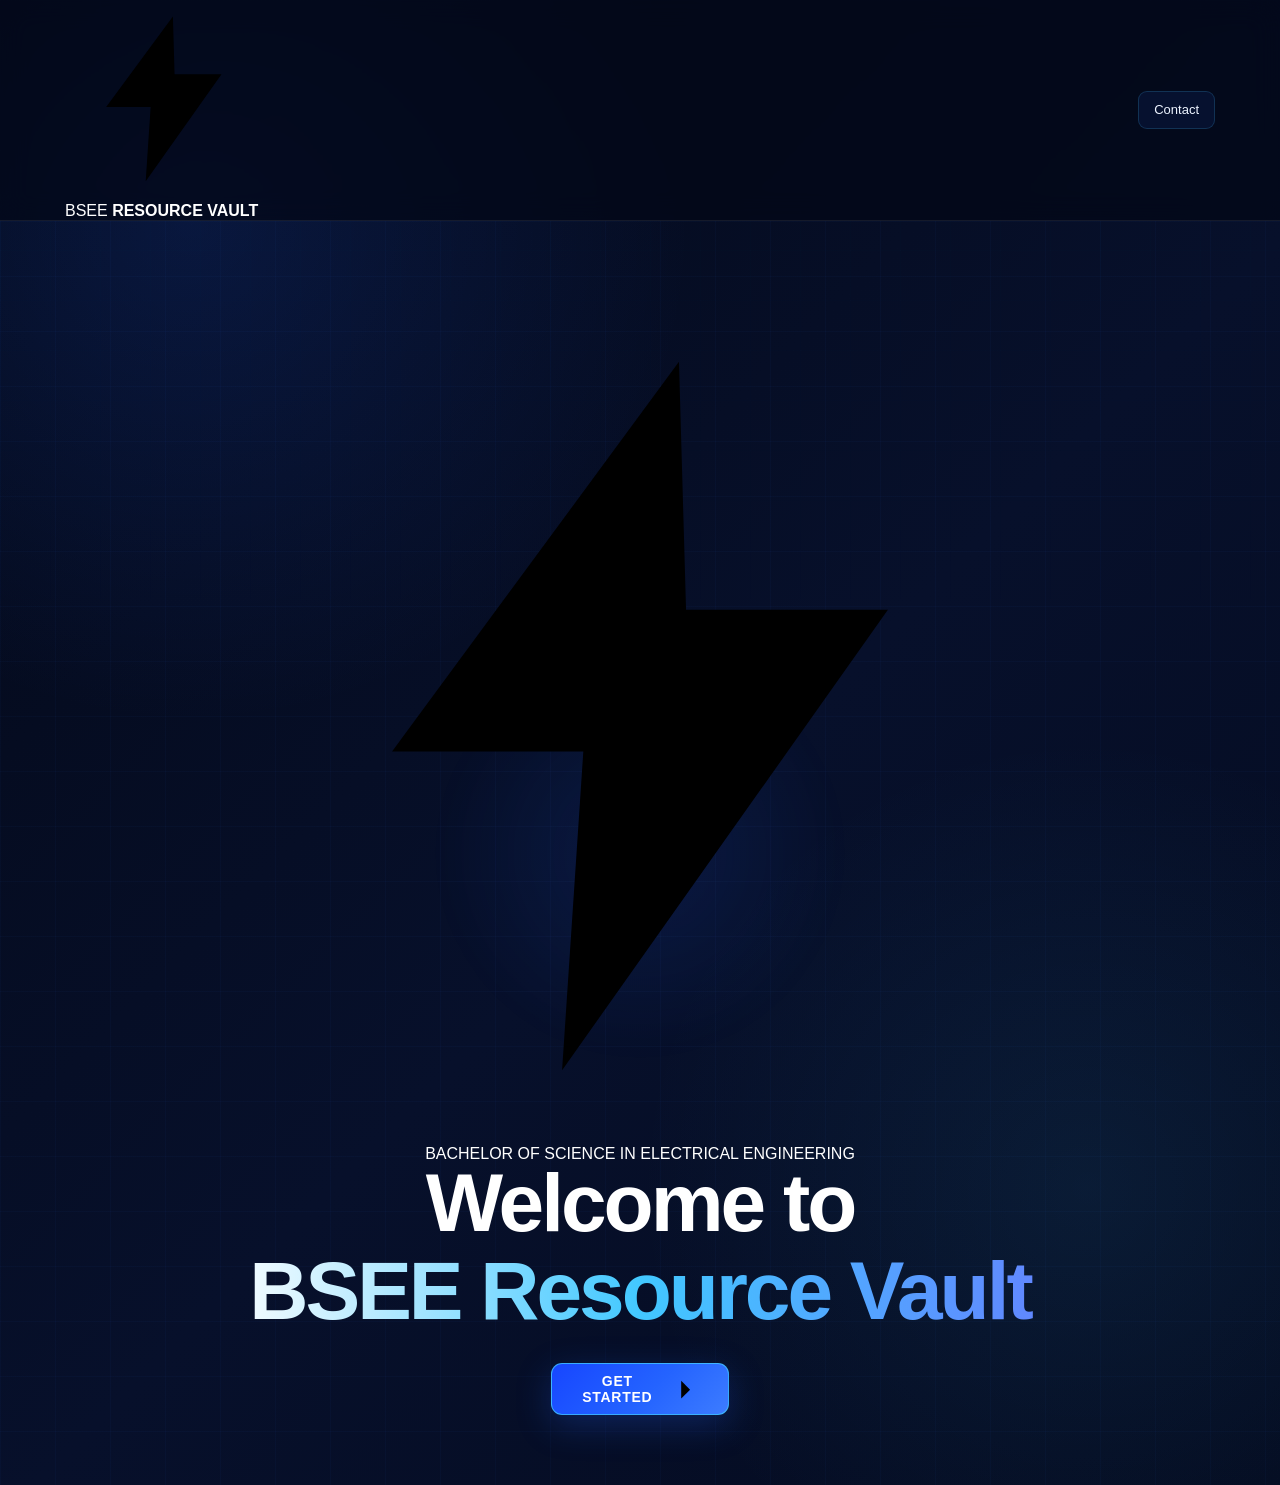
==== index.html @ 6a660dd5 "Update index.html" ====
<!DOCTYPE html>
<html lang="en">
<head>
    <meta charset="UTF-8">
    <meta name="viewport" content="width=device-width, initial-scale=1.0">

    <title>BSEE Resource Vault</title>

    <meta
        name="description"
        content="BSEE Resource Vault - Electrical Engineering Resource Hub"
    >

    <link rel="stylesheet" href="css/style.css">
</head>

<body class="landing-page">

    <!-- =========================
         HEADER
    ========================== -->
    <header class="site-header">
        <div class="container header-inner">

            <a href="index.html" class="brand">

                <span class="brand-icon">
                    <svg viewBox="0 0 24 24" aria-hidden="true">
                        <path d="M13.1 2 5 13h5.4L9.8 22 19 9h-5.7z"/>
                    </svg>
                </span>

                <span class="brand-text">
                    BSEE
                    <strong>RESOURCE VAULT</strong>
                </span>

            </a>

            <button
                class="contact-btn"
                type="button"
                data-contact-open
            >
                Contact
            </button>

        </div>
    </header>


    <!-- =========================
         HERO
    ========================== -->
    <main class="hero">

        <div class="hero-grid"></div>

        <div class="hero-orb hero-orb-one"></div>
        <div class="hero-orb hero-orb-two"></div>

        <div class="container hero-content">

            <div class="hero-logo">

                <svg viewBox="0 0 24 24" aria-hidden="true">
                    <path d="M13.1 2 5 13h5.4L9.8 22 19 9h-5.7z"/>
                </svg>

            </div>

            <div class="hero-kicker">
                BACHELOR OF SCIENCE IN ELECTRICAL ENGINEERING
            </div>

            <h1>
                Welcome to
                <span>BSEE Resource Vault</span>
            </h1>

            <a
                href="resources.html"
                class="primary-btn"
            >
                <span>GET STARTED</span>

                <svg viewBox="0 0 24 24" aria-hidden="true">
                    <path d="M5 12h14"/>
                    <path d="m13 6 6 6-6 6"/>
                </svg>
            </a>

        </div>

    </main>


    <!-- =========================
         CONTACT MODAL
    ========================== -->
    <div
        class="modal"
        id="contactModal"
        aria-hidden="true"
    >

        <div
            class="modal-overlay"
            data-contact-close
        ></div>

        <div
            class="modal-box"
            role="dialog"
            aria-modal="true"
            aria-labelledby="contactTitle"
        >

            <button
                class="modal-close"
                type="button"
                aria-label="Close contact window"
                data-contact-close
            >
                &times;
            </button>

            <div class="modal-heading-icon">

                <svg viewBox="0 0 24 24" aria-hidden="true">
                    <path d="M4 4h16v16H4z"/>
                    <path d="m4 6 8 6 8-6"/>
                </svg>

            </div>

            <h2 id="contactTitle">
                For Help Contact
            </h2>

            <div class="contact-list">

                <div class="contact-item">
                    <h3>Muhammad Uzair</h3>

                    <a href="mailto:muhduzair0179@gmail.com">
                        muhduzair0179@gmail.com
                    </a>
                </div>

                <div class="contact-item">
                    <h3>Asad Javed</h3>

                    <a href="mailto:javedasad002@gmail.com">
                        javedasad002@gmail.com
                    </a>
                </div>

                <div class="contact-item">
                    <h3>Aqsa Noor</h3>

                    <a href="mailto:aqsa36noor36@gmail.com">
                        aqsa36noor36@gmail.com
                    </a>
                </div>

            </div>

        </div>

    </div>


    <script src="js/main.js"></script>

</body>
</html>
---- css/style.css ----
/* =========================================================
   BSEE RESOURCE VAULT
   PREMIUM ULTRAMARINE UI
   ========================================================= */

:root {
    --bg: #030817;
    --bg-2: #07102b;
    --card: #09163a;
    --card-hover: #0d1d4b;

    --blue: #2463ff;
    --blue-bright: #3d7cff;
    --cyan: #42c8ff;
    --violet: #647cff;

    --white: #ffffff;
    --text: #edf4ff;
    --muted: #91a4c9;

    --border: rgba(66, 200, 255, 0.22);
    --border-hover: rgba(66, 200, 255, 0.75);

    --shadow: 0 18px 50px rgba(0, 0, 0, 0.32);

    --radius: 18px;
    --transition: 0.28s cubic-bezier(.2,.7,.2,1);
}


/* =========================================================
   RESET
   ========================================================= */

* {
    margin: 0;
    padding: 0;
    box-sizing: border-box;
}

html {
    scroll-behavior: smooth;
}

body {
    min-height: 100vh;

    font-family:
        Inter,
        Arial,
        Helvetica,
        sans-serif;

    color: var(--white);

    background:
        radial-gradient(
            circle at 15% 15%,
            rgba(36, 99, 255, 0.15),
            transparent 30%
        ),
        radial-gradient(
            circle at 85% 80%,
            rgba(66, 200, 255, 0.08),
            transparent 28%
        ),
        linear-gradient(
            135deg,
            #030817,
            #07102b 55%,
            #040b20
        );

    overflow-x: hidden;
}

body.modal-open {
    overflow: hidden;
}

a {
    text-decoration: none;
    color: inherit;
}

button {
    font: inherit;
}


/* =========================================================
   TECHNICAL BACKGROUND
   ========================================================= */

body::before {
    content: "";

    position: fixed;

    inset: 0;

    pointer-events: none;

    opacity: 0.4;

    background-image:
        linear-gradient(
            rgba(66, 200, 255, 0.035) 1px,
            transparent 1px
        ),
        linear-gradient(
            90deg,
            rgba(66, 200, 255, 0.035) 1px,
            transparent 1px
        );

    background-size: 50px 50px;

    mask-image:
        linear-gradient(
            to bottom,
            black,
            transparent 92%
        );
}


/* =========================================================
   CONTAINER
   ========================================================= */

.container {
    width: min(1150px, 92%);
    margin: 0 auto;
}


/* =========================================================
   HEADER
   ========================================================= */

.site-header {
    position: relative;
    z-index: 50;

    border-bottom:
        1px solid
        rgba(255,255,255,0.07);

    background:
        rgba(3, 8, 23, 0.72);

    backdrop-filter: blur(14px);
}

.header-inner {
    min-height: 76px;

    display: flex;
    align-items: center;
    justify-content: space-between;

    gap: 20px;
}


/* =========================================================
   LOGO
   ========================================================= */

.logo {
    display: inline-flex;

    align-items: center;

    gap: 11px;

    font-size: 15px;

    font-weight: 900;

    letter-spacing: 1px;

    white-space: nowrap;
}

.logo-icon {
    width: 36px;
    height: 36px;

    display: flex;

    align-items: center;
    justify-content: center;

    color: var(--cyan);

    border:
        1px solid
        rgba(66, 200, 255, 0.42);

    border-radius: 10px;

    background:
        linear-gradient(
            145deg,
            rgba(36, 99, 255, 0.28),
            rgba(66, 200, 255, 0.08)
        );

    box-shadow:
        0 0 24px
        rgba(36, 99, 255, 0.18);
}

.logo-icon svg {
    width: 21px;
    height: 21px;

    fill: currentColor;
}

.logo-text span {
    color: var(--cyan);
}


/* =========================================================
   NAVIGATION
   ========================================================= */

.header-nav {
    display: flex;

    align-items: center;

    gap: 8px;
}

.nav-link,
.contact-btn {
    min-height: 38px;

    display: inline-flex;

    align-items: center;
    justify-content: center;

    padding: 0 15px;

    color: var(--text);

    border:
        1px solid
        rgba(66, 200, 255, 0.18);

    background:
        rgba(9, 22, 58, 0.7);

    border-radius: 9px;

    font-size: 13px;

    cursor: pointer;

    transition: var(--transition);
}

.nav-link:hover,
.contact-btn:hover {
    color: white;

    border-color: var(--border-hover);

    background:
        rgba(36, 99, 255, 0.23);

    transform: translateY(-1px);
}

.nav-button {
    border: 1px solid rgba(66, 200, 255, 0.18);
}


/* =========================================================
   HERO
   ========================================================= */

.hero {
    position: relative;

    min-height:
        calc(100vh - 76px);

    display: flex;

    align-items: center;
    justify-content: center;

    text-align: center;

    overflow: hidden;
}

.hero-grid {
    position: absolute;

    inset: 0;

    background-image:
        linear-gradient(
            rgba(61, 124, 255, 0.035) 1px,
            transparent 1px
        ),
        linear-gradient(
            90deg,
            rgba(61, 124, 255, 0.035) 1px,
            transparent 1px
        );

    background-size: 55px 55px;
}

.hero::before {
    content: "";

    position: absolute;

    width: 420px;
    height: 420px;

    left: 50%;
    top: 50%;

    transform:
        translate(-50%, -50%);

    border-radius: 50%;

    background:
        radial-gradient(
            circle,
            rgba(36, 99, 255, 0.12),
            transparent 68%
        );

    filter: blur(12px);
}

.hero-content {
    position: relative;

    z-index: 2;

    max-width: 850px;

    padding: 70px 0;
}


/* =========================================================
   HERO BRAND MARK
   ========================================================= */

.hero-mark {
    width: 74px;
    height: 74px;

    margin:
        0 auto 24px;

    display: flex;

    align-items: center;
    justify-content: center;

    color: var(--cyan);

    border:
        1px solid
        rgba(66, 200, 255, 0.50);

    border-radius: 20px;

    background:
        linear-gradient(
            145deg,
            rgba(36, 99, 255, 0.28),
            rgba(13, 29, 75, 0.85)
        );

    box-shadow:
        0 0 55px
        rgba(36, 99, 255, 0.18);
}

.hero-mark svg {
    width: 41px;
    height: 41px;

    fill: currentColor;
}


/* =========================================================
   HERO TITLE
   ========================================================= */

.hero h1 {
    margin-bottom: 32px;

    font-size:
        clamp(44px, 8vw, 82px);

    line-height: 0.98;

    letter-spacing: -3px;

    font-weight: 900;
}

.hero h1 span {
    display: block;

    margin-top: 8px;

    color: transparent;

    background:
        linear-gradient(
            90deg,
            #ffffff,
            #42c8ff,
            #6383ff
        );

    background-clip: text;
    -webkit-background-clip: text;
}


/* =========================================================
   HERO BUTTON
   ========================================================= */

.primary-btn {
    position: relative;

    display: inline-flex;

    align-items: center;
    justify-content: center;

    gap: 10px;

    min-height: 52px;

    padding: 0 30px;

    overflow: hidden;

    border:
        1px solid
        rgba(66, 200, 255, 0.75);

    border-radius: 11px;

    background:
        linear-gradient(
            135deg,
            #1746ff,
            #2463ff 55%,
            #3d7cff
        );

    font-size: 14px;

    font-weight: 900;

    letter-spacing: 0.7px;

    box-shadow:
        0 10px 35px
        rgba(36, 99, 255, 0.25);

    transition: var(--transition);
}

.primary-btn::after {
    content: "";

    position: absolute;

    top: 0;
    left: -100%;

    width: 70%;
    height: 100%;

    background:
        linear-gradient(
            90deg,
            transparent,
            rgba(255,255,255,0.18),
            transparent
        );

    transform: skewX(-20deg);

    transition: 0.7s ease;
}

.primary-btn:hover::after {
    left: 140%;
}

.primary-btn:hover {
    transform: translateY(-3px);

    box-shadow:
        0 16px 45px
        rgba(36, 99, 255, 0.34);
}


/* =========================================================
   INTERNAL PAGE
   ========================================================= */

.page-main {
    padding:
        75px 0 90px;
}

.page-heading {
    text-align: center;

    margin-bottom: 50px;
}

.page-heading h1 {
    font-size:
        clamp(38px, 6vw, 55px);

    line-height: 1;

    letter-spacing: -2px;

    font-weight: 900;
}


/* =========================================================
   RESOURCE GRID
   ========================================================= */

.resource-grid {
    display: grid;

    grid-template-columns:
        repeat(4, minmax(0, 1fr));

    gap: 18px;
}


/* =========================================================
   RESOURCE CARD
   ========================================================= */

.resource-card {
    position: relative;

    min-height: 310px;

    display: flex;

    flex-direction: column;

    justify-content: space-between;

    padding: 27px;

    overflow: hidden;

    background:
        linear-gradient(
            145deg,
            rgba(13, 29, 75, 0.92),
            rgba(7, 16, 43, 0.96)
        );

    border:
        1px solid
        var(--border);

    border-radius:
        var(--radius);

    box-shadow:
        0 8px 25px
        rgba(0,0,0,0.18);

    transition: var(--transition);
}

.resource-card::before {
    content: "";

    position: absolute;

    inset: 0;

    background:
        linear-gradient(
            120deg,
            transparent 20%,
            rgba(66, 200, 255, 0.08),
            transparent 80%
        );

    transform:
        translateX(-110%);

    transition: 0.7s ease;

    pointer-events: none;
}

.resource-card:hover::before {
    transform:
        translateX(110%);
}

.resource-card:hover {
    transform:
        translateY(-6px);

    border-color:
        var(--border-hover);

    background:
        linear-gradient(
            145deg,
            rgba(13, 29, 75, 1),
            rgba(8, 22, 56, 1)
        );

    box-shadow:
        0 20px 55px
        rgba(20, 77, 210, 0.18);
}


/* =========================================================
   CARD ICON
   ========================================================= */

.card-icon {
    width: 58px;
    height: 58px;

    display: flex;

    align-items: center;
    justify-content: center;

    margin-bottom: 26px;

    color: var(--cyan);

    border:
        1px solid
        rgba(66, 200, 255, 0.30);

    border-radius: 15px;

    background:
        linear-gradient(
            145deg,
            rgba(36, 99, 255, 0.22),
            rgba(66, 200, 255, 0.06)
        );

    box-shadow:
        inset 0 0 20px
        rgba(36,99,255,0.08);

    transition: var(--transition);
}

.card-icon svg {
    width: 28px;
    height: 28px;

    fill: none;

    stroke:
        currentColor;

    stroke-width: 1.7;

    stroke-linecap:
        round;

    stroke-linejoin:
        round;
}

.resource-card:hover .card-icon {
    transform:
        scale(1.07);

    color: white;

    background:
        linear-gradient(
            145deg,
            rgba(36, 99, 255, 0.42),
            rgba(66, 200, 255, 0.10)
        );

    box-shadow:
        0 0 28px
        rgba(66, 200, 255, 0.10);
}


/* =========================================================
   CARD TITLE
   ========================================================= */

.resource-card h2 {
    max-width: 250px;

    font-size: 21px;

    line-height: 1.18;

    font-weight: 850;

    letter-spacing: -0.4px;
}


/* =========================================================
   CARD ACTION
   ========================================================= */

.card-action {
    position: relative;

    display: inline-flex;

    align-items: center;

    width: fit-content;

    color:
        var(--cyan);

    font-size: 12px;

    font-weight: 900;

    letter-spacing: 1px;
}


/* =========================================================
   SEMESTER GRID
   ========================================================= */

.semester-grid {
    display: grid;

    grid-template-columns:
        repeat(4, minmax(0, 1fr));

    gap: 18px;
}


/* =========================================================
   SEMESTER CARD
   ========================================================= */

.semester-card {
    position: relative;

    min-height: 210px;

    display: flex;

    flex-direction: column;

    align-items: center;

    justify-content: center;

    text-align: center;

    padding: 25px;

    border-radius: var(--radius);

    overflow: hidden;

    transition: var(--transition);
}


/* AVAILABLE */

.semester-card.unlocked {
    background:
        linear-gradient(
            145deg,
            #0b1c4d,
            #071330
        );

    border:
        1px solid
        rgba(61, 124, 255, 0.50);

    box-shadow:
        inset 0 0 30px
        rgba(36,99,255,0.04);
}

.semester-card.unlocked::after {
    content: "";

    position: absolute;

    width: 140px;
    height: 140px;

    right: -70px;
    top: -70px;

    border-radius: 50%;

    background:
        rgba(66, 200, 255, 0.07);
}

.semester-card.unlocked:hover {
    transform:
        translateY(-6px)
        scale(1.01);

    border-color:
        var(--cyan);

    box-shadow:
        0 18px 48px
        rgba(36, 99, 255, 0.20);
}


/* LOCKED */

.semester-card.locked {
    background:
        linear-gradient(
            145deg,
            #101a32,
            #0b1225
        );

    border:
        1px solid
        rgba(120, 140, 180, 0.15);

    color:
        #6d7994;

    opacity: 0.78;

    cursor:
        not-allowed;
}


/* =========================================================
   SEMESTER ICON
   ========================================================= */

.status-icon {
    width: 48px;
    height: 48px;

    margin-bottom: 14px;

    display: flex;

    align-items: center;
    justify-content: center;

    color:
        var(--cyan);

    border-radius: 13px;

    background:
        rgba(36,99,255,0.10);

    border:
        1px solid
        rgba(66,200,255,0.16);
}

.status-icon svg {
    width: 25px;
    height: 25px;

    fill: none;

    stroke:
        currentColor;

    stroke-width: 1.7;

    stroke-linecap:
        round;

    stroke-linejoin:
        round;
}

.locked .status-icon {
    color: #66728c;

    background:
        rgba(90,105,135,0.06);

    border-color:
        rgba(120,140,180,0.12);
}


/* =========================================================
   SEMESTER NUMBER
   ========================================================= */

.semester-number {
    font-size: 33px;

    font-weight: 900;

    letter-spacing: -1px;
}

.semester-card h2 {
    margin-top: 2px;

    font-size: 16px;

    font-weight: 800;
}


/* =========================================================
   STATUS
   ========================================================= */

.status {
    margin-top: 10px;

    font-size: 10px;

    font-weight: 900;

    letter-spacing: 1.5px;
}

.available {
    color:
        var(--cyan);
}

.locked-status {
    color:
        #727f99;
}

.coming-soon {
    margin-top: 5px;

    font-size: 11px;

    color:
        #56627b;
}


/* =========================================================
   SENIOR BATCH GRID
   ========================================================= */

.batch-grid {
    display: grid;

    grid-template-columns:
        repeat(4, minmax(0, 1fr));

    gap: 18px;
}


/* =========================================================
   SENIOR BATCH CARD
   ========================================================= */

.batch-card {
    position: relative;

    min-height: 245px;

    display: flex;

    flex-direction: column;

    align-items: center;

    justify-content: center;

    text-align: center;

    padding: 28px;

    overflow: hidden;

    border-radius:
        var(--radius);

    background:
        linear-gradient(
            145deg,
            #0b1c4d,
            #071330
        );

    border:
        1px solid
        var(--border);

    transition: var(--transition);
}

.batch-card::before {
    content: "";

    position: absolute;

    left: -120%;

    top: 0;

    width: 80%;

    height: 100%;

    transform: skewX(-20deg);

    background:
        linear-gradient(
            90deg,
            transparent,
            rgba(66,200,255,0.07),
            transparent
        );

    transition:
        0.7s ease;
}

.batch-card:hover::before {
    left: 130%;
}

.batch-card:hover {
    transform:
        translateY(-6px);

    border-color:
        var(--cyan);

    box-shadow:
        0 20px 50px
        rgba(36,99,255,0.20);
}


/* =========================================================
   BATCH ICON
   ========================================================= */

.batch-icon {
    width: 62px;
    height: 62px;

    margin-bottom: 20px;

    display: flex;

    align-items: center;
    justify-content: center;

    color:
        var(--cyan);

    border-radius:
        16px;

    border:
        1px solid
        rgba(66,200,255,0.26);

    background:
        rgba(36,99,255,0.13);

    transition: var(--transition);
}

.batch-icon svg {
    width: 30px;
    height: 30px;

    fill: none;

    stroke:
        currentColor;

    stroke-width: 1.7;

    stroke-linecap:
        round;

    stroke-linejoin:
        round;
}

.batch-card:hover .batch-icon {
    transform:
        scale(1.08);

    color:
        white;
}


/* =========================================================
   BATCH TEXT
   ========================================================= */

.batch-card h2 {
    margin-bottom: 14px;

    font-size: 22px;

    font-weight: 850;
}

.batch-card > span {
    color:
        var(--cyan);

    font-size: 12px;

    font-weight: 900;

    letter-spacing: 1px;
}


/* =========================================================
   CONTACT MODAL
   ========================================================= */

.modal {
    position: fixed;

    inset: 0;

    z-index: 999;

    display: none;

    align-items: center;
    justify-content: center;

    padding: 20px;
}

.modal.show {
    display: flex;
}

.modal-overlay {
    position: absolute;

    inset: 0;

    background:
        rgba(0, 4, 16, 0.82);

    backdrop-filter:
        blur(7px);
}

.modal-box {
    position: relative;

    z-index: 2;

    width:
        min(470px, 100%);

    padding: 34px;

    border:
        1px solid
        rgba(66,200,255,0.35);

    border-radius:
        20px;

    background:
        linear-gradient(
            145deg,
            #0b1b45,
            #071229
        );

    box-shadow:
        0 30px 90px
        rgba(0,0,0,0.55);
}

.modal-box h2 {
    margin-bottom: 24px;

    text-align: center;

    font-size: 21px;
}

.modal-close {
    position: absolute;

    top: 12px;
    right: 13px;

    width: 34px;
    height: 34px;

    display: flex;

    align-items: center;
    justify-content: center;

    border: none;

    background:
        transparent;

    color:
        white;

    border-radius: 8px;

    font-size: 25px;

    cursor: pointer;

    transition:
        var(--transition);
}

.modal-close:hover {
    background:
        rgba(255,255,255,0.08);

    color:
        var(--cyan);
}

.contact-item {
    padding: 18px 0;

    text-align: center;

    border-top:
        1px solid
        rgba(255,255,255,0.07);
}

.contact-item:first-child {
    border-top: none;
}

.contact-item h3 {
    margin-bottom: 6px;

    font-size: 15px;
}

.contact-item a {
    color:
        #5faeff;

    font-size: 13px;

    transition:
        var(--transition);
}

.contact-item a:hover {
    color:
        var(--cyan);
}


/* =========================================================
   FOCUS
   ========================================================= */

a:focus-visible,
button:focus-visible {
    outline:
        2px solid
        var(--cyan);

    outline-offset: 3px;
}


/* =========================================================
   TABLET
   ========================================================= */

@media (max-width: 980px) {

    .resource-grid,
    .semester-grid,
    .batch-grid {
        grid-template-columns:
            repeat(2, minmax(0, 1fr));
    }

}


/* =========================================================
   MOBILE
   ========================================================= */

@media (max-width: 620px) {

    .container {
        width: 92%;
    }

    .header-inner {
        min-height: 66px;
    }

    .logo {
        font-size: 12px;
        letter-spacing: 0.7px;
    }

    .logo-icon {
        width: 32px;
        height: 32px;
    }

    .header-nav {
        gap: 4px;
    }

    .nav-link,
    .contact-btn {
        min-height: 34px;

        padding: 0 9px;

        font-size: 11px;
    }

    .hero {
        min-height:
            calc(100vh - 66px);
    }

    .hero-content {
        padding: 50px 0;
    }

    .hero-mark {
        width: 64px;
        height: 64px;
    }

    .hero h1 {
        font-size:
            clamp(40px, 12vw, 58px);

        letter-spacing:
            -2px;
    }

    .page-main {
        padding:
            52px 0 65px;
    }

    .page-heading {
        margin-bottom: 34px;
    }

    .page-heading h1 {
        font-size: 37px;
    }

    .resource-grid,
    .semester-grid,
    .batch-grid {
        grid-template-columns: 1fr;

        gap: 14px;
    }

    .resource-card {
        min-height: 230px;
    }

    .semester-card {
        min-height: 190px;
    }

    .batch-card {
        min-height: 215px;
    }

    .modal-box {
        padding: 30px 20px;
    }

}


/* =========================================================
   REDUCED MOTION
   ========================================================= */

@media (prefers-reduced-motion: reduce) {

    *,
    *::before,
    *::after {
        animation: none !important;
        transition: none !important;
        scroll-behavior: auto !important;
    }

}
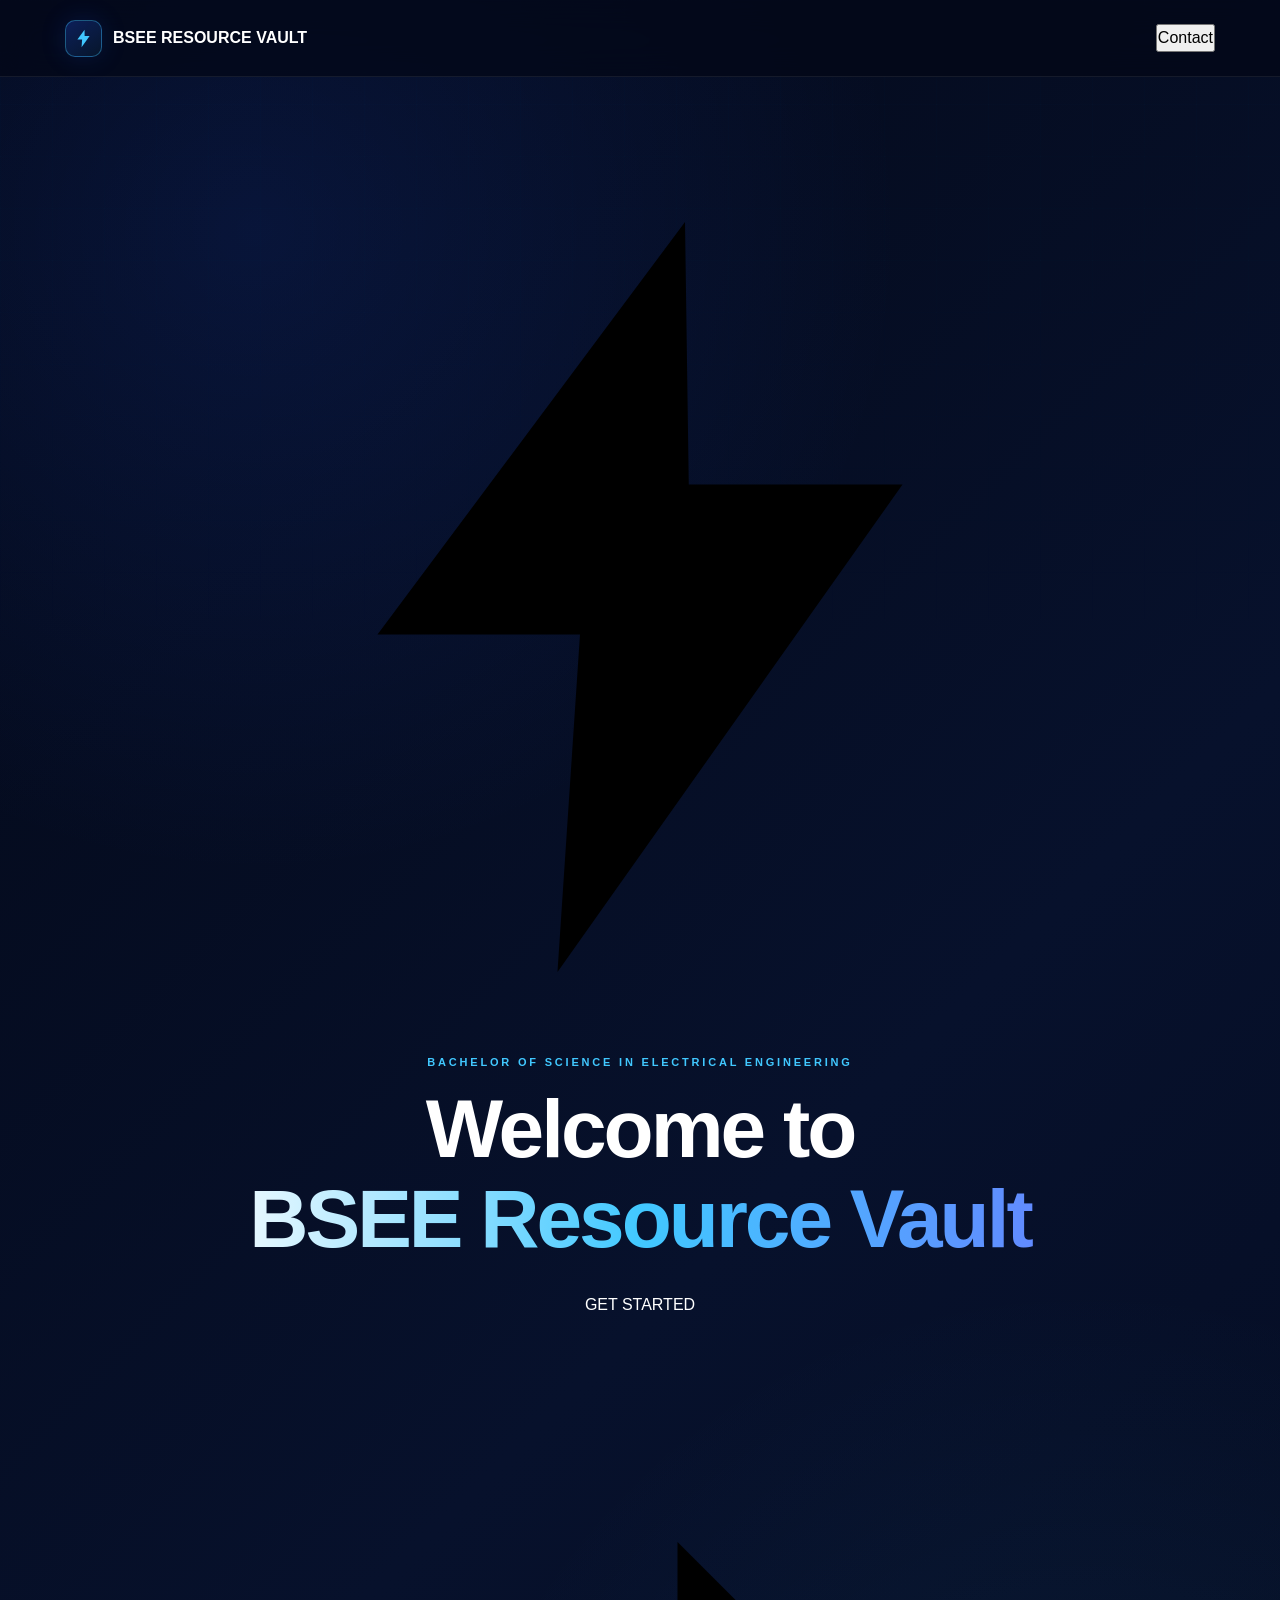
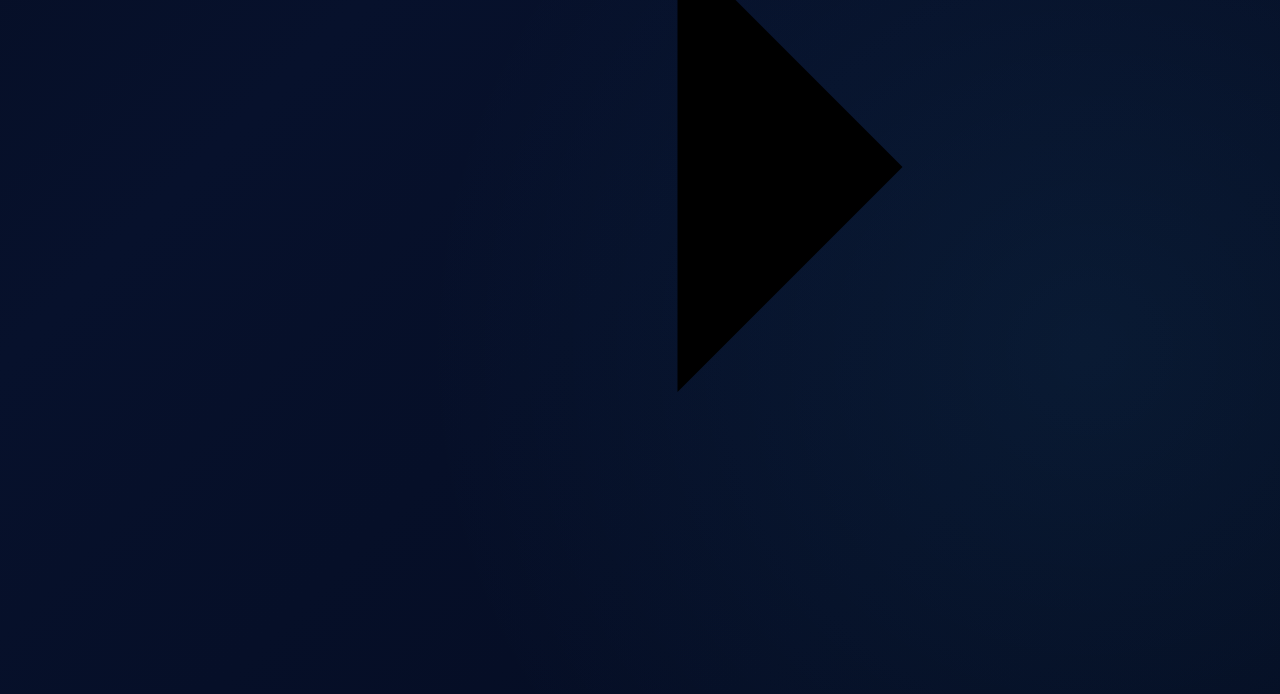
==== commit faf53ee2: "Update index.html" ====
--- a/index.html
+++ b/index.html
@@ -8,37 +8,40 @@
 
     <meta
         name="description"
-        content="BSEE Resource Vault - Electrical Engineering Resource Hub"
+        content="BSEE Resource Vault - Electrical Engineering resources"
     >
 
     <link rel="stylesheet" href="css/style.css">
 </head>
 
-<body class="landing-page">
+<body>
 
     <!-- =========================
          HEADER
     ========================== -->
+
     <header class="site-header">
+
         <div class="container header-inner">
 
             <a href="index.html" class="brand">
 
                 <span class="brand-icon">
                     <svg viewBox="0 0 24 24" aria-hidden="true">
-                        <path d="M13.1 2 5 13h5.4L9.8 22 19 9h-5.7z"/>
+                        <path d="M13.2 2 5 13h5.4L9.8 22 19 9h-5.7z"/>
                     </svg>
                 </span>
 
-                <span class="brand-text">
+                <span class="brand-name">
                     BSEE
-                    <strong>RESOURCE VAULT</strong>
+                    <span>RESOURCE VAULT</span>
                 </span>
 
             </a>
 
+
             <button
-                class="contact-btn"
+                class="header-button"
                 type="button"
                 data-contact-open
             >
@@ -46,41 +49,46 @@
             </button>
 
         </div>
+
     </header>
 
 
     <!-- =========================
          HERO
     ========================== -->
+
     <main class="hero">
 
-        <div class="hero-grid"></div>
-
-        <div class="hero-orb hero-orb-one"></div>
-        <div class="hero-orb hero-orb-two"></div>
+        <div class="technical-grid"></div>
+
+        <div class="soft-glow glow-one"></div>
+        <div class="soft-glow glow-two"></div>
 
         <div class="container hero-content">
 
-            <div class="hero-logo">
+            <div class="hero-mark">
 
                 <svg viewBox="0 0 24 24" aria-hidden="true">
-                    <path d="M13.1 2 5 13h5.4L9.8 22 19 9h-5.7z"/>
+                    <path d="M13.2 2 5 13h5.4L9.8 22 19 9h-5.7z"/>
                 </svg>
 
             </div>
+
 
             <div class="hero-kicker">
                 BACHELOR OF SCIENCE IN ELECTRICAL ENGINEERING
             </div>
+
 
             <h1>
                 Welcome to
                 <span>BSEE Resource Vault</span>
             </h1>
 
+
             <a
                 href="resources.html"
-                class="primary-btn"
+                class="primary-button"
             >
                 <span>GET STARTED</span>
 
@@ -88,6 +96,7 @@
                     <path d="M5 12h14"/>
                     <path d="m13 6 6 6-6 6"/>
                 </svg>
+
             </a>
 
         </div>
@@ -98,6 +107,7 @@
     <!-- =========================
          CONTACT MODAL
     ========================== -->
+
     <div
         class="modal"
         id="contactModal"
@@ -109,59 +119,86 @@
             data-contact-close
         ></div>
 
+
         <div
             class="modal-box"
             role="dialog"
             aria-modal="true"
-            aria-labelledby="contactTitle"
+            aria-labelledby="contact-title"
         >
 
             <button
                 class="modal-close"
                 type="button"
-                aria-label="Close contact window"
+                aria-label="Close contact"
                 data-contact-close
             >
-                &times;
+                ×
             </button>
 
-            <div class="modal-heading-icon">
+
+            <div class="modal-icon">
 
                 <svg viewBox="0 0 24 24" aria-hidden="true">
-                    <path d="M4 4h16v16H4z"/>
-                    <path d="m4 6 8 6 8-6"/>
+
+                    <rect
+                        x="4"
+                        y="5"
+                        width="16"
+                        height="14"
+                        rx="2"
+                    />
+
+                    <path d="m4 7 8 6 8-6"/>
+
                 </svg>
 
             </div>
 
-            <h2 id="contactTitle">
+
+            <h2 id="contact-title">
                 For Help Contact
             </h2>
 
+
             <div class="contact-list">
 
                 <div class="contact-item">
-                    <h3>Muhammad Uzair</h3>
+
+                    <h3>
+                        Muhammad Uzair
+                    </h3>
 
                     <a href="mailto:muhduzair0179@gmail.com">
                         muhduzair0179@gmail.com
                     </a>
+
                 </div>
 
+
                 <div class="contact-item">
-                    <h3>Asad Javed</h3>
+
+                    <h3>
+                        Asad Javed
+                    </h3>
 
                     <a href="mailto:javedasad002@gmail.com">
                         javedasad002@gmail.com
                     </a>
+
                 </div>
 
+
                 <div class="contact-item">
-                    <h3>Aqsa Noor</h3>
+
+                    <h3>
+                        Aqsa Noor
+                    </h3>
 
                     <a href="mailto:aqsa36noor36@gmail.com">
                         aqsa36noor36@gmail.com
                     </a>
+
                 </div>
 
             </div>
--- a/css/style.css
+++ b/css/style.css
@@ -1,30 +1,37 @@
 /* =========================================================
    BSEE RESOURCE VAULT
-   PREMIUM ULTRAMARINE UI
+   PREMIUM LIGHTWEIGHT UI
+   ========================================================= */
+
+
+/* =========================================================
+   VARIABLES
    ========================================================= */
 
 :root {
-    --bg: #030817;
-    --bg-2: #07102b;
-    --card: #09163a;
-    --card-hover: #0d1d4b;
-
-    --blue: #2463ff;
-    --blue-bright: #3d7cff;
-    --cyan: #42c8ff;
-    --violet: #647cff;
+
+    --bg-main: #030817;
+    --bg-secondary: #07112c;
+    --bg-card: #091738;
+    --bg-card-hover: #0d1f4c;
+
+    --blue: #245cff;
+    --blue-bright: #3974ff;
+    --cyan: #41c8ff;
 
     --white: #ffffff;
-    --text: #edf4ff;
-    --muted: #91a4c9;
-
-    --border: rgba(66, 200, 255, 0.22);
-    --border-hover: rgba(66, 200, 255, 0.75);
-
-    --shadow: 0 18px 50px rgba(0, 0, 0, 0.32);
+    --text: #ecf4ff;
+    --muted: #8fa4cc;
+
+    --border: rgba(65, 200, 255, 0.22);
+    --border-hover: rgba(65, 200, 255, 0.70);
+
+    --locked: #66738f;
+    --locked-bg: #0d152a;
 
     --radius: 18px;
-    --transition: 0.28s cubic-bezier(.2,.7,.2,1);
+
+    --transition: 0.28s cubic-bezier(.2, .7, .2, 1);
 }
 
 
@@ -43,6 +50,7 @@
 }
 
 body {
+
     min-height: 100vh;
 
     font-family:
@@ -55,23 +63,25 @@
 
     background:
         radial-gradient(
-            circle at 15% 15%,
-            rgba(36, 99, 255, 0.15),
-            transparent 30%
+            circle at 20% 10%,
+            rgba(36, 92, 255, 0.13),
+            transparent 28%
         ),
         radial-gradient(
-            circle at 85% 80%,
-            rgba(66, 200, 255, 0.08),
-            transparent 28%
+            circle at 85% 85%,
+            rgba(65, 200, 255, 0.07),
+            transparent 30%
         ),
         linear-gradient(
             135deg,
-            #030817,
-            #07102b 55%,
-            #040b20
+            #030817 0%,
+            #07112c 55%,
+            #040b20 100%
         );
 
     overflow-x: hidden;
+
+    line-height: 1.5;
 }
 
 body.modal-open {
@@ -79,8 +89,8 @@
 }
 
 a {
+    color: inherit;
     text-decoration: none;
-    color: inherit;
 }
 
 button {
@@ -89,10 +99,11 @@
 
 
 /* =========================================================
-   TECHNICAL BACKGROUND
+   BACKGROUND GRID
    ========================================================= */
 
 body::before {
+
     content: "";
 
     position: fixed;
@@ -101,26 +112,26 @@
 
     pointer-events: none;
 
-    opacity: 0.4;
+    opacity: 0.42;
 
     background-image:
         linear-gradient(
-            rgba(66, 200, 255, 0.035) 1px,
+            rgba(65, 200, 255, 0.035) 1px,
             transparent 1px
         ),
         linear-gradient(
             90deg,
-            rgba(66, 200, 255, 0.035) 1px,
+            rgba(65, 200, 255, 0.035) 1px,
             transparent 1px
         );
 
-    background-size: 50px 50px;
+    background-size: 52px 52px;
 
     mask-image:
         linear-gradient(
             to bottom,
             black,
-            transparent 92%
+            transparent 95%
         );
 }
 
@@ -130,8 +141,12 @@
    ========================================================= */
 
 .container {
-    width: min(1150px, 92%);
-    margin: 0 auto;
+
+    width:
+        min(1150px, 92%);
+
+    margin:
+        0 auto;
 }
 
 
@@ -140,24 +155,30 @@
    ========================================================= */
 
 .site-header {
+
     position: relative;
+
     z-index: 50;
 
     border-bottom:
         1px solid
-        rgba(255,255,255,0.07);
+        rgba(255, 255, 255, 0.07);
 
     background:
         rgba(3, 8, 23, 0.72);
 
-    backdrop-filter: blur(14px);
+    backdrop-filter:
+        blur(16px);
 }
 
 .header-inner {
+
     min-height: 76px;
 
     display: flex;
+
     align-items: center;
+
     justify-content: space-between;
 
     gap: 20px;
@@ -165,71 +186,92 @@
 
 
 /* =========================================================
-   LOGO
-   ========================================================= */
-
-.logo {
+   BRAND
+   ========================================================= */
+
+.brand {
+
     display: inline-flex;
 
     align-items: center;
 
     gap: 11px;
 
-    font-size: 15px;
-
     font-weight: 900;
 
-    letter-spacing: 1px;
-
     white-space: nowrap;
 }
 
-.logo-icon {
-    width: 36px;
-    height: 36px;
+.brand-icon {
+
+    width: 37px;
+    height: 37px;
 
     display: flex;
 
     align-items: center;
     justify-content: center;
 
-    color: var(--cyan);
-
     border:
         1px solid
-        rgba(66, 200, 255, 0.42);
+        rgba(65, 200, 255, 0.38);
 
     border-radius: 10px;
+
+    color:
+        var(--cyan);
 
     background:
         linear-gradient(
             145deg,
-            rgba(36, 99, 255, 0.28),
-            rgba(66, 200, 255, 0.08)
+            rgba(36, 92, 255, 0.28),
+            rgba(65, 200, 255, 0.07)
         );
 
     box-shadow:
-        0 0 24px
-        rgba(36, 99, 255, 0.18);
-}
-
-.logo-icon svg {
+        0 0 26px
+        rgba(36, 92, 255, 0.15);
+}
+
+.brand-icon svg {
+
     width: 21px;
     height: 21px;
 
-    fill: currentColor;
-}
-
-.logo-text span {
-    color: var(--cyan);
-}
-
-
-/* =========================================================
-   NAVIGATION
+    fill:
+        currentColor;
+}
+
+.brand-text {
+
+    display: flex;
+
+    flex-direction: column;
+
+    font-size: 14px;
+
+    line-height: 1.05;
+
+    letter-spacing: 1px;
+}
+
+.brand-text strong {
+
+    color:
+        var(--cyan);
+
+    font-size: 12px;
+
+    letter-spacing: 1.2px;
+}
+
+
+/* =========================================================
+   NAV BUTTONS
    ========================================================= */
 
 .header-nav {
+
     display: flex;
 
     align-items: center;
@@ -237,49 +279,54 @@
     gap: 8px;
 }
 
-.nav-link,
+.nav-btn,
 .contact-btn {
+
     min-height: 38px;
 
     display: inline-flex;
 
     align-items: center;
+
     justify-content: center;
 
-    padding: 0 15px;
-
-    color: var(--text);
+    padding:
+        0 15px;
+
+    color:
+        var(--text);
+
+    background:
+        rgba(9, 22, 58, 0.65);
 
     border:
         1px solid
-        rgba(66, 200, 255, 0.18);
-
-    background:
-        rgba(9, 22, 58, 0.7);
+        rgba(65, 200, 255, 0.17);
 
     border-radius: 9px;
 
+    cursor: pointer;
+
     font-size: 13px;
 
-    cursor: pointer;
-
-    transition: var(--transition);
-}
-
-.nav-link:hover,
+    transition:
+        var(--transition);
+}
+
+.nav-btn:hover,
 .contact-btn:hover {
-    color: white;
-
-    border-color: var(--border-hover);
-
-    background:
-        rgba(36, 99, 255, 0.23);
-
-    transform: translateY(-1px);
-}
-
-.nav-button {
-    border: 1px solid rgba(66, 200, 255, 0.18);
+
+    color:
+        white;
+
+    background:
+        rgba(36, 92, 255, 0.24);
+
+    border-color:
+        var(--border-hover);
+
+    transform:
+        translateY(-1px);
 }
 
 
@@ -288,14 +335,16 @@
    ========================================================= */
 
 .hero {
-    position: relative;
 
     min-height:
         calc(100vh - 76px);
 
+    position: relative;
+
     display: flex;
 
     align-items: center;
+
     justify-content: center;
 
     text-align: center;
@@ -304,102 +353,154 @@
 }
 
 .hero-grid {
+
     position: absolute;
 
     inset: 0;
 
     background-image:
         linear-gradient(
-            rgba(61, 124, 255, 0.035) 1px,
+            rgba(65, 200, 255, 0.035) 1px,
             transparent 1px
         ),
         linear-gradient(
             90deg,
-            rgba(61, 124, 255, 0.035) 1px,
+            rgba(65, 200, 255, 0.035) 1px,
             transparent 1px
         );
 
-    background-size: 55px 55px;
-}
-
-.hero::before {
-    content: "";
+    background-size:
+        55px 55px;
+}
+
+.hero-orb {
 
     position: absolute;
 
-    width: 420px;
-    height: 420px;
-
-    left: 50%;
-    top: 50%;
-
-    transform:
-        translate(-50%, -50%);
-
-    border-radius: 50%;
-
-    background:
-        radial-gradient(
-            circle,
-            rgba(36, 99, 255, 0.12),
-            transparent 68%
-        );
-
-    filter: blur(12px);
-}
+    border-radius:
+        50%;
+
+    filter:
+        blur(70px);
+
+    pointer-events:
+        none;
+}
+
+.hero-orb-one {
+
+    width: 380px;
+    height: 380px;
+
+    left: -140px;
+    top: -150px;
+
+    background:
+        rgba(36, 92, 255, 0.11);
+}
+
+.hero-orb-two {
+
+    width: 330px;
+    height: 330px;
+
+    right: -110px;
+    bottom: -140px;
+
+    background:
+        rgba(65, 200, 255, 0.07);
+}
+
+
+/* =========================================================
+   HERO CONTENT
+   ========================================================= */
 
 .hero-content {
-    position: relative;
-
-    z-index: 2;
-
-    max-width: 850px;
-
-    padding: 70px 0;
-}
-
-
-/* =========================================================
-   HERO BRAND MARK
-   ========================================================= */
-
-.hero-mark {
-    width: 74px;
-    height: 74px;
+
+    position:
+        relative;
+
+    z-index:
+        2;
+
+    max-width:
+        900px;
+
+    padding:
+        70px 0;
+}
+
+
+/* =========================================================
+   HERO LOGO
+   ========================================================= */
+
+.hero-logo {
+
+    width: 78px;
+    height: 78px;
 
     margin:
-        0 auto 24px;
+        0 auto 26px;
 
     display: flex;
 
     align-items: center;
     justify-content: center;
 
-    color: var(--cyan);
+    color:
+        var(--cyan);
 
     border:
         1px solid
-        rgba(66, 200, 255, 0.50);
-
-    border-radius: 20px;
+        rgba(65, 200, 255, 0.44);
+
+    border-radius:
+        21px;
 
     background:
         linear-gradient(
             145deg,
-            rgba(36, 99, 255, 0.28),
-            rgba(13, 29, 75, 0.85)
+            rgba(36, 92, 255, 0.27),
+            rgba(13, 29, 75, 0.88)
         );
 
     box-shadow:
         0 0 55px
-        rgba(36, 99, 255, 0.18);
-}
-
-.hero-mark svg {
-    width: 41px;
-    height: 41px;
-
-    fill: currentColor;
+        rgba(36, 92, 255, 0.15);
+}
+
+.hero-logo svg {
+
+    width: 42px;
+    height: 42px;
+
+    fill:
+        currentColor;
+}
+
+
+/* =========================================================
+   HERO KICKER
+   ========================================================= */
+
+.hero-kicker {
+
+    margin-bottom:
+        18px;
+
+    color:
+        var(--cyan);
+
+    font-size:
+        11px;
+
+    font-weight:
+        800;
+
+    letter-spacing:
+        2.8px;
 }
 
 
@@ -408,95 +509,157 @@
    ========================================================= */
 
 .hero h1 {
-    margin-bottom: 32px;
+
+    margin-bottom:
+        34px;
 
     font-size:
         clamp(44px, 8vw, 82px);
 
-    line-height: 0.98;
-
-    letter-spacing: -3px;
-
-    font-weight: 900;
+    font-weight:
+        900;
+
+    line-height:
+        0.98;
+
+    letter-spacing:
+        -3px;
 }
 
 .hero h1 span {
+
     display: block;
 
-    margin-top: 8px;
-
-    color: transparent;
+    margin-top:
+        10px;
+
+    color:
+        transparent;
 
     background:
         linear-gradient(
             90deg,
             #ffffff,
-            #42c8ff,
-            #6383ff
+            #41c8ff,
+            #6682ff
         );
 
-    background-clip: text;
-    -webkit-background-clip: text;
-}
-
-
-/* =========================================================
-   HERO BUTTON
+    background-clip:
+        text;
+
+    -webkit-background-clip:
+        text;
+}
+
+
+/* =========================================================
+   PRIMARY BUTTON
    ========================================================= */
 
 .primary-btn {
-    position: relative;
-
-    display: inline-flex;
-
-    align-items: center;
-    justify-content: center;
-
-    gap: 10px;
-
-    min-height: 52px;
-
-    padding: 0 30px;
-
-    overflow: hidden;
+
+    min-height:
+        53px;
+
+    display:
+        inline-flex;
+
+    align-items:
+        center;
+
+    justify-content:
+        center;
+
+    gap:
+        11px;
+
+    position:
+        relative;
+
+    overflow:
+        hidden;
+
+    padding:
+        0 28px;
 
     border:
         1px solid
-        rgba(66, 200, 255, 0.75);
-
-    border-radius: 11px;
+        rgba(65, 200, 255, 0.68);
+
+    border-radius:
+        11px;
+
+    color:
+        white;
 
     background:
         linear-gradient(
             135deg,
             #1746ff,
             #2463ff 55%,
-            #3d7cff
+            #3974ff
         );
 
-    font-size: 14px;
-
-    font-weight: 900;
-
-    letter-spacing: 0.7px;
+    font-size:
+        13px;
+
+    font-weight:
+        900;
+
+    letter-spacing:
+        1px;
 
     box-shadow:
-        0 10px 35px
-        rgba(36, 99, 255, 0.25);
-
-    transition: var(--transition);
+        0 12px 36px
+        rgba(36, 92, 255, 0.24);
+
+    transition:
+        var(--transition);
+}
+
+.primary-btn svg {
+
+    width:
+        18px;
+
+    height:
+        18px;
+
+    fill:
+        none;
+
+    stroke:
+        currentColor;
+
+    stroke-width:
+        1.8;
+
+    stroke-linecap:
+        round;
+
+    stroke-linejoin:
+        round;
 }
 
 .primary-btn::after {
-    content: "";
-
-    position: absolute;
-
-    top: 0;
-    left: -100%;
-
-    width: 70%;
-    height: 100%;
+
+    content:
+        "";
+
+    position:
+        absolute;
+
+    top:
+        0;
+
+    left:
+        -100%;
+
+    width:
+        70%;
+
+    height:
+        100%;
 
     background:
         linear-gradient(
@@ -506,48 +669,107 @@
             transparent
         );
 
-    transform: skewX(-20deg);
-
-    transition: 0.7s ease;
+    transform:
+        skewX(-20deg);
+
+    transition:
+        0.7s ease;
 }
 
 .primary-btn:hover::after {
-    left: 140%;
+    left:
+        135%;
 }
 
 .primary-btn:hover {
-    transform: translateY(-3px);
+
+    transform:
+        translateY(-3px);
 
     box-shadow:
-        0 16px 45px
-        rgba(36, 99, 255, 0.34);
-}
-
-
-/* =========================================================
-   INTERNAL PAGE
+        0 18px 48px
+        rgba(36, 92, 255, 0.32);
+}
+
+
+/* =========================================================
+   PAGE
    ========================================================= */
 
 .page-main {
+
     padding:
-        75px 0 90px;
-}
+        72px 0 90px;
+}
+
+
+/* =========================================================
+   PAGE HEADING
+   ========================================================= */
 
 .page-heading {
-    text-align: center;
-
-    margin-bottom: 50px;
+
+    display:
+        flex;
+
+    align-items:
+        center;
+
+    justify-content:
+        center;
+
+    gap:
+        18px;
+
+    margin:
+        0 auto 48px;
 }
 
 .page-heading h1 {
+
     font-size:
-        clamp(38px, 6vw, 55px);
-
-    line-height: 1;
-
-    letter-spacing: -2px;
-
-    font-weight: 900;
+        clamp(38px, 6vw, 54px);
+
+    font-weight:
+        900;
+
+    line-height:
+        1;
+
+    letter-spacing:
+        -2px;
+
+    white-space:
+        nowrap;
+}
+
+.section-line {
+
+    width:
+        55px;
+
+    height:
+        1px;
+
+    background:
+        linear-gradient(
+            90deg,
+            transparent,
+            var(--cyan)
+        );
+
+    opacity:
+        0.45;
+}
+
+.section-line:last-child {
+
+    background:
+        linear-gradient(
+            90deg,
+            var(--cyan),
+            transparent
+        );
 }
 
 
@@ -556,12 +778,15 @@
    ========================================================= */
 
 .resource-grid {
-    display: grid;
+
+    display:
+        grid;
 
     grid-template-columns:
         repeat(4, minmax(0, 1fr));
 
-    gap: 18px;
+    gap:
+        18px;
 }
 
 
@@ -570,25 +795,33 @@
    ========================================================= */
 
 .resource-card {
-    position: relative;
-
-    min-height: 310px;
-
-    display: flex;
-
-    flex-direction: column;
-
-    justify-content: space-between;
-
-    padding: 27px;
-
-    overflow: hidden;
+
+    min-height:
+        295px;
+
+    position:
+        relative;
+
+    display:
+        flex;
+
+    flex-direction:
+        column;
+
+    justify-content:
+        space-between;
+
+    overflow:
+        hidden;
+
+    padding:
+        27px;
 
     background:
         linear-gradient(
             145deg,
-            rgba(13, 29, 75, 0.92),
-            rgba(7, 16, 43, 0.96)
+            rgba(13, 31, 76, 0.96),
+            rgba(6, 15, 39, 0.98)
         );
 
     border:
@@ -599,43 +832,57 @@
         var(--radius);
 
     box-shadow:
-        0 8px 25px
+        0 10px 32px
         rgba(0,0,0,0.18);
 
-    transition: var(--transition);
+    transition:
+        var(--transition);
 }
 
 .resource-card::before {
-    content: "";
-
-    position: absolute;
-
-    inset: 0;
+
+    content:
+        "";
+
+    position:
+        absolute;
+
+    top:
+        0;
+
+    left:
+        -130%;
+
+    width:
+        80%;
+
+    height:
+        100%;
 
     background:
         linear-gradient(
-            120deg,
-            transparent 20%,
-            rgba(66, 200, 255, 0.08),
-            transparent 80%
+            90deg,
+            transparent,
+            rgba(65,200,255,0.08),
+            transparent
         );
 
     transform:
-        translateX(-110%);
-
-    transition: 0.7s ease;
-
-    pointer-events: none;
+        skewX(-20deg);
+
+    transition:
+        0.75s ease;
 }
 
 .resource-card:hover::before {
+    left:
+        140%;
+}
+
+.resource-card:hover {
+
     transform:
-        translateX(110%);
-}
-
-.resource-card:hover {
-    transform:
-        translateY(-6px);
+        translateY(-7px);
 
     border-color:
         var(--border-hover);
@@ -643,63 +890,86 @@
     background:
         linear-gradient(
             145deg,
-            rgba(13, 29, 75, 1),
-            rgba(8, 22, 56, 1)
+            #0d204f,
+            #091736
         );
 
     box-shadow:
-        0 20px 55px
-        rgba(20, 77, 210, 0.18);
-}
-
-
-/* =========================================================
-   CARD ICON
-   ========================================================= */
-
-.card-icon {
-    width: 58px;
-    height: 58px;
-
-    display: flex;
-
-    align-items: center;
-    justify-content: center;
-
-    margin-bottom: 26px;
-
-    color: var(--cyan);
+        0 24px 58px
+        rgba(23, 71, 194, 0.20);
+}
+
+
+/* =========================================================
+   CARD TOP
+   ========================================================= */
+
+.card-top {
+
+    display:
+        flex;
+
+    align-items:
+        flex-start;
+
+    justify-content:
+        space-between;
+}
+
+.resource-icon {
+
+    width:
+        58px;
+
+    height:
+        58px;
+
+    display:
+        flex;
+
+    align-items:
+        center;
+
+    justify-content:
+        center;
 
     border:
         1px solid
-        rgba(66, 200, 255, 0.30);
-
-    border-radius: 15px;
+        rgba(65,200,255,0.28);
+
+    border-radius:
+        15px;
+
+    color:
+        var(--cyan);
 
     background:
         linear-gradient(
             145deg,
-            rgba(36, 99, 255, 0.22),
-            rgba(66, 200, 255, 0.06)
+            rgba(36,92,255,0.22),
+            rgba(65,200,255,0.05)
         );
 
-    box-shadow:
-        inset 0 0 20px
-        rgba(36,99,255,0.08);
-
-    transition: var(--transition);
-}
-
-.card-icon svg {
-    width: 28px;
-    height: 28px;
-
-    fill: none;
+    transition:
+        var(--transition);
+}
+
+.resource-icon svg {
+
+    width:
+        29px;
+
+    height:
+        29px;
+
+    fill:
+        none;
 
     stroke:
         currentColor;
 
-    stroke-width: 1.7;
+    stroke-width:
+        1.65;
 
     stroke-linecap:
         round;
@@ -708,390 +978,501 @@
         round;
 }
 
-.resource-card:hover .card-icon {
+.resource-card:hover .resource-icon {
+
+    color:
+        white;
+
     transform:
         scale(1.07);
 
-    color: white;
+    box-shadow:
+        0 0 28px
+        rgba(65,200,255,0.10);
+}
+
+.card-number {
+
+    color:
+        rgba(65,200,255,0.45);
+
+    font-size:
+        12px;
+
+    font-weight:
+        900;
+
+    letter-spacing:
+        2px;
+}
+
+
+/* =========================================================
+   CARD TITLE
+   ========================================================= */
+
+.card-title {
+
+    max-width:
+        250px;
+
+    font-size:
+        22px;
+
+    font-weight:
+        850;
+
+    line-height:
+        1.16;
+
+    letter-spacing:
+        -0.4px;
+}
+
+
+/* =========================================================
+   CARD FOOTER
+   ========================================================= */
+
+.card-footer {
+
+    display:
+        flex;
+
+    align-items:
+        center;
+
+    justify-content:
+        space-between;
+
+    color:
+        var(--cyan);
+
+    font-size:
+        11px;
+
+    font-weight:
+        900;
+
+    letter-spacing:
+        1.3px;
+}
+
+.card-footer svg {
+
+    width:
+        18px;
+
+    height:
+        18px;
+
+    fill:
+        none;
+
+    stroke:
+        currentColor;
+
+    stroke-width:
+        1.8;
+
+    stroke-linecap:
+        round;
+
+    stroke-linejoin:
+        round;
+
+    transition:
+        var(--transition);
+}
+
+.resource-card:hover .card-footer svg {
+    transform:
+        translateX(4px);
+}
+
+
+/* =========================================================
+   SEMESTER GRID
+   ========================================================= */
+
+.semester-grid {
+
+    display:
+        grid;
+
+    grid-template-columns:
+        repeat(4, minmax(0, 1fr));
+
+    gap:
+        18px;
+}
+
+
+/* =========================================================
+   SEMESTER CARD
+   ========================================================= */
+
+.semester-card {
+
+    min-height:
+        210px;
+
+    display:
+        flex;
+
+    flex-direction:
+        column;
+
+    align-items:
+        center;
+
+    justify-content:
+        center;
+
+    text-align:
+        center;
+
+    position:
+        relative;
+
+    overflow:
+        hidden;
+
+    padding:
+        25px;
+
+    border-radius:
+        var(--radius);
+
+    transition:
+        var(--transition);
+}
+
+
+/* UNLOCKED */
+
+.semester-card.unlocked {
+
+    color:
+        white;
 
     background:
         linear-gradient(
             145deg,
-            rgba(36, 99, 255, 0.42),
-            rgba(66, 200, 255, 0.10)
+            #0c2053,
+            #071633
         );
 
+    border:
+        1px solid
+        rgba(61,124,255,0.48);
+
     box-shadow:
-        0 0 28px
-        rgba(66, 200, 255, 0.10);
-}
-
-
-/* =========================================================
-   CARD TITLE
-   ========================================================= */
-
-.resource-card h2 {
-    max-width: 250px;
-
-    font-size: 21px;
-
-    line-height: 1.18;
-
-    font-weight: 850;
-
-    letter-spacing: -0.4px;
-}
-
-
-/* =========================================================
-   CARD ACTION
-   ========================================================= */
-
-.card-action {
-    position: relative;
-
-    display: inline-flex;
-
-    align-items: center;
-
-    width: fit-content;
-
-    color:
+        inset 0 0 35px
+        rgba(36,92,255,0.035);
+}
+
+.semester-card.unlocked:hover {
+
+    transform:
+        translateY(-7px)
+        scale(1.01);
+
+    border-color:
         var(--cyan);
 
-    font-size: 12px;
-
-    font-weight: 900;
-
-    letter-spacing: 1px;
-}
-
-
-/* =========================================================
-   SEMESTER GRID
-   ========================================================= */
-
-.semester-grid {
-    display: grid;
+    box-shadow:
+        0 20px 50px
+        rgba(36,92,255,0.21);
+}
+
+
+/* LOCKED */
+
+.semester-card.locked {
+
+    color:
+        var(--locked);
+
+    background:
+        linear-gradient(
+            145deg,
+            #111a31,
+            #0c1325
+        );
+
+    border:
+        1px solid
+        rgba(120,140,180,0.14);
+
+    cursor:
+        not-allowed;
+
+    opacity:
+        0.72;
+}
+
+
+/* =========================================================
+   SEMESTER ICON
+   ========================================================= */
+
+.semester-icon {
+
+    width:
+        48px;
+
+    height:
+        48px;
+
+    margin-bottom:
+        12px;
+
+    display:
+        flex;
+
+    align-items:
+        center;
+
+    justify-content:
+        center;
+
+    color:
+        var(--cyan);
+
+    border:
+        1px solid
+        rgba(65,200,255,0.20);
+
+    border-radius:
+        13px;
+
+    background:
+        rgba(36,92,255,0.10);
+}
+
+.semester-icon svg {
+
+    width:
+        25px;
+
+    height:
+        25px;
+
+    fill:
+        none;
+
+    stroke:
+        currentColor;
+
+    stroke-width:
+        1.7;
+
+    stroke-linecap:
+        round;
+
+    stroke-linejoin:
+        round;
+}
+
+.locked .semester-icon {
+
+    color:
+        #65718c;
+
+    background:
+        rgba(100,113,140,0.05);
+
+    border-color:
+        rgba(120,140,180,0.11);
+}
+
+
+/* =========================================================
+   SEMESTER NUMBER & TITLE
+   ========================================================= */
+
+.semester-number {
+
+    color:
+        inherit;
+
+    font-size:
+        32px;
+
+    font-weight:
+        900;
+
+    line-height:
+        1;
+}
+
+.semester-card h2 {
+
+    margin-top:
+        7px;
+
+    font-size:
+        16px;
+
+    font-weight:
+        800;
+}
+
+
+/* =========================================================
+   SEMESTER STATUS
+   ========================================================= */
+
+.semester-status {
+
+    margin-top:
+        9px;
+
+    color:
+        var(--cyan);
+
+    font-size:
+        10px;
+
+    font-weight:
+        900;
+
+    letter-spacing:
+        1.5px;
+}
+
+.locked .semester-status {
+
+    color:
+        #737f98;
+}
+
+.coming-soon {
+
+    margin-top:
+        4px;
+
+    color:
+        #59667f;
+
+    font-size:
+        10px;
+
+    font-weight:
+        700;
+
+    letter-spacing:
+        0.8px;
+}
+
+
+/* =========================================================
+   BATCH GRID
+   ========================================================= */
+
+.batch-grid {
+
+    display:
+        grid;
 
     grid-template-columns:
         repeat(4, minmax(0, 1fr));
 
-    gap: 18px;
-}
-
-
-/* =========================================================
-   SEMESTER CARD
-   ========================================================= */
-
-.semester-card {
-    position: relative;
-
-    min-height: 210px;
-
-    display: flex;
-
-    flex-direction: column;
-
-    align-items: center;
-
-    justify-content: center;
-
-    text-align: center;
-
-    padding: 25px;
-
-    border-radius: var(--radius);
-
-    overflow: hidden;
-
-    transition: var(--transition);
-}
-
-
-/* AVAILABLE */
-
-.semester-card.unlocked {
+    gap:
+        18px;
+}
+
+
+/* =========================================================
+   BATCH CARD
+   ========================================================= */
+
+.batch-card {
+
+    min-height:
+        245px;
+
+    display:
+        flex;
+
+    flex-direction:
+        column;
+
+    align-items:
+        center;
+
+    justify-content:
+        center;
+
+    position:
+        relative;
+
+    overflow:
+        hidden;
+
+    padding:
+        28px;
+
+    text-align:
+        center;
+
     background:
         linear-gradient(
             145deg,
-            #0b1c4d,
-            #071330
-        );
-
-    border:
-        1px solid
-        rgba(61, 124, 255, 0.50);
-
-    box-shadow:
-        inset 0 0 30px
-        rgba(36,99,255,0.04);
-}
-
-.semester-card.unlocked::after {
-    content: "";
-
-    position: absolute;
-
-    width: 140px;
-    height: 140px;
-
-    right: -70px;
-    top: -70px;
-
-    border-radius: 50%;
-
-    background:
-        rgba(66, 200, 255, 0.07);
-}
-
-.semester-card.unlocked:hover {
-    transform:
-        translateY(-6px)
-        scale(1.01);
-
-    border-color:
-        var(--cyan);
-
-    box-shadow:
-        0 18px 48px
-        rgba(36, 99, 255, 0.20);
-}
-
-
-/* LOCKED */
-
-.semester-card.locked {
-    background:
-        linear-gradient(
-            145deg,
-            #101a32,
-            #0b1225
-        );
-
-    border:
-        1px solid
-        rgba(120, 140, 180, 0.15);
-
-    color:
-        #6d7994;
-
-    opacity: 0.78;
-
-    cursor:
-        not-allowed;
-}
-
-
-/* =========================================================
-   SEMESTER ICON
-   ========================================================= */
-
-.status-icon {
-    width: 48px;
-    height: 48px;
-
-    margin-bottom: 14px;
-
-    display: flex;
-
-    align-items: center;
-    justify-content: center;
-
-    color:
-        var(--cyan);
-
-    border-radius: 13px;
-
-    background:
-        rgba(36,99,255,0.10);
-
-    border:
-        1px solid
-        rgba(66,200,255,0.16);
-}
-
-.status-icon svg {
-    width: 25px;
-    height: 25px;
-
-    fill: none;
-
-    stroke:
-        currentColor;
-
-    stroke-width: 1.7;
-
-    stroke-linecap:
-        round;
-
-    stroke-linejoin:
-        round;
-}
-
-.locked .status-icon {
-    color: #66728c;
-
-    background:
-        rgba(90,105,135,0.06);
-
-    border-color:
-        rgba(120,140,180,0.12);
-}
-
-
-/* =========================================================
-   SEMESTER NUMBER
-   ========================================================= */
-
-.semester-number {
-    font-size: 33px;
-
-    font-weight: 900;
-
-    letter-spacing: -1px;
-}
-
-.semester-card h2 {
-    margin-top: 2px;
-
-    font-size: 16px;
-
-    font-weight: 800;
-}
-
-
-/* =========================================================
-   STATUS
-   ========================================================= */
-
-.status {
-    margin-top: 10px;
-
-    font-size: 10px;
-
-    font-weight: 900;
-
-    letter-spacing: 1.5px;
-}
-
-.available {
-    color:
-        var(--cyan);
-}
-
-.locked-status {
-    color:
-        #727f99;
-}
-
-.coming-soon {
-    margin-top: 5px;
-
-    font-size: 11px;
-
-    color:
-        #56627b;
-}
-
-
-/* =========================================================
-   SENIOR BATCH GRID
-   ========================================================= */
-
-.batch-grid {
-    display: grid;
-
-    grid-template-columns:
-        repeat(4, minmax(0, 1fr));
-
-    gap: 18px;
-}
-
-
-/* =========================================================
-   SENIOR BATCH CARD
-   ========================================================= */
-
-.batch-card {
-    position: relative;
-
-    min-height: 245px;
-
-    display: flex;
-
-    flex-direction: column;
-
-    align-items: center;
-
-    justify-content: center;
-
-    text-align: center;
-
-    padding: 28px;
-
-    overflow: hidden;
-
-    border-radius:
-        var(--radius);
-
-    background:
-        linear-gradient(
-            145deg,
-            #0b1c4d,
-            #071330
+            #0b1d4c,
+            #07142f
         );
 
     border:
         1px solid
         var(--border);
 
-    transition: var(--transition);
+    border-radius:
+        var(--radius);
+
+    transition:
+        var(--transition);
 }
 
 .batch-card::before {
-    content: "";
-
-    position: absolute;
-
-    left: -120%;
-
-    top: 0;
-
-    width: 80%;
-
-    height: 100%;
-
-    transform: skewX(-20deg);
-
-    background:
-        linear-gradient(
-            90deg,
-            transparent,
-            rgba(66,200,255,0.07),
-            transparent
-        );
-
-    transition:
-        0.7s ease;
-}
-
-.batch-card:hover::before {
-    left: 130%;
+
+    content:
+        "";
+
+    position:
+        absolute;
+
+    width:
+        150px;
+
+    height:
+        150px;
+
+    right:
+        -75px;
+
+    top:
+        -75px;
+
+    border-radius:
+        50%;
+
+    background:
+        rgba(65,200,255,0.055);
 }
 
 .batch-card:hover {
+
     transform:
-        translateY(-6px);
+        translateY(-7px);
 
     border-color:
         var(--cyan);
 
     box-shadow:
-        0 20px 50px
-        rgba(36,99,255,0.20);
+        0 22px 52px
+        rgba(36,92,255,0.20);
 }
 
 
@@ -1100,170 +1481,263 @@
    ========================================================= */
 
 .batch-icon {
-    width: 62px;
-    height: 62px;
-
-    margin-bottom: 20px;
-
-    display: flex;
-
-    align-items: center;
-    justify-content: center;
+
+    width:
+        62px;
+
+    height:
+        62px;
+
+    margin-bottom:
+        19px;
+
+    display:
+        flex;
+
+    align-items:
+        center;
+
+    justify-content:
+        center;
 
     color:
         var(--cyan);
+
+    border:
+        1px solid
+        rgba(65,200,255,0.25);
 
     border-radius:
         16px;
 
+    background:
+        rgba(36,92,255,0.12);
+
+    transition:
+        var(--transition);
+}
+
+.batch-icon svg {
+
+    width:
+        30px;
+
+    height:
+        30px;
+
+    fill:
+        none;
+
+    stroke:
+        currentColor;
+
+    stroke-width:
+        1.65;
+
+    stroke-linecap:
+        round;
+
+    stroke-linejoin:
+        round;
+}
+
+.batch-card:hover .batch-icon {
+
+    color:
+        white;
+
+    transform:
+        scale(1.08);
+}
+
+
+/* =========================================================
+   BATCH TEXT
+   ========================================================= */
+
+.batch-year {
+
+    color:
+        white;
+
+    font-size:
+        30px;
+
+    font-weight:
+        900;
+
+    line-height:
+        1;
+}
+
+.batch-card h2 {
+
+    margin-top:
+        6px;
+
+    margin-bottom:
+        15px;
+
+    color:
+        var(--muted);
+
+    font-size:
+        13px;
+
+    font-weight:
+        700;
+
+    letter-spacing:
+        1px;
+
+    text-transform:
+        uppercase;
+}
+
+.batch-action {
+
+    color:
+        var(--cyan);
+
+    font-size:
+        11px;
+
+    font-weight:
+        900;
+
+    letter-spacing:
+        1.2px;
+}
+
+
+/* =========================================================
+   MODAL
+   ========================================================= */
+
+.modal {
+
+    position:
+        fixed;
+
+    inset:
+        0;
+
+    z-index:
+        999;
+
+    display:
+        none;
+
+    align-items:
+        center;
+
+    justify-content:
+        center;
+
+    padding:
+        20px;
+}
+
+.modal.show {
+    display:
+        flex;
+}
+
+.modal-overlay {
+
+    position:
+        absolute;
+
+    inset:
+        0;
+
+    background:
+        rgba(0,4,16,0.83);
+
+    backdrop-filter:
+        blur(8px);
+}
+
+.modal-box {
+
+    position:
+        relative;
+
+    z-index:
+        2;
+
+    width:
+        min(460px,100%);
+
+    padding:
+        32px;
+
+    background:
+        linear-gradient(
+            145deg,
+            #0b1c45,
+            #07132d
+        );
+
     border:
         1px solid
-        rgba(66,200,255,0.26);
-
-    background:
-        rgba(36,99,255,0.13);
-
-    transition: var(--transition);
-}
-
-.batch-icon svg {
-    width: 30px;
-    height: 30px;
-
-    fill: none;
-
-    stroke:
-        currentColor;
-
-    stroke-width: 1.7;
-
-    stroke-linecap:
-        round;
-
-    stroke-linejoin:
-        round;
-}
-
-.batch-card:hover .batch-icon {
-    transform:
-        scale(1.08);
-
-    color:
-        white;
-}
-
-
-/* =========================================================
-   BATCH TEXT
-   ========================================================= */
-
-.batch-card h2 {
-    margin-bottom: 14px;
-
-    font-size: 22px;
-
-    font-weight: 850;
-}
-
-.batch-card > span {
-    color:
-        var(--cyan);
-
-    font-size: 12px;
-
-    font-weight: 900;
-
-    letter-spacing: 1px;
-}
-
-
-/* =========================================================
-   CONTACT MODAL
-   ========================================================= */
-
-.modal {
-    position: fixed;
-
-    inset: 0;
-
-    z-index: 999;
-
-    display: none;
-
-    align-items: center;
-    justify-content: center;
-
-    padding: 20px;
-}
-
-.modal.show {
-    display: flex;
-}
-
-.modal-overlay {
-    position: absolute;
-
-    inset: 0;
-
-    background:
-        rgba(0, 4, 16, 0.82);
-
-    backdrop-filter:
-        blur(7px);
-}
-
-.modal-box {
-    position: relative;
-
-    z-index: 2;
-
-    width:
-        min(470px, 100%);
-
-    padding: 34px;
-
-    border:
-        1px solid
-        rgba(66,200,255,0.35);
+        rgba(65,200,255,0.35);
 
     border-radius:
         20px;
-
-    background:
-        linear-gradient(
-            145deg,
-            #0b1b45,
-            #071229
-        );
 
     box-shadow:
         0 30px 90px
         rgba(0,0,0,0.55);
-}
-
-.modal-box h2 {
-    margin-bottom: 24px;
-
-    text-align: center;
-
-    font-size: 21px;
+
+    animation:
+        modalIn 0.22s ease;
+}
+
+@keyframes modalIn {
+
+    from {
+        opacity: 0;
+        transform: translateY(8px) scale(0.98);
+    }
+
+    to {
+        opacity: 1;
+        transform: translateY(0) scale(1);
+    }
 }
 
 .modal-close {
-    position: absolute;
-
-    top: 12px;
-    right: 13px;
-
-    width: 34px;
-    height: 34px;
-
-    display: flex;
-
-    align-items: center;
-    justify-content: center;
-
-    border: none;
+
+    position:
+        absolute;
+
+    top:
+        12px;
+
+    right:
+        13px;
+
+    width:
+        34px;
+
+    height:
+        34px;
+
+    display:
+        flex;
+
+    align-items:
+        center;
+
+    justify-content:
+        center;
+
+    border:
+        none;
+
+    border-radius:
+        8px;
 
     background:
         transparent;
@@ -1271,28 +1745,110 @@
     color:
         white;
 
-    border-radius: 8px;
-
-    font-size: 25px;
-
-    cursor: pointer;
+    cursor:
+        pointer;
+
+    font-size:
+        24px;
 
     transition:
         var(--transition);
 }
 
 .modal-close:hover {
-    background:
-        rgba(255,255,255,0.08);
 
     color:
         var(--cyan);
-}
+
+    background:
+        rgba(255,255,255,0.07);
+}
+
+.modal-heading-icon {
+
+    width:
+        52px;
+
+    height:
+        52px;
+
+    margin:
+        0 auto 17px;
+
+    display:
+        flex;
+
+    align-items:
+        center;
+
+    justify-content:
+        center;
+
+    color:
+        var(--cyan);
+
+    border:
+        1px solid
+        rgba(65,200,255,0.22);
+
+    border-radius:
+        14px;
+
+    background:
+        rgba(36,92,255,0.10);
+}
+
+.modal-heading-icon svg {
+
+    width:
+        26px;
+
+    height:
+        26px;
+
+    fill:
+        none;
+
+    stroke:
+        currentColor;
+
+    stroke-width:
+        1.6;
+
+    stroke-linecap:
+        round;
+
+    stroke-linejoin:
+        round;
+}
+
+.modal-box h2 {
+
+    margin-bottom:
+        22px;
+
+    text-align:
+        center;
+
+    font-size:
+        21px;
+
+    font-weight:
+        850;
+}
+
+
+/* =========================================================
+   CONTACT
+   ========================================================= */
 
 .contact-item {
-    padding: 18px 0;
-
-    text-align: center;
+
+    padding:
+        17px 0;
+
+    text-align:
+        center;
 
     border-top:
         1px solid
@@ -1300,20 +1856,26 @@
 }
 
 .contact-item:first-child {
-    border-top: none;
+    border-top:
+        none;
 }
 
 .contact-item h3 {
-    margin-bottom: 6px;
-
-    font-size: 15px;
+
+    margin-bottom:
+        6px;
+
+    font-size:
+        15px;
 }
 
 .contact-item a {
-    color:
-        #5faeff;
-
-    font-size: 13px;
+
+    color:
+        #61afff;
+
+    font-size:
+        13px;
 
     transition:
         var(--transition);
@@ -1331,11 +1893,13 @@
 
 a:focus-visible,
 button:focus-visible {
+
     outline:
         2px solid
         var(--cyan);
 
-    outline-offset: 3px;
+    outline-offset:
+        3px;
 }
 
 
@@ -1348,6 +1912,7 @@
     .resource-grid,
     .semester-grid,
     .batch-grid {
+
         grid-template-columns:
             repeat(2, minmax(0, 1fr));
     }
@@ -1362,93 +1927,155 @@
 @media (max-width: 620px) {
 
     .container {
-        width: 92%;
+        width:
+            92%;
     }
 
     .header-inner {
-        min-height: 66px;
-    }
-
-    .logo {
-        font-size: 12px;
-        letter-spacing: 0.7px;
-    }
-
-    .logo-icon {
-        width: 32px;
-        height: 32px;
+
+        min-height:
+            65px;
+    }
+
+    .brand-icon {
+
+        width:
+            33px;
+
+        height:
+            33px;
+    }
+
+    .brand-text {
+
+        font-size:
+            11px;
+    }
+
+    .brand-text strong {
+
+        font-size:
+            9px;
     }
 
     .header-nav {
-        gap: 4px;
-    }
-
-    .nav-link,
+
+        gap:
+            4px;
+    }
+
+    .nav-btn,
     .contact-btn {
-        min-height: 34px;
-
-        padding: 0 9px;
-
-        font-size: 11px;
+
+        min-height:
+            34px;
+
+        padding:
+            0 9px;
+
+        font-size:
+            11px;
     }
 
     .hero {
+
         min-height:
-            calc(100vh - 66px);
+            calc(100vh - 65px);
     }
 
     .hero-content {
-        padding: 50px 0;
-    }
-
-    .hero-mark {
-        width: 64px;
-        height: 64px;
+
+        padding:
+            50px 0;
+    }
+
+    .hero-logo {
+
+        width:
+            65px;
+
+        height:
+            65px;
+    }
+
+    .hero-kicker {
+
+        font-size:
+            9px;
+
+        letter-spacing:
+            1.8px;
     }
 
     .hero h1 {
+
         font-size:
-            clamp(40px, 12vw, 58px);
+            clamp(39px, 12vw, 58px);
 
         letter-spacing:
             -2px;
     }
 
     .page-main {
+
         padding:
-            52px 0 65px;
+            50px 0 65px;
     }
 
     .page-heading {
-        margin-bottom: 34px;
+
+        gap:
+            10px;
+
+        margin-bottom:
+            33px;
+    }
+
+    .section-line {
+
+        width:
+            28px;
     }
 
     .page-heading h1 {
-        font-size: 37px;
+
+        font-size:
+            35px;
     }
 
     .resource-grid,
     .semester-grid,
     .batch-grid {
-        grid-template-columns: 1fr;
-
-        gap: 14px;
+
+        grid-template-columns:
+            1fr;
+
+        gap:
+            14px;
     }
 
     .resource-card {
-        min-height: 230px;
+
+        min-height:
+            235px;
     }
 
     .semester-card {
-        min-height: 190px;
+
+        min-height:
+            185px;
     }
 
     .batch-card {
-        min-height: 215px;
+
+        min-height:
+            215px;
     }
 
     .modal-box {
-        padding: 30px 20px;
+
+        padding:
+            29px 19px;
     }
 
 }
@@ -1463,9 +2090,15 @@
     *,
     *::before,
     *::after {
-        animation: none !important;
-        transition: none !important;
-        scroll-behavior: auto !important;
-    }
-
-}
+
+        animation:
+            none !important;
+
+        transition:
+            none !important;
+
+        scroll-behavior:
+            auto !important;
+    }
+
+}
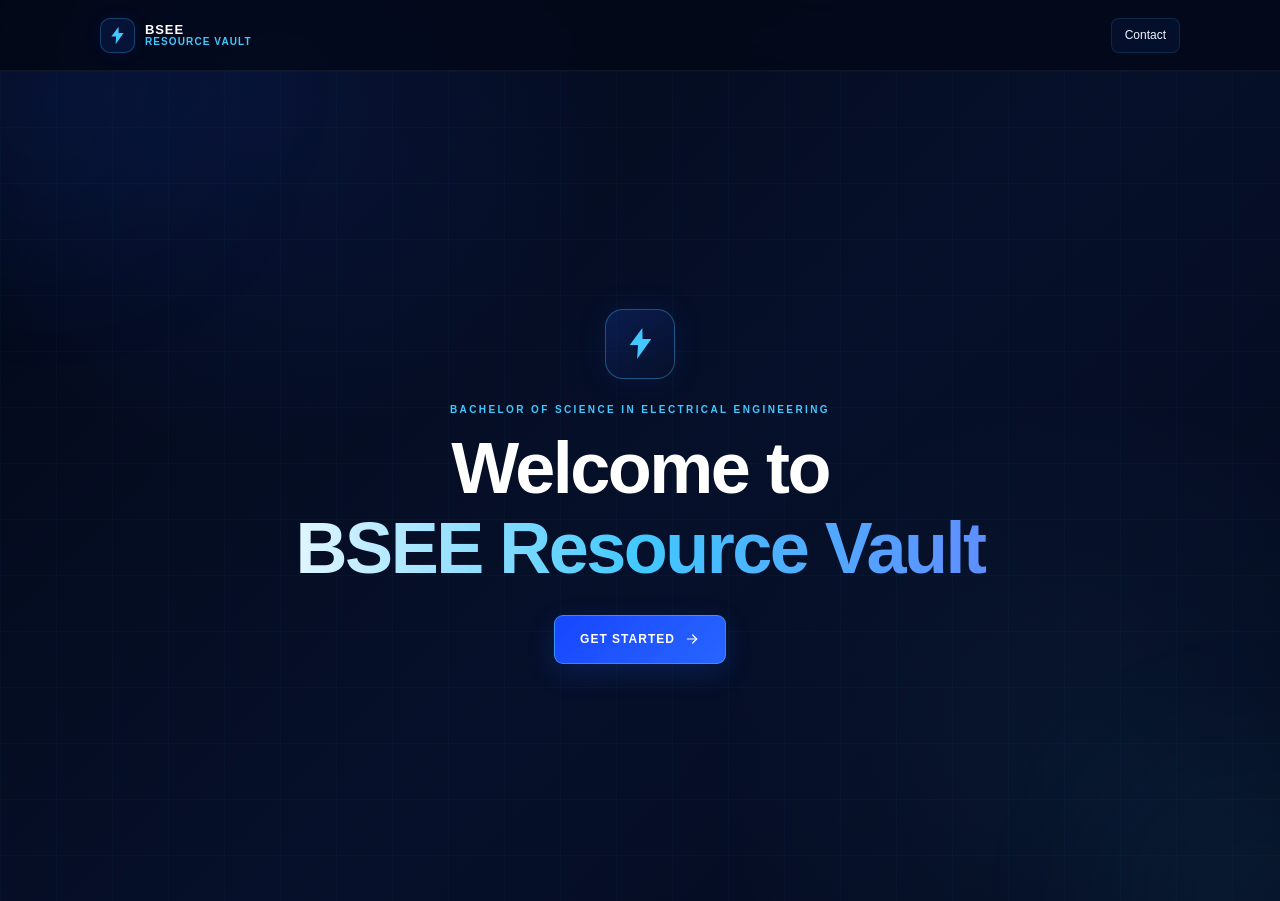
==== commit b68db475: "Update index.html" ====
--- a/index.html
+++ b/index.html
@@ -163,6 +163,19 @@
 
             <div class="contact-list">
 
+                                <div class="contact-item">
+
+                    <h3>
+                        Aqsa Noor
+                    </h3>
+
+                    <a href="mailto:aqsa36noor36@gmail.com">
+                        aqsa36noor36@gmail.com
+                    </a>
+
+                </div>
+                
+
                 <div class="contact-item">
 
                     <h3>
@@ -188,19 +201,6 @@
 
                 </div>
 
-
-                <div class="contact-item">
-
-                    <h3>
-                        Aqsa Noor
-                    </h3>
-
-                    <a href="mailto:aqsa36noor36@gmail.com">
-                        aqsa36noor36@gmail.com
-                    </a>
-
-                </div>
-
             </div>
 
         </div>
--- a/css/style.css
+++ b/css/style.css
@@ -1,6 +1,6 @@
 /* =========================================================
    BSEE RESOURCE VAULT
-   PREMIUM LIGHTWEIGHT UI
+   LIGHTWEIGHT PREMIUM BLUE UI
    ========================================================= */
 
 
@@ -11,27 +11,31 @@
 :root {
 
     --bg-main: #030817;
-    --bg-secondary: #07112c;
-    --bg-card: #091738;
-    --bg-card-hover: #0d1f4c;
+    --bg-secondary: #06102a;
+
+    --card: #091738;
+    --card-hover: #0c1d45;
 
     --blue: #245cff;
-    --blue-bright: #3974ff;
-    --cyan: #41c8ff;
+    --blue-light: #3978ff;
+    --cyan: #42c8ff;
 
     --white: #ffffff;
-    --text: #ecf4ff;
-    --muted: #8fa4cc;
-
-    --border: rgba(65, 200, 255, 0.22);
-    --border-hover: rgba(65, 200, 255, 0.70);
-
-    --locked: #66738f;
-    --locked-bg: #0d152a;
-
-    --radius: 18px;
-
-    --transition: 0.28s cubic-bezier(.2, .7, .2, 1);
+    --text: #edf4ff;
+    --muted: #8da2c7;
+
+    --locked: #65718b;
+
+    --border:
+        rgba(66, 200, 255, 0.18);
+
+    --border-hover:
+        rgba(66, 200, 255, 0.55);
+
+    --radius: 15px;
+
+    --transition:
+        0.25s cubic-bezier(.2,.7,.2,1);
 }
 
 
@@ -42,6 +46,7 @@
 * {
     margin: 0;
     padding: 0;
+
     box-sizing: border-box;
 }
 
@@ -64,19 +69,19 @@
     background:
         radial-gradient(
             circle at 20% 10%,
-            rgba(36, 92, 255, 0.13),
+            rgba(36,92,255,0.11),
             transparent 28%
         ),
         radial-gradient(
             circle at 85% 85%,
-            rgba(65, 200, 255, 0.07),
-            transparent 30%
+            rgba(66,200,255,0.055),
+            transparent 28%
         ),
         linear-gradient(
             135deg,
-            #030817 0%,
-            #07112c 55%,
-            #040b20 100%
+            #030817,
+            #06102a 55%,
+            #040a1d
         );
 
     overflow-x: hidden;
@@ -99,7 +104,7 @@
 
 
 /* =========================================================
-   BACKGROUND GRID
+   SUBTLE GLOBAL GRID
    ========================================================= */
 
 body::before {
@@ -112,27 +117,21 @@
 
     pointer-events: none;
 
-    opacity: 0.42;
+    opacity: 0.27;
 
     background-image:
         linear-gradient(
-            rgba(65, 200, 255, 0.035) 1px,
+            rgba(66,200,255,0.028) 1px,
             transparent 1px
         ),
         linear-gradient(
             90deg,
-            rgba(65, 200, 255, 0.035) 1px,
+            rgba(66,200,255,0.028) 1px,
             transparent 1px
         );
 
-    background-size: 52px 52px;
-
-    mask-image:
-        linear-gradient(
-            to bottom,
-            black,
-            transparent 95%
-        );
+    background-size:
+        52px 52px;
 }
 
 
@@ -143,7 +142,7 @@
 .container {
 
     width:
-        min(1150px, 92%);
+        min(1080px, 91%);
 
     margin:
         0 auto;
@@ -156,32 +155,36 @@
 
 .site-header {
 
-    position: relative;
-
-    z-index: 50;
+    position:
+        relative;
+
+    z-index:
+        50;
+
+    background:
+        rgba(3,8,23,0.72);
 
     border-bottom:
         1px solid
-        rgba(255, 255, 255, 0.07);
-
-    background:
-        rgba(3, 8, 23, 0.72);
+        rgba(255,255,255,0.055);
 
     backdrop-filter:
-        blur(16px);
+        blur(12px);
 }
 
 .header-inner {
 
-    min-height: 76px;
-
-    display: flex;
-
-    align-items: center;
-
-    justify-content: space-between;
-
-    gap: 20px;
+    min-height:
+        70px;
+
+    display:
+        flex;
+
+    align-items:
+        center;
+
+    justify-content:
+        space-between;
 }
 
 
@@ -191,136 +194,157 @@
 
 .brand {
 
-    display: inline-flex;
-
-    align-items: center;
-
-    gap: 11px;
-
-    font-weight: 900;
-
-    white-space: nowrap;
+    display:
+        inline-flex;
+
+    align-items:
+        center;
+
+    gap:
+        10px;
 }
 
 .brand-icon {
 
-    width: 37px;
-    height: 37px;
-
-    display: flex;
-
-    align-items: center;
-    justify-content: center;
+    width:
+        35px;
+
+    height:
+        35px;
+
+    display:
+        flex;
+
+    align-items:
+        center;
+
+    justify-content:
+        center;
+
+    color:
+        var(--cyan);
+
+    background:
+        rgba(36,92,255,0.13);
 
     border:
         1px solid
-        rgba(65, 200, 255, 0.38);
-
-    border-radius: 10px;
-
-    color:
-        var(--cyan);
-
-    background:
-        linear-gradient(
-            145deg,
-            rgba(36, 92, 255, 0.28),
-            rgba(65, 200, 255, 0.07)
-        );
+        rgba(66,200,255,0.26);
+
+    border-radius:
+        10px;
 
     box-shadow:
-        0 0 26px
-        rgba(36, 92, 255, 0.15);
+        0 0 18px
+        rgba(36,92,255,0.08);
 }
 
 .brand-icon svg {
 
-    width: 21px;
-    height: 21px;
+    width:
+        21px;
+
+    height:
+        21px;
 
     fill:
         currentColor;
 }
 
-.brand-text {
-
-    display: flex;
-
-    flex-direction: column;
-
-    font-size: 14px;
-
-    line-height: 1.05;
-
-    letter-spacing: 1px;
-}
-
-.brand-text strong {
+.brand-name {
+
+    display:
+        flex;
+
+    flex-direction:
+        column;
+
+    font-size:
+        13px;
+
+    font-weight:
+        900;
+
+    line-height:
+        1.05;
+
+    letter-spacing:
+        0.9px;
+}
+
+.brand-name span {
 
     color:
         var(--cyan);
 
-    font-size: 12px;
-
-    letter-spacing: 1.2px;
-}
-
-
-/* =========================================================
-   NAV BUTTONS
+    font-size:
+        10px;
+
+    letter-spacing:
+        1.1px;
+}
+
+
+/* =========================================================
+   HEADER NAVIGATION
    ========================================================= */
 
 .header-nav {
 
-    display: flex;
-
-    align-items: center;
-
-    gap: 8px;
-}
-
-.nav-btn,
-.contact-btn {
-
-    min-height: 38px;
-
-    display: inline-flex;
-
-    align-items: center;
-
-    justify-content: center;
+    display:
+        flex;
+
+    align-items:
+        center;
+
+    gap:
+        7px;
+}
+
+.header-button {
+
+    min-height:
+        35px;
+
+    display:
+        inline-flex;
+
+    align-items:
+        center;
+
+    justify-content:
+        center;
 
     padding:
-        0 15px;
+        0 13px;
 
     color:
         var(--text);
 
     background:
-        rgba(9, 22, 58, 0.65);
+        rgba(9,22,58,0.55);
 
     border:
         1px solid
-        rgba(65, 200, 255, 0.17);
-
-    border-radius: 9px;
-
-    cursor: pointer;
-
-    font-size: 13px;
+        rgba(66,200,255,0.14);
+
+    border-radius:
+        8px;
+
+    font-size:
+        12px;
+
+    cursor:
+        pointer;
 
     transition:
         var(--transition);
 }
 
-.nav-btn:hover,
-.contact-btn:hover {
-
-    color:
-        white;
-
-    background:
-        rgba(36, 92, 255, 0.24);
+.header-button:hover {
+
+    background:
+        rgba(36,92,255,0.17);
 
     border-color:
         var(--border-hover);
@@ -337,78 +361,99 @@
 .hero {
 
     min-height:
-        calc(100vh - 76px);
-
-    position: relative;
-
-    display: flex;
-
-    align-items: center;
-
-    justify-content: center;
-
-    text-align: center;
-
-    overflow: hidden;
-}
-
-.hero-grid {
-
-    position: absolute;
-
-    inset: 0;
+        calc(100vh - 70px);
+
+    position:
+        relative;
+
+    display:
+        flex;
+
+    align-items:
+        center;
+
+    justify-content:
+        center;
+
+    overflow:
+        hidden;
+
+    text-align:
+        center;
+}
+
+.technical-grid {
+
+    position:
+        absolute;
+
+    inset:
+        0;
 
     background-image:
         linear-gradient(
-            rgba(65, 200, 255, 0.035) 1px,
+            rgba(66,200,255,0.03) 1px,
             transparent 1px
         ),
         linear-gradient(
             90deg,
-            rgba(65, 200, 255, 0.035) 1px,
+            rgba(66,200,255,0.03) 1px,
             transparent 1px
         );
 
     background-size:
-        55px 55px;
-}
-
-.hero-orb {
-
-    position: absolute;
+        56px 56px;
+}
+
+.soft-glow {
+
+    position:
+        absolute;
 
     border-radius:
         50%;
 
     filter:
-        blur(70px);
+        blur(75px);
 
     pointer-events:
         none;
 }
 
-.hero-orb-one {
-
-    width: 380px;
-    height: 380px;
-
-    left: -140px;
-    top: -150px;
-
-    background:
-        rgba(36, 92, 255, 0.11);
-}
-
-.hero-orb-two {
-
-    width: 330px;
-    height: 330px;
-
-    right: -110px;
-    bottom: -140px;
-
-    background:
-        rgba(65, 200, 255, 0.07);
+.glow-one {
+
+    width:
+        300px;
+
+    height:
+        300px;
+
+    top:
+        -130px;
+
+    left:
+        -100px;
+
+    background:
+        rgba(36,92,255,0.08);
+}
+
+.glow-two {
+
+    width:
+        280px;
+
+    height:
+        280px;
+
+    right:
+        -110px;
+
+    bottom:
+        -130px;
+
+    background:
+        rgba(66,200,255,0.055);
 }
 
 
@@ -425,56 +470,66 @@
         2;
 
     max-width:
-        900px;
+        820px;
 
     padding:
-        70px 0;
-}
-
-
-/* =========================================================
-   HERO LOGO
-   ========================================================= */
-
-.hero-logo {
-
-    width: 78px;
-    height: 78px;
+        60px 0;
+}
+
+
+/* =========================================================
+   HERO ICON
+   ========================================================= */
+
+.hero-mark {
+
+    width:
+        70px;
+
+    height:
+        70px;
 
     margin:
-        0 auto 26px;
-
-    display: flex;
-
-    align-items: center;
-    justify-content: center;
+        0 auto 23px;
+
+    display:
+        flex;
+
+    align-items:
+        center;
+
+    justify-content:
+        center;
 
     color:
         var(--cyan);
+
+    background:
+        linear-gradient(
+            145deg,
+            rgba(36,92,255,0.19),
+            rgba(7,16,42,0.90)
+        );
 
     border:
         1px solid
-        rgba(65, 200, 255, 0.44);
+        rgba(66,200,255,0.35);
 
     border-radius:
-        21px;
-
-    background:
-        linear-gradient(
-            145deg,
-            rgba(36, 92, 255, 0.27),
-            rgba(13, 29, 75, 0.88)
-        );
+        18px;
 
     box-shadow:
-        0 0 55px
-        rgba(36, 92, 255, 0.15);
-}
-
-.hero-logo svg {
-
-    width: 42px;
-    height: 42px;
+        0 0 32px
+        rgba(36,92,255,0.10);
+}
+
+.hero-mark svg {
+
+    width:
+        37px;
+
+    height:
+        37px;
 
     fill:
         currentColor;
@@ -488,19 +543,19 @@
 .hero-kicker {
 
     margin-bottom:
-        18px;
+        15px;
 
     color:
         var(--cyan);
 
     font-size:
-        11px;
+        10px;
 
     font-weight:
         800;
 
     letter-spacing:
-        2.8px;
+        2.4px;
 }
 
 
@@ -511,27 +566,28 @@
 .hero h1 {
 
     margin-bottom:
-        34px;
+        31px;
 
     font-size:
-        clamp(44px, 8vw, 82px);
+        clamp(42px,7vw,72px);
+
+    line-height:
+        1;
+
+    letter-spacing:
+        -2.5px;
 
     font-weight:
         900;
-
-    line-height:
-        0.98;
-
-    letter-spacing:
-        -3px;
 }
 
 .hero h1 span {
 
-    display: block;
+    display:
+        block;
 
     margin-top:
-        10px;
+        8px;
 
     color:
         transparent;
@@ -540,8 +596,8 @@
         linear-gradient(
             90deg,
             #ffffff,
-            #41c8ff,
-            #6682ff
+            #42c8ff,
+            #6483ff
         );
 
     background-clip:
@@ -556,10 +612,10 @@
    PRIMARY BUTTON
    ========================================================= */
 
-.primary-btn {
+.primary-button {
 
     min-height:
-        53px;
+        49px;
 
     display:
         inline-flex;
@@ -571,7 +627,7 @@
         center;
 
     gap:
-        11px;
+        9px;
 
     position:
         relative;
@@ -580,28 +636,27 @@
         hidden;
 
     padding:
-        0 28px;
-
-    border:
-        1px solid
-        rgba(65, 200, 255, 0.68);
-
-    border-radius:
-        11px;
-
-    color:
-        white;
+        0 25px;
 
     background:
         linear-gradient(
             135deg,
             #1746ff,
-            #2463ff 55%,
-            #3974ff
+            #2865ff
         );
 
+    border:
+        1px solid
+        rgba(66,200,255,0.52);
+
+    border-radius:
+        9px;
+
+    color:
+        white;
+
     font-size:
-        13px;
+        12px;
 
     font-weight:
         900;
@@ -610,20 +665,20 @@
         1px;
 
     box-shadow:
-        0 12px 36px
-        rgba(36, 92, 255, 0.24);
+        0 9px 28px
+        rgba(36,92,255,0.18);
 
     transition:
         var(--transition);
 }
 
-.primary-btn svg {
+.primary-button svg {
 
     width:
-        18px;
+        16px;
 
     height:
-        18px;
+        16px;
 
     fill:
         none;
@@ -641,71 +696,26 @@
         round;
 }
 
-.primary-btn::after {
-
-    content:
-        "";
-
-    position:
-        absolute;
-
-    top:
-        0;
-
-    left:
-        -100%;
-
-    width:
-        70%;
-
-    height:
-        100%;
-
-    background:
-        linear-gradient(
-            90deg,
-            transparent,
-            rgba(255,255,255,0.18),
-            transparent
-        );
+.primary-button:hover {
 
     transform:
-        skewX(-20deg);
-
-    transition:
-        0.7s ease;
-}
-
-.primary-btn:hover::after {
-    left:
-        135%;
-}
-
-.primary-btn:hover {
-
-    transform:
-        translateY(-3px);
+        translateY(-2px);
 
     box-shadow:
-        0 18px 48px
-        rgba(36, 92, 255, 0.32);
-}
-
-
-/* =========================================================
-   PAGE
+        0 13px 34px
+        rgba(36,92,255,0.25);
+}
+
+
+/* =========================================================
+   INTERNAL PAGES
    ========================================================= */
 
 .page-main {
 
     padding:
-        72px 0 90px;
-}
-
-
-/* =========================================================
-   PAGE HEADING
-   ========================================================= */
+        58px 0 70px;
+}
 
 .page-heading {
 
@@ -719,34 +729,34 @@
         center;
 
     gap:
-        18px;
-
-    margin:
-        0 auto 48px;
+        15px;
+
+    margin-bottom:
+        38px;
 }
 
 .page-heading h1 {
 
     font-size:
-        clamp(38px, 6vw, 54px);
+        clamp(34px,5vw,48px);
+
+    line-height:
+        1;
 
     font-weight:
         900;
 
-    line-height:
-        1;
-
     letter-spacing:
-        -2px;
+        -1.8px;
 
     white-space:
         nowrap;
 }
 
-.section-line {
+.heading-line {
 
     width:
-        55px;
+        42px;
 
     height:
         1px;
@@ -759,10 +769,10 @@
         );
 
     opacity:
-        0.45;
-}
-
-.section-line:last-child {
+        0.36;
+}
+
+.heading-line:last-child {
 
     background:
         linear-gradient(
@@ -783,10 +793,10 @@
         grid;
 
     grid-template-columns:
-        repeat(4, minmax(0, 1fr));
+        repeat(4, minmax(0,1fr));
 
     gap:
-        18px;
+        14px;
 }
 
 
@@ -797,7 +807,7 @@
 .resource-card {
 
     min-height:
-        295px;
+        160px;
 
     position:
         relative;
@@ -815,25 +825,21 @@
         hidden;
 
     padding:
-        27px;
-
-    background:
-        linear-gradient(
-            145deg,
-            rgba(13, 31, 76, 0.96),
-            rgba(6, 15, 39, 0.98)
-        );
+        19px;
 
     border:
         1px solid
         var(--border);
 
     border-radius:
-        var(--radius);
-
-    box-shadow:
-        0 10px 32px
-        rgba(0,0,0,0.18);
+        15px;
+
+    background:
+        linear-gradient(
+            145deg,
+            rgba(10,25,62,0.96),
+            rgba(5,14,34,0.98)
+        );
 
     transition:
         var(--transition);
@@ -847,14 +853,14 @@
     position:
         absolute;
 
+    left:
+        -110%;
+
     top:
         0;
 
-    left:
-        -130%;
-
     width:
-        80%;
+        75%;
 
     height:
         100%;
@@ -863,7 +869,7 @@
         linear-gradient(
             90deg,
             transparent,
-            rgba(65,200,255,0.08),
+            rgba(66,200,255,0.055),
             transparent
         );
 
@@ -871,18 +877,21 @@
         skewX(-20deg);
 
     transition:
-        0.75s ease;
+        0.65s ease;
+
+    pointer-events:
+        none;
 }
 
 .resource-card:hover::before {
     left:
-        140%;
+        130%;
 }
 
 .resource-card:hover {
 
     transform:
-        translateY(-7px);
+        translateY(-4px);
 
     border-color:
         var(--border-hover);
@@ -890,21 +899,21 @@
     background:
         linear-gradient(
             145deg,
-            #0d204f,
-            #091736
+            rgba(12,29,69,1),
+            rgba(7,17,40,1)
         );
 
     box-shadow:
-        0 24px 58px
-        rgba(23, 71, 194, 0.20);
-}
-
-
-/* =========================================================
-   CARD TOP
-   ========================================================= */
-
-.card-top {
+        0 14px 32px
+        rgba(36,92,255,0.11);
+}
+
+
+/* =========================================================
+   RESOURCE CARD TOP
+   ========================================================= */
+
+.resource-card-top {
 
     display:
         flex;
@@ -919,10 +928,10 @@
 .resource-icon {
 
     width:
-        58px;
+        43px;
 
     height:
-        58px;
+        43px;
 
     display:
         flex;
@@ -932,35 +941,332 @@
 
     justify-content:
         center;
+
+    color:
+        var(--cyan);
+
+    background:
+        rgba(36,92,255,0.10);
 
     border:
         1px solid
-        rgba(65,200,255,0.28);
+        rgba(66,200,255,0.20);
 
     border-radius:
+        11px;
+
+    transition:
+        var(--transition);
+}
+
+.resource-icon svg {
+
+    width:
+        22px;
+
+    height:
+        22px;
+
+    fill:
+        none;
+
+    stroke:
+        currentColor;
+
+    stroke-width:
+        1.7;
+
+    stroke-linecap:
+        round;
+
+    stroke-linejoin:
+        round;
+}
+
+.resource-card:hover .resource-icon {
+
+    color:
+        white;
+
+    background:
+        rgba(36,92,255,0.18);
+
+    box-shadow:
+        0 0 18px
+        rgba(66,200,255,0.07);
+}
+
+.card-index {
+
+    color:
+        rgba(66,200,255,0.34);
+
+    font-size:
+        10px;
+
+    font-weight:
+        900;
+
+    letter-spacing:
+        1.5px;
+}
+
+
+/* =========================================================
+   RESOURCE CARD TITLE
+   ========================================================= */
+
+.resource-card h2 {
+
+    max-width:
+        200px;
+
+    font-size:
+        17px;
+
+    line-height:
+        1.17;
+
+    font-weight:
+        850;
+
+    letter-spacing:
+        -0.2px;
+}
+
+
+/* =========================================================
+   RESOURCE CARD ACTION
+   ========================================================= */
+
+.card-action {
+
+    display:
+        flex;
+
+    align-items:
+        center;
+
+    justify-content:
+        space-between;
+
+    color:
+        var(--cyan);
+
+    font-size:
+        9px;
+
+    font-weight:
+        900;
+
+    letter-spacing:
+        1.2px;
+}
+
+.card-action svg {
+
+    width:
         15px;
 
-    color:
-        var(--cyan);
+    height:
+        15px;
+
+    fill:
+        none;
+
+    stroke:
+        currentColor;
+
+    stroke-width:
+        1.8;
+
+    stroke-linecap:
+        round;
+
+    stroke-linejoin:
+        round;
+
+    transition:
+        var(--transition);
+}
+
+.resource-card:hover .card-action svg {
+
+    transform:
+        translateX(3px);
+}
+
+
+/* =========================================================
+   SEMESTER GRID
+   ========================================================= */
+
+.semester-grid {
+
+    display:
+        grid;
+
+    grid-template-columns:
+        repeat(4, minmax(0,1fr));
+
+    gap:
+        14px;
+}
+
+
+/* =========================================================
+   SEMESTER CARD
+   ========================================================= */
+
+.semester-card {
+
+    min-height:
+        145px;
+
+    display:
+        flex;
+
+    flex-direction:
+        column;
+
+    align-items:
+        center;
+
+    justify-content:
+        center;
+
+    position:
+        relative;
+
+    overflow:
+        hidden;
+
+    padding:
+        17px;
+
+    text-align:
+        center;
+
+    border-radius:
+        14px;
+
+    transition:
+        var(--transition);
+}
+
+
+/* =========================
+   OPEN SEMESTER
+   ========================= */
+
+.semester-card.open {
+
+    color:
+        white;
 
     background:
         linear-gradient(
             145deg,
-            rgba(36,92,255,0.22),
-            rgba(65,200,255,0.05)
+            #0b1d4a,
+            #07142e
         );
 
-    transition:
-        var(--transition);
-}
-
-.resource-icon svg {
+    border:
+        1px solid
+        rgba(66,200,255,0.24);
+
+    box-shadow:
+        0 7px 22px
+        rgba(36,92,255,0.06);
+}
+
+.semester-card.open:hover {
+
+    transform:
+        translateY(-4px);
+
+    border-color:
+        var(--border-hover);
+
+    box-shadow:
+        0 13px 32px
+        rgba(36,92,255,0.14);
+}
+
+
+/* =========================
+   LOCKED SEMESTER
+   ========================= */
+
+.semester-card.locked {
+
+    color:
+        var(--locked);
+
+    background:
+        linear-gradient(
+            145deg,
+            #10182d,
+            #0b1224
+        );
+
+    border:
+        1px solid
+        rgba(120,140,180,0.11);
+
+    opacity:
+        0.70;
+
+    cursor:
+        not-allowed;
+}
+
+
+/* =========================================================
+   SEMESTER ICON
+   ========================================================= */
+
+.semester-icon {
 
     width:
-        29px;
+        38px;
 
     height:
-        29px;
+        38px;
+
+    margin-bottom:
+        7px;
+
+    display:
+        flex;
+
+    align-items:
+        center;
+
+    justify-content:
+        center;
+
+    color:
+        var(--cyan);
+
+    background:
+        rgba(36,92,255,0.08);
+
+    border:
+        1px solid
+        rgba(66,200,255,0.16);
+
+    border-radius:
+        10px;
+}
+
+.semester-icon svg {
+
+    width:
+        21px;
+
+    height:
+        21px;
 
     fill:
         none;
@@ -978,144 +1284,137 @@
         round;
 }
 
-.resource-card:hover .resource-icon {
-
-    color:
-        white;
-
-    transform:
-        scale(1.07);
-
-    box-shadow:
-        0 0 28px
-        rgba(65,200,255,0.10);
-}
-
-.card-number {
-
-    color:
-        rgba(65,200,255,0.45);
+.locked .semester-icon {
+
+    color:
+        #606d86;
+
+    background:
+        rgba(100,113,140,0.04);
+
+    border-color:
+        rgba(120,140,180,0.10);
+}
+
+
+/* =========================================================
+   SEMESTER TEXT
+   ========================================================= */
+
+.semester-number {
 
     font-size:
-        12px;
+        25px;
+
+    line-height:
+        1;
 
     font-weight:
         900;
-
-    letter-spacing:
-        2px;
-}
-
-
-/* =========================================================
-   CARD TITLE
-   ========================================================= */
-
-.card-title {
-
-    max-width:
-        250px;
+}
+
+.semester-card h2 {
+
+    margin-top:
+        4px;
 
     font-size:
-        22px;
+        13px;
 
     font-weight:
-        850;
-
-    line-height:
-        1.16;
-
-    letter-spacing:
-        -0.4px;
-}
-
-
-/* =========================================================
-   CARD FOOTER
-   ========================================================= */
-
-.card-footer {
-
-    display:
-        flex;
-
-    align-items:
-        center;
-
-    justify-content:
-        space-between;
+        800;
+}
+
+
+/* =========================================================
+   SEMESTER ACTION
+   ========================================================= */
+
+.semester-action {
+
+    margin-top:
+        7px;
 
     color:
         var(--cyan);
 
     font-size:
-        11px;
+        8px;
 
     font-weight:
         900;
 
     letter-spacing:
+        1.1px;
+}
+
+
+/* =========================================================
+   LOCKED STATUS
+   ========================================================= */
+
+.semester-status {
+
+    margin-top:
+        7px;
+
+    color:
+        #707d96;
+
+    font-size:
+        8px;
+
+    font-weight:
+        900;
+
+    letter-spacing:
         1.3px;
 }
 
-.card-footer svg {
-
-    width:
-        18px;
-
-    height:
-        18px;
-
-    fill:
-        none;
-
-    stroke:
-        currentColor;
-
-    stroke-width:
-        1.8;
-
-    stroke-linecap:
-        round;
-
-    stroke-linejoin:
-        round;
-
-    transition:
-        var(--transition);
-}
-
-.resource-card:hover .card-footer svg {
-    transform:
-        translateX(4px);
-}
-
-
-/* =========================================================
-   SEMESTER GRID
-   ========================================================= */
-
-.semester-grid {
+.coming-soon {
+
+    margin-top:
+        3px;
+
+    color:
+        #59657d;
+
+    font-size:
+        8px;
+
+    font-weight:
+        700;
+
+    letter-spacing:
+        0.8px;
+}
+
+
+/* =========================================================
+   SENIOR DRIVE GRID
+   ========================================================= */
+
+.batch-grid {
 
     display:
         grid;
 
     grid-template-columns:
-        repeat(4, minmax(0, 1fr));
+        repeat(4, minmax(0,1fr));
 
     gap:
-        18px;
-}
-
-
-/* =========================================================
-   SEMESTER CARD
-   ========================================================= */
-
-.semester-card {
+        14px;
+}
+
+
+/* =========================================================
+   SENIOR DRIVE CARD
+   ========================================================= */
+
+.batch-card {
 
     min-height:
-        210px;
+        165px;
 
     display:
         flex;
@@ -1129,9 +1428,6 @@
     justify-content:
         center;
 
-    text-align:
-        center;
-
     position:
         relative;
 
@@ -1139,720 +1435,381 @@
         hidden;
 
     padding:
-        25px;
-
-    border-radius:
-        var(--radius);
-
-    transition:
-        var(--transition);
-}
-
-
-/* UNLOCKED */
-
-.semester-card.unlocked {
-
-    color:
-        white;
-
-    background:
-        linear-gradient(
-            145deg,
-            #0c2053,
-            #071633
-        );
-
-    border:
-        1px solid
-        rgba(61,124,255,0.48);
-
-    box-shadow:
-        inset 0 0 35px
-        rgba(36,92,255,0.035);
-}
-
-.semester-card.unlocked:hover {
-
-    transform:
-        translateY(-7px)
-        scale(1.01);
-
-    border-color:
-        var(--cyan);
-
-    box-shadow:
-        0 20px 50px
-        rgba(36,92,255,0.21);
-}
-
-
-/* LOCKED */
-
-.semester-card.locked {
-
-    color:
-        var(--locked);
-
-    background:
-        linear-gradient(
-            145deg,
-            #111a31,
-            #0c1325
-        );
-
-    border:
-        1px solid
-        rgba(120,140,180,0.14);
-
-    cursor:
-        not-allowed;
-
-    opacity:
-        0.72;
-}
-
-
-/* =========================================================
-   SEMESTER ICON
-   ========================================================= */
-
-.semester-icon {
-
-    width:
-        48px;
-
-    height:
-        48px;
-
-    margin-bottom:
-        12px;
-
-    display:
-        flex;
-
-    align-items:
-        center;
-
-    justify-content:
-        center;
-
-    color:
-        var(--cyan);
-
-    border:
-        1px solid
-        rgba(65,200,255,0.20);
-
-    border-radius:
-        13px;
-
-    background:
-        rgba(36,92,255,0.10);
-}
-
-.semester-icon svg {
-
-    width:
-        25px;
-
-    height:
-        25px;
-
-    fill:
-        none;
-
-    stroke:
-        currentColor;
-
-    stroke-width:
-        1.7;
-
-    stroke-linecap:
-        round;
-
-    stroke-linejoin:
-        round;
-}
-
-.locked .semester-icon {
-
-    color:
-        #65718c;
-
-    background:
-        rgba(100,113,140,0.05);
-
-    border-color:
-        rgba(120,140,180,0.11);
-}
-
-
-/* =========================================================
-   SEMESTER NUMBER & TITLE
-   ========================================================= */
-
-.semester-number {
-
-    color:
-        inherit;
-
-    font-size:
-        32px;
-
-    font-weight:
-        900;
-
-    line-height:
-        1;
-}
-
-.semester-card h2 {
-
-    margin-top:
-        7px;
-
-    font-size:
-        16px;
-
-    font-weight:
-        800;
-}
-
-
-/* =========================================================
-   SEMESTER STATUS
-   ========================================================= */
-
-.semester-status {
-
-    margin-top:
-        9px;
-
-    color:
-        var(--cyan);
-
-    font-size:
-        10px;
-
-    font-weight:
-        900;
-
-    letter-spacing:
-        1.5px;
-}
-
-.locked .semester-status {
-
-    color:
-        #737f98;
-}
-
-.coming-soon {
-
-    margin-top:
-        4px;
-
-    color:
-        #59667f;
-
-    font-size:
-        10px;
-
-    font-weight:
-        700;
-
-    letter-spacing:
-        0.8px;
-}
-
-
-/* =========================================================
-   BATCH GRID
-   ========================================================= */
-
-.batch-grid {
-
-    display:
-        grid;
-
-    grid-template-columns:
-        repeat(4, minmax(0, 1fr));
-
-    gap:
         18px;
-}
-
-
-/* =========================================================
-   BATCH CARD
-   ========================================================= */
-
-.batch-card {
-
-    min-height:
-        245px;
-
-    display:
-        flex;
-
-    flex-direction:
-        column;
-
-    align-items:
-        center;
-
-    justify-content:
-        center;
-
-    position:
-        relative;
-
-    overflow:
-        hidden;
-
-    padding:
-        28px;
 
     text-align:
         center;
-
-    background:
-        linear-gradient(
-            145deg,
-            #0b1d4c,
-            #07142f
-        );
 
     border:
         1px solid
         var(--border);
 
     border-radius:
-        var(--radius);
+        15px;
+
+    background:
+        linear-gradient(
+            145deg,
+            #0a1c48,
+            #07142e
+        );
 
     transition:
         var(--transition);
 }
 
-.batch-card::before {
-
-    content:
-        "";
+.batch-card:hover {
+
+    transform:
+        translateY(-4px);
+
+    border-color:
+        var(--border-hover);
+
+    box-shadow:
+        0 15px 35px
+        rgba(36,92,255,0.13);
+}
+
+
+/* =========================================================
+   DRIVE ICON
+   ========================================================= */
+
+.drive-icon {
+
+    width:
+        45px;
+
+    height:
+        45px;
+
+    margin-bottom:
+        11px;
+
+    display:
+        flex;
+
+    align-items:
+        center;
+
+    justify-content:
+        center;
+
+    color:
+        var(--cyan);
+
+    background:
+        rgba(36,92,255,0.09);
+
+    border:
+        1px solid
+        rgba(66,200,255,0.18);
+
+    border-radius:
+        11px;
+
+    transition:
+        var(--transition);
+}
+
+.drive-icon svg {
+
+    width:
+        24px;
+
+    height:
+        24px;
+
+    fill:
+        none;
+
+    stroke:
+        currentColor;
+
+    stroke-width:
+        1.65;
+
+    stroke-linecap:
+        round;
+
+    stroke-linejoin:
+        round;
+}
+
+.batch-card:hover .drive-icon {
+
+    color:
+        white;
+
+    transform:
+        scale(1.05);
+
+    box-shadow:
+        0 0 18px
+        rgba(66,200,255,0.06);
+}
+
+
+/* =========================================================
+   BATCH TEXT
+   ========================================================= */
+
+.batch-year {
+
+    font-size:
+        24px;
+
+    line-height:
+        1;
+
+    font-weight:
+        900;
+}
+
+.drive-label {
+
+    margin-top:
+        8px;
+
+    color:
+        var(--cyan);
+
+    font-size:
+        8px;
+
+    font-weight:
+        900;
+
+    letter-spacing:
+        1.2px;
+}
+
+
+/* =========================================================
+   MODAL
+   ========================================================= */
+
+.modal {
+
+    position:
+        fixed;
+
+    inset:
+        0;
+
+    z-index:
+        999;
+
+    display:
+        none;
+
+    align-items:
+        center;
+
+    justify-content:
+        center;
+
+    padding:
+        20px;
+}
+
+.modal.show {
+    display:
+        flex;
+}
+
+.modal-overlay {
 
     position:
         absolute;
 
+    inset:
+        0;
+
+    background:
+        rgba(0,4,16,0.79);
+
+    backdrop-filter:
+        blur(6px);
+}
+
+.modal-box {
+
     width:
-        150px;
-
-    height:
-        150px;
-
-    right:
-        -75px;
-
-    top:
-        -75px;
-
-    border-radius:
-        50%;
-
-    background:
-        rgba(65,200,255,0.055);
-}
-
-.batch-card:hover {
-
-    transform:
-        translateY(-7px);
-
-    border-color:
-        var(--cyan);
-
-    box-shadow:
-        0 22px 52px
-        rgba(36,92,255,0.20);
-}
-
-
-/* =========================================================
-   BATCH ICON
-   ========================================================= */
-
-.batch-icon {
-
-    width:
-        62px;
-
-    height:
-        62px;
-
-    margin-bottom:
-        19px;
-
-    display:
-        flex;
-
-    align-items:
-        center;
-
-    justify-content:
-        center;
-
-    color:
-        var(--cyan);
+        min(440px,100%);
+
+    position:
+        relative;
+
+    z-index:
+        2;
+
+    padding:
+        30px;
+
+    background:
+        linear-gradient(
+            145deg,
+            #0b1b42,
+            #07132b
+        );
 
     border:
         1px solid
-        rgba(65,200,255,0.25);
+        rgba(66,200,255,0.25);
 
     border-radius:
-        16px;
-
-    background:
-        rgba(36,92,255,0.12);
+        17px;
+
+    box-shadow:
+        0 25px 70px
+        rgba(0,0,0,0.45);
+}
+
+.modal-icon {
+
+    width:
+        48px;
+
+    height:
+        48px;
+
+    margin:
+        0 auto 13px;
+
+    display:
+        flex;
+
+    align-items:
+        center;
+
+    justify-content:
+        center;
+
+    color:
+        var(--cyan);
+
+    background:
+        rgba(36,92,255,0.08);
+
+    border:
+        1px solid
+        rgba(66,200,255,0.18);
+
+    border-radius:
+        12px;
+}
+
+.modal-icon svg {
+
+    width:
+        24px;
+
+    height:
+        24px;
+
+    fill:
+        none;
+
+    stroke:
+        currentColor;
+
+    stroke-width:
+        1.6;
+
+    stroke-linecap:
+        round;
+
+    stroke-linejoin:
+        round;
+}
+
+.modal-box h2 {
+
+    margin-bottom:
+        20px;
+
+    text-align:
+        center;
+
+    font-size:
+        20px;
+}
+
+.modal-close {
+
+    position:
+        absolute;
+
+    top:
+        10px;
+
+    right:
+        12px;
+
+    width:
+        32px;
+
+    height:
+        32px;
+
+    display:
+        flex;
+
+    align-items:
+        center;
+
+    justify-content:
+        center;
+
+    border:
+        none;
+
+    background:
+        transparent;
+
+    color:
+        white;
+
+    font-size:
+        23px;
+
+    border-radius:
+        7px;
+
+    cursor:
+        pointer;
 
     transition:
         var(--transition);
 }
 
-.batch-icon svg {
-
-    width:
-        30px;
-
-    height:
-        30px;
-
-    fill:
-        none;
-
-    stroke:
-        currentColor;
-
-    stroke-width:
-        1.65;
-
-    stroke-linecap:
-        round;
-
-    stroke-linejoin:
-        round;
-}
-
-.batch-card:hover .batch-icon {
-
-    color:
-        white;
-
-    transform:
-        scale(1.08);
-}
-
-
-/* =========================================================
-   BATCH TEXT
-   ========================================================= */
-
-.batch-year {
-
-    color:
-        white;
-
-    font-size:
-        30px;
-
-    font-weight:
-        900;
-
-    line-height:
-        1;
-}
-
-.batch-card h2 {
-
-    margin-top:
-        6px;
-
-    margin-bottom:
-        15px;
-
-    color:
-        var(--muted);
-
-    font-size:
-        13px;
-
-    font-weight:
-        700;
-
-    letter-spacing:
-        1px;
-
-    text-transform:
-        uppercase;
-}
-
-.batch-action {
+.modal-close:hover {
 
     color:
         var(--cyan);
 
-    font-size:
-        11px;
-
-    font-weight:
-        900;
-
-    letter-spacing:
-        1.2px;
-}
-
-
-/* =========================================================
-   MODAL
-   ========================================================= */
-
-.modal {
-
-    position:
-        fixed;
-
-    inset:
-        0;
-
-    z-index:
-        999;
-
-    display:
-        none;
-
-    align-items:
-        center;
-
-    justify-content:
-        center;
+    background:
+        rgba(255,255,255,0.06);
+}
+
+
+/* =========================================================
+   CONTACT
+   ========================================================= */
+
+.contact-item {
 
     padding:
-        20px;
-}
-
-.modal.show {
-    display:
-        flex;
-}
-
-.modal-overlay {
-
-    position:
-        absolute;
-
-    inset:
-        0;
-
-    background:
-        rgba(0,4,16,0.83);
-
-    backdrop-filter:
-        blur(8px);
-}
-
-.modal-box {
-
-    position:
-        relative;
-
-    z-index:
-        2;
-
-    width:
-        min(460px,100%);
-
-    padding:
-        32px;
-
-    background:
-        linear-gradient(
-            145deg,
-            #0b1c45,
-            #07132d
-        );
-
-    border:
-        1px solid
-        rgba(65,200,255,0.35);
-
-    border-radius:
-        20px;
-
-    box-shadow:
-        0 30px 90px
-        rgba(0,0,0,0.55);
-
-    animation:
-        modalIn 0.22s ease;
-}
-
-@keyframes modalIn {
-
-    from {
-        opacity: 0;
-        transform: translateY(8px) scale(0.98);
-    }
-
-    to {
-        opacity: 1;
-        transform: translateY(0) scale(1);
-    }
-}
-
-.modal-close {
-
-    position:
-        absolute;
-
-    top:
-        12px;
-
-    right:
-        13px;
-
-    width:
-        34px;
-
-    height:
-        34px;
-
-    display:
-        flex;
-
-    align-items:
-        center;
-
-    justify-content:
-        center;
-
-    border:
-        none;
-
-    border-radius:
-        8px;
-
-    background:
-        transparent;
-
-    color:
-        white;
-
-    cursor:
-        pointer;
-
-    font-size:
-        24px;
-
-    transition:
-        var(--transition);
-}
-
-.modal-close:hover {
-
-    color:
-        var(--cyan);
-
-    background:
-        rgba(255,255,255,0.07);
-}
-
-.modal-heading-icon {
-
-    width:
-        52px;
-
-    height:
-        52px;
-
-    margin:
-        0 auto 17px;
-
-    display:
-        flex;
-
-    align-items:
-        center;
-
-    justify-content:
-        center;
-
-    color:
-        var(--cyan);
-
-    border:
-        1px solid
-        rgba(65,200,255,0.22);
-
-    border-radius:
-        14px;
-
-    background:
-        rgba(36,92,255,0.10);
-}
-
-.modal-heading-icon svg {
-
-    width:
-        26px;
-
-    height:
-        26px;
-
-    fill:
-        none;
-
-    stroke:
-        currentColor;
-
-    stroke-width:
-        1.6;
-
-    stroke-linecap:
-        round;
-
-    stroke-linejoin:
-        round;
-}
-
-.modal-box h2 {
-
-    margin-bottom:
-        22px;
-
-    text-align:
-        center;
-
-    font-size:
-        21px;
-
-    font-weight:
-        850;
-}
-
-
-/* =========================================================
-   CONTACT
-   ========================================================= */
-
-.contact-item {
-
-    padding:
-        17px 0;
+        15px 0;
 
     text-align:
         center;
 
     border-top:
         1px solid
-        rgba(255,255,255,0.07);
+        rgba(255,255,255,0.06);
 }
 
 .contact-item:first-child {
@@ -1863,19 +1820,19 @@
 .contact-item h3 {
 
     margin-bottom:
-        6px;
+        5px;
 
     font-size:
-        15px;
+        14px;
 }
 
 .contact-item a {
 
     color:
-        #61afff;
+        #61b0ff;
 
     font-size:
-        13px;
+        12px;
 
     transition:
         var(--transition);
@@ -1907,14 +1864,14 @@
    TABLET
    ========================================================= */
 
-@media (max-width: 980px) {
+@media (max-width: 900px) {
 
     .resource-grid,
     .semester-grid,
     .batch-grid {
 
         grid-template-columns:
-            repeat(2, minmax(0, 1fr));
+            repeat(2, minmax(0,1fr));
     }
 
 }
@@ -1924,124 +1881,152 @@
    MOBILE
    ========================================================= */
 
-@media (max-width: 620px) {
+@media (max-width: 600px) {
 
     .container {
         width:
-            92%;
-    }
+            90%;
+    }
+
 
     .header-inner {
-
         min-height:
-            65px;
-    }
+            62px;
+    }
+
 
     .brand-icon {
-
         width:
-            33px;
+            31px;
 
         height:
-            33px;
-    }
-
-    .brand-text {
-
+            31px;
+    }
+
+
+    .brand-name {
         font-size:
-            11px;
-    }
-
-    .brand-text strong {
-
+            10px;
+    }
+
+
+    .brand-name span {
         font-size:
-            9px;
-    }
-
-    .header-nav {
-
-        gap:
-            4px;
-    }
-
-    .nav-btn,
-    .contact-btn {
+            8px;
+    }
+
+
+    .header-button {
 
         min-height:
-            34px;
+            32px;
 
         padding:
             0 9px;
 
         font-size:
-            11px;
-    }
+            10px;
+    }
+
 
     .hero {
 
         min-height:
-            calc(100vh - 65px);
-    }
+            calc(100vh - 62px);
+    }
+
 
     .hero-content {
-
         padding:
-            50px 0;
-    }
-
-    .hero-logo {
+            45px 0;
+    }
+
+
+    .hero-mark {
 
         width:
-            65px;
+            60px;
 
         height:
-            65px;
-    }
+            60px;
+
+        border-radius:
+            16px;
+    }
+
+
+    .hero-mark svg {
+
+        width:
+            32px;
+
+        height:
+            32px;
+    }
+
 
     .hero-kicker {
 
         font-size:
+            8px;
+
+        letter-spacing:
+            1.5px;
+    }
+
+
+    .hero h1 {
+
+        font-size:
+            clamp(36px, 11vw, 52px);
+
+        letter-spacing:
+            -1.7px;
+    }
+
+
+    .primary-button {
+
+        min-height:
+            45px;
+
+        padding:
+            0 21px;
+
+        font-size:
+            10px;
+    }
+
+
+    .page-main {
+
+        padding:
+            44px 0 55px;
+    }
+
+
+    .page-heading {
+
+        gap:
             9px;
 
-        letter-spacing:
-            1.8px;
-    }
-
-    .hero h1 {
+        margin-bottom:
+            28px;
+    }
+
+
+    .page-heading h1 {
 
         font-size:
-            clamp(39px, 12vw, 58px);
-
-        letter-spacing:
-            -2px;
-    }
-
-    .page-main {
-
-        padding:
-            50px 0 65px;
-    }
-
-    .page-heading {
-
-        gap:
-            10px;
-
-        margin-bottom:
-            33px;
-    }
-
-    .section-line {
-
+            32px;
+    }
+
+
+    .heading-line {
         width:
-            28px;
-    }
-
-    .page-heading h1 {
-
-        font-size:
-            35px;
-    }
+            25px;
+    }
+
 
     .resource-grid,
     .semester-grid,
@@ -2051,31 +2036,219 @@
             1fr;
 
         gap:
+            9px;
+    }
+
+
+    /* COMPACT MOBILE RESOURCE TILE */
+
+    .resource-card {
+
+        min-height:
+            96px;
+
+        padding:
+            13px 15px;
+
+        border-radius:
+            12px;
+    }
+
+
+    .resource-card-top {
+
+        align-items:
+            center;
+    }
+
+
+    .resource-icon {
+
+        width:
+            35px;
+
+        height:
+            35px;
+
+        border-radius:
+            9px;
+    }
+
+
+    .resource-icon svg {
+
+        width:
+            18px;
+
+        height:
+            18px;
+    }
+
+
+    .card-index {
+        font-size:
+            8px;
+    }
+
+
+    .resource-card h2 {
+
+        max-width:
+            190px;
+
+        font-size:
             14px;
     }
 
-    .resource-card {
+
+    .card-action {
+
+        font-size:
+            7px;
+    }
+
+
+    .card-action svg {
+
+        width:
+            13px;
+
+        height:
+            13px;
+    }
+
+
+    /* COMPACT MOBILE SEMESTER */
+
+    .semester-card {
 
         min-height:
-            235px;
-    }
-
-    .semester-card {
+            112px;
+
+        padding:
+            12px;
+    }
+
+
+    .semester-icon {
+
+        width:
+            31px;
+
+        height:
+            31px;
+
+        margin-bottom:
+            5px;
+
+        border-radius:
+            8px;
+    }
+
+
+    .semester-icon svg {
+
+        width:
+            18px;
+
+        height:
+            18px;
+    }
+
+
+    .semester-number {
+        font-size:
+            21px;
+    }
+
+
+    .semester-card h2 {
+
+        margin-top:
+            3px;
+
+        font-size:
+            12px;
+    }
+
+
+    .semester-action,
+    .semester-status {
+
+        margin-top:
+            5px;
+
+        font-size:
+            7px;
+    }
+
+
+    .coming-soon {
+
+        font-size:
+            7px;
+    }
+
+
+    /* COMPACT MOBILE SENIOR DRIVE */
+
+    .batch-card {
 
         min-height:
-            185px;
-    }
-
-    .batch-card {
-
-        min-height:
-            215px;
-    }
+            112px;
+
+        padding:
+            12px;
+    }
+
+
+    .drive-icon {
+
+        width:
+            36px;
+
+        height:
+            36px;
+
+        margin-bottom:
+            7px;
+
+        border-radius:
+            9px;
+    }
+
+
+    .drive-icon svg {
+
+        width:
+            20px;
+
+        height:
+            20px;
+    }
+
+
+    .batch-year {
+
+        font-size:
+            20px;
+    }
+
+
+    .drive-label {
+
+        margin-top:
+            5px;
+
+        font-size:
+            7px;
+    }
+
 
     .modal-box {
 
         padding:
-            29px 19px;
+            27px 18px;
     }
 
 }
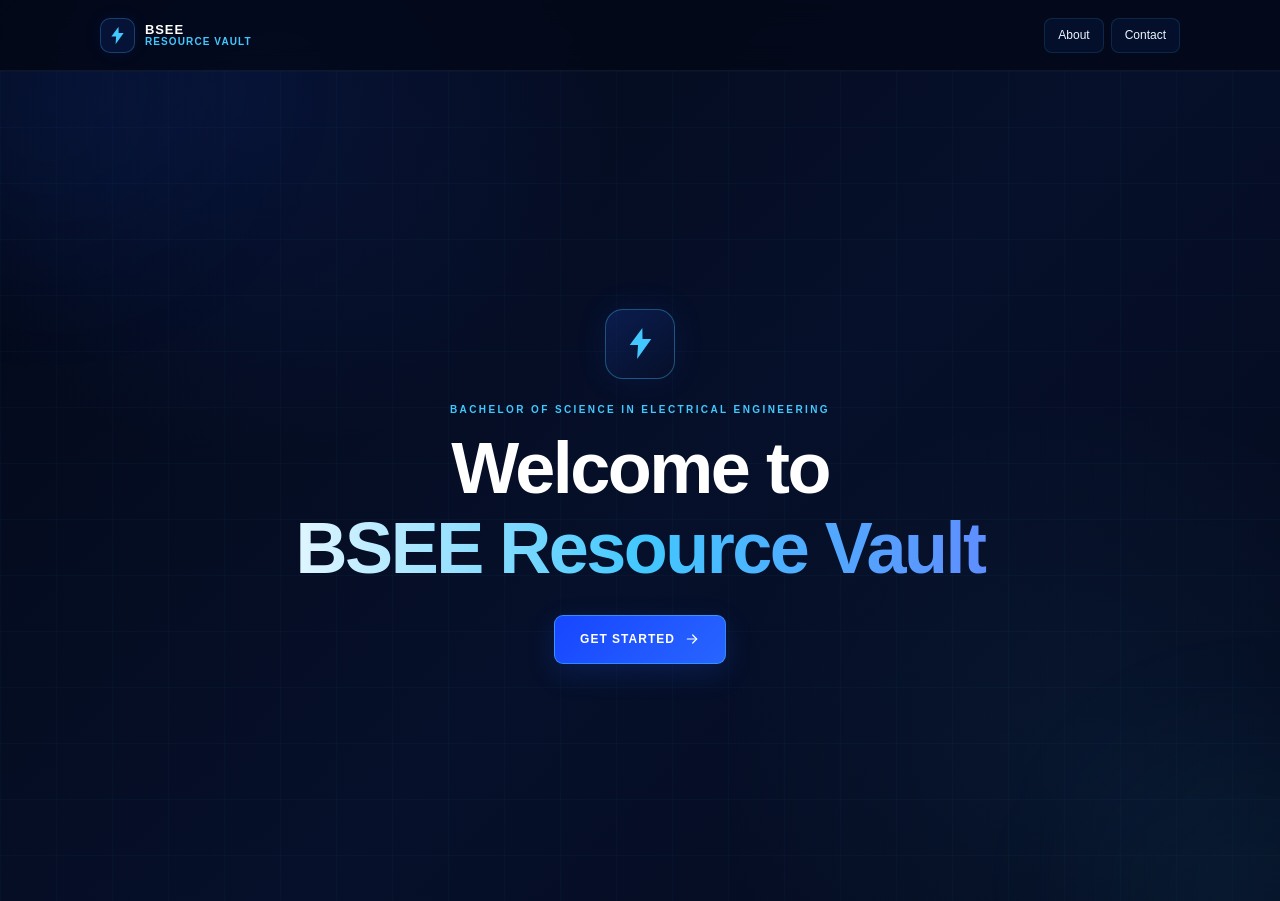
==== commit e93eb3a7: "Update index.html" ====
--- a/index.html
+++ b/index.html
@@ -1,8 +1,14 @@
 <!DOCTYPE html>
 <html lang="en">
+
 <head>
+
     <meta charset="UTF-8">
-    <meta name="viewport" content="width=device-width, initial-scale=1.0">
+
+    <meta
+        name="viewport"
+        content="width=device-width, initial-scale=1.0"
+    >
 
     <title>BSEE Resource Vault</title>
 
@@ -11,102 +17,351 @@
         content="BSEE Resource Vault - Electrical Engineering resources"
     >
 
-    <link rel="stylesheet" href="css/style.css">
+    <link
+        rel="stylesheet"
+        href="css/style.css"
+    >
+
 </head>
 
+
 <body>
 
-    <!-- =========================
+
+    <!-- =====================================================
          HEADER
-    ========================== -->
+    ====================================================== -->
 
     <header class="site-header">
 
         <div class="container header-inner">
 
-            <a href="index.html" class="brand">
+
+            <!-- BRAND -->
+
+            <a
+                href="index.html"
+                class="brand"
+            >
 
                 <span class="brand-icon">
-                    <svg viewBox="0 0 24 24" aria-hidden="true">
-                        <path d="M13.2 2 5 13h5.4L9.8 22 19 9h-5.7z"/>
+
+                    <svg
+                        viewBox="0 0 24 24"
+                        aria-hidden="true"
+                    >
+
+                        <path
+                            d="M13.2 2 5 13h5.4L9.8 22 19 9h-5.7z"
+                        />
+
                     </svg>
+
                 </span>
 
+
                 <span class="brand-name">
+
                     BSEE
-                    <span>RESOURCE VAULT</span>
+
+                    <span>
+                        RESOURCE VAULT
+                    </span>
+
                 </span>
 
             </a>
 
 
-            <button
-                class="header-button"
-                type="button"
-                data-contact-open
-            >
-                Contact
-            </button>
+            <!-- NAVIGATION -->
+
+            <nav class="header-nav">
+
+                <button
+                    class="header-button"
+                    type="button"
+                    data-about-open
+                >
+                    About
+                </button>
+
+
+                <button
+                    class="header-button"
+                    type="button"
+                    data-contact-open
+                >
+                    Contact
+                </button>
+
+            </nav>
+
 
         </div>
 
     </header>
 
 
-    <!-- =========================
+
+    <!-- =====================================================
          HERO
-    ========================== -->
+    ====================================================== -->
 
     <main class="hero">
 
+
+        <!-- BACKGROUND -->
+
         <div class="technical-grid"></div>
 
         <div class="soft-glow glow-one"></div>
+
         <div class="soft-glow glow-two"></div>
 
+
+        <!-- HERO CONTENT -->
+
         <div class="container hero-content">
 
+
+            <!-- LIGHTNING SYMBOL -->
+
             <div class="hero-mark">
 
-                <svg viewBox="0 0 24 24" aria-hidden="true">
-                    <path d="M13.2 2 5 13h5.4L9.8 22 19 9h-5.7z"/>
+                <svg
+                    viewBox="0 0 24 24"
+                    aria-hidden="true"
+                >
+
+                    <path
+                        d="M13.2 2 5 13h5.4L9.8 22 19 9h-5.7z"
+                    />
+
                 </svg>
 
             </div>
 
 
+            <!-- SMALL TITLE -->
+
             <div class="hero-kicker">
+
                 BACHELOR OF SCIENCE IN ELECTRICAL ENGINEERING
+
             </div>
 
 
+            <!-- MAIN TITLE -->
+
             <h1>
+
                 Welcome to
-                <span>BSEE Resource Vault</span>
+
+                <span>
+                    BSEE Resource Vault
+                </span>
+
             </h1>
 
+
+            <!-- BUTTON -->
 
             <a
                 href="resources.html"
                 class="primary-button"
             >
-                <span>GET STARTED</span>
-
-                <svg viewBox="0 0 24 24" aria-hidden="true">
+
+                <span>
+                    GET STARTED
+                </span>
+
+
+                <svg
+                    viewBox="0 0 24 24"
+                    aria-hidden="true"
+                >
+
                     <path d="M5 12h14"/>
+
                     <path d="m13 6 6 6-6 6"/>
+
                 </svg>
 
             </a>
 
+
         </div>
 
     </main>
 
 
-    <!-- =========================
+
+    <!-- =====================================================
+         ABOUT MODAL
+    ====================================================== -->
+
+    <div
+        class="modal"
+        id="aboutModal"
+        aria-hidden="true"
+    >
+
+
+        <div
+            class="modal-overlay"
+            data-about-close
+        ></div>
+
+
+
+        <div
+            class="modal-box about-box"
+            role="dialog"
+            aria-modal="true"
+            aria-labelledby="about-title"
+        >
+
+
+            <!-- CLOSE -->
+
+            <button
+                class="modal-close"
+                type="button"
+                aria-label="Close about"
+                data-about-close
+            >
+                ×
+            </button>
+
+
+
+            <!-- ABOUT ICON -->
+
+            <div class="modal-icon">
+
+                <svg
+                    viewBox="0 0 24 24"
+                    aria-hidden="true"
+                >
+
+                    <circle
+                        cx="12"
+                        cy="12"
+                        r="9"
+                    />
+
+                    <path
+                        d="M12 10v6"
+                    />
+
+                    <circle
+                        cx="12"
+                        cy="7"
+                        r="0.7"
+                        fill="currentColor"
+                        stroke="none"
+                    />
+
+                </svg>
+
+            </div>
+
+
+
+            <!-- ABOUT TITLE -->
+
+            <h2 id="about-title">
+
+                About BSEE Resource Vault
+
+            </h2>
+
+
+
+            <!-- ABOUT PARAGRAPHS -->
+
+            <div class="about-text">
+
+
+                <p>
+
+                    <strong>BSEE Resource Vault</strong> is a
+                    student-led initiative of the
+                    <strong>BSEE 2025–29 batch</strong>, created
+                    with the aim of bringing essential Electrical
+                    Engineering resources together in one accessible
+                    and organized platform. The purpose of this
+                    initiative is simple: to make academic resources
+                    easier to find, easier to access, and more useful
+                    for students throughout their university journey.
+
+                </p>
+
+
+
+                <p>
+
+                    The platform currently provides access to
+                    semester-wise study material, past papers,
+                    projects, and resources collected from senior
+                    batches. As our batch progresses through the
+                    degree, the platform will continue to grow with
+                    additional semesters, academic material, projects,
+                    and other resources that may benefit the students
+                    who come after us.
+
+                </p>
+
+
+
+                <p>
+
+                    More than a collection of files and links, this
+                    platform represents a small effort by the
+                    <strong>BSEE 2025–29 batch</strong> to leave behind
+                    something useful for our juniors. We hope that the
+                    resources gathered here will save time, support
+                    preparation, encourage collaboration, and make the
+                    academic experience a little easier for those who
+                    follow.
+
+                </p>
+
+
+
+                <!-- SIGNATURE -->
+
+                <div class="about-signature">
+
+                    <span>
+                        Built with purpose by
+                    </span>
+
+
+                    <strong>
+                        BSEE 2025–29
+                    </strong>
+
+
+                    <small>
+                        More resources. More semesters. More to come.
+                    </small>
+
+                </div>
+
+
+            </div>
+
+
+        </div>
+
+    </div>
+
+
+
+    <!-- =====================================================
          CONTACT MODAL
-    ========================== -->
+    ====================================================== -->
 
     <div
         class="modal"
@@ -114,10 +369,12 @@
         aria-hidden="true"
     >
 
+
         <div
             class="modal-overlay"
             data-contact-close
         ></div>
+
 
 
         <div
@@ -126,6 +383,9 @@
             aria-modal="true"
             aria-labelledby="contact-title"
         >
+
+
+            <!-- CLOSE -->
 
             <button
                 class="modal-close"
@@ -137,9 +397,15 @@
             </button>
 
 
+
+            <!-- CONTACT ICON -->
+
             <div class="modal-icon">
 
-                <svg viewBox="0 0 24 24" aria-hidden="true">
+                <svg
+                    viewBox="0 0 24 24"
+                    aria-hidden="true"
+                >
 
                     <rect
                         x="4"
@@ -149,66 +415,94 @@
                         rx="2"
                     />
 
-                    <path d="m4 7 8 6 8-6"/>
+                    <path
+                        d="m4 7 8 6 8-6"
+                    />
 
                 </svg>
 
             </div>
 
 
+
+            <!-- CONTACT TITLE -->
+
             <h2 id="contact-title">
+
                 For Help Contact
+
             </h2>
 
 
+
+            <!-- CONTACTS -->
+
             <div class="contact-list">
 
-                                <div class="contact-item">
+
+                <div class="contact-item">
+
+                    <h3>
+                        Muhammad Uzair
+                    </h3>
+
+                    <a
+                        href="mailto:muhduzair0179@gmail.com"
+                    >
+                        muhduzair0179@gmail.com
+                    </a>
+
+                </div>
+
+
+
+                <div class="contact-item">
+
+                    <h3>
+                        Asad Javed
+                    </h3>
+
+                    <a
+                        href="mailto:javedasad002@gmail.com"
+                    >
+                        javedasad002@gmail.com
+                    </a>
+
+                </div>
+
+
+
+                <div class="contact-item">
 
                     <h3>
                         Aqsa Noor
                     </h3>
 
-                    <a href="mailto:aqsa36noor36@gmail.com">
+                    <a
+                        href="mailto:aqsa36noor36@gmail.com"
+                    >
                         aqsa36noor36@gmail.com
                     </a>
 
                 </div>
-                
-
-                <div class="contact-item">
-
-                    <h3>
-                        Muhammad Uzair
-                    </h3>
-
-                    <a href="mailto:muhduzair0179@gmail.com">
-                        muhduzair0179@gmail.com
-                    </a>
-
-                </div>
-
-
-                <div class="contact-item">
-
-                    <h3>
-                        Asad Javed
-                    </h3>
-
-                    <a href="mailto:javedasad002@gmail.com">
-                        javedasad002@gmail.com
-                    </a>
-
-                </div>
+
 
             </div>
 
+
         </div>
 
     </div>
 
 
+
+    <!-- =====================================================
+         JAVASCRIPT
+    ====================================================== -->
+
     <script src="js/main.js"></script>
 
+
 </body>
+
 </html>
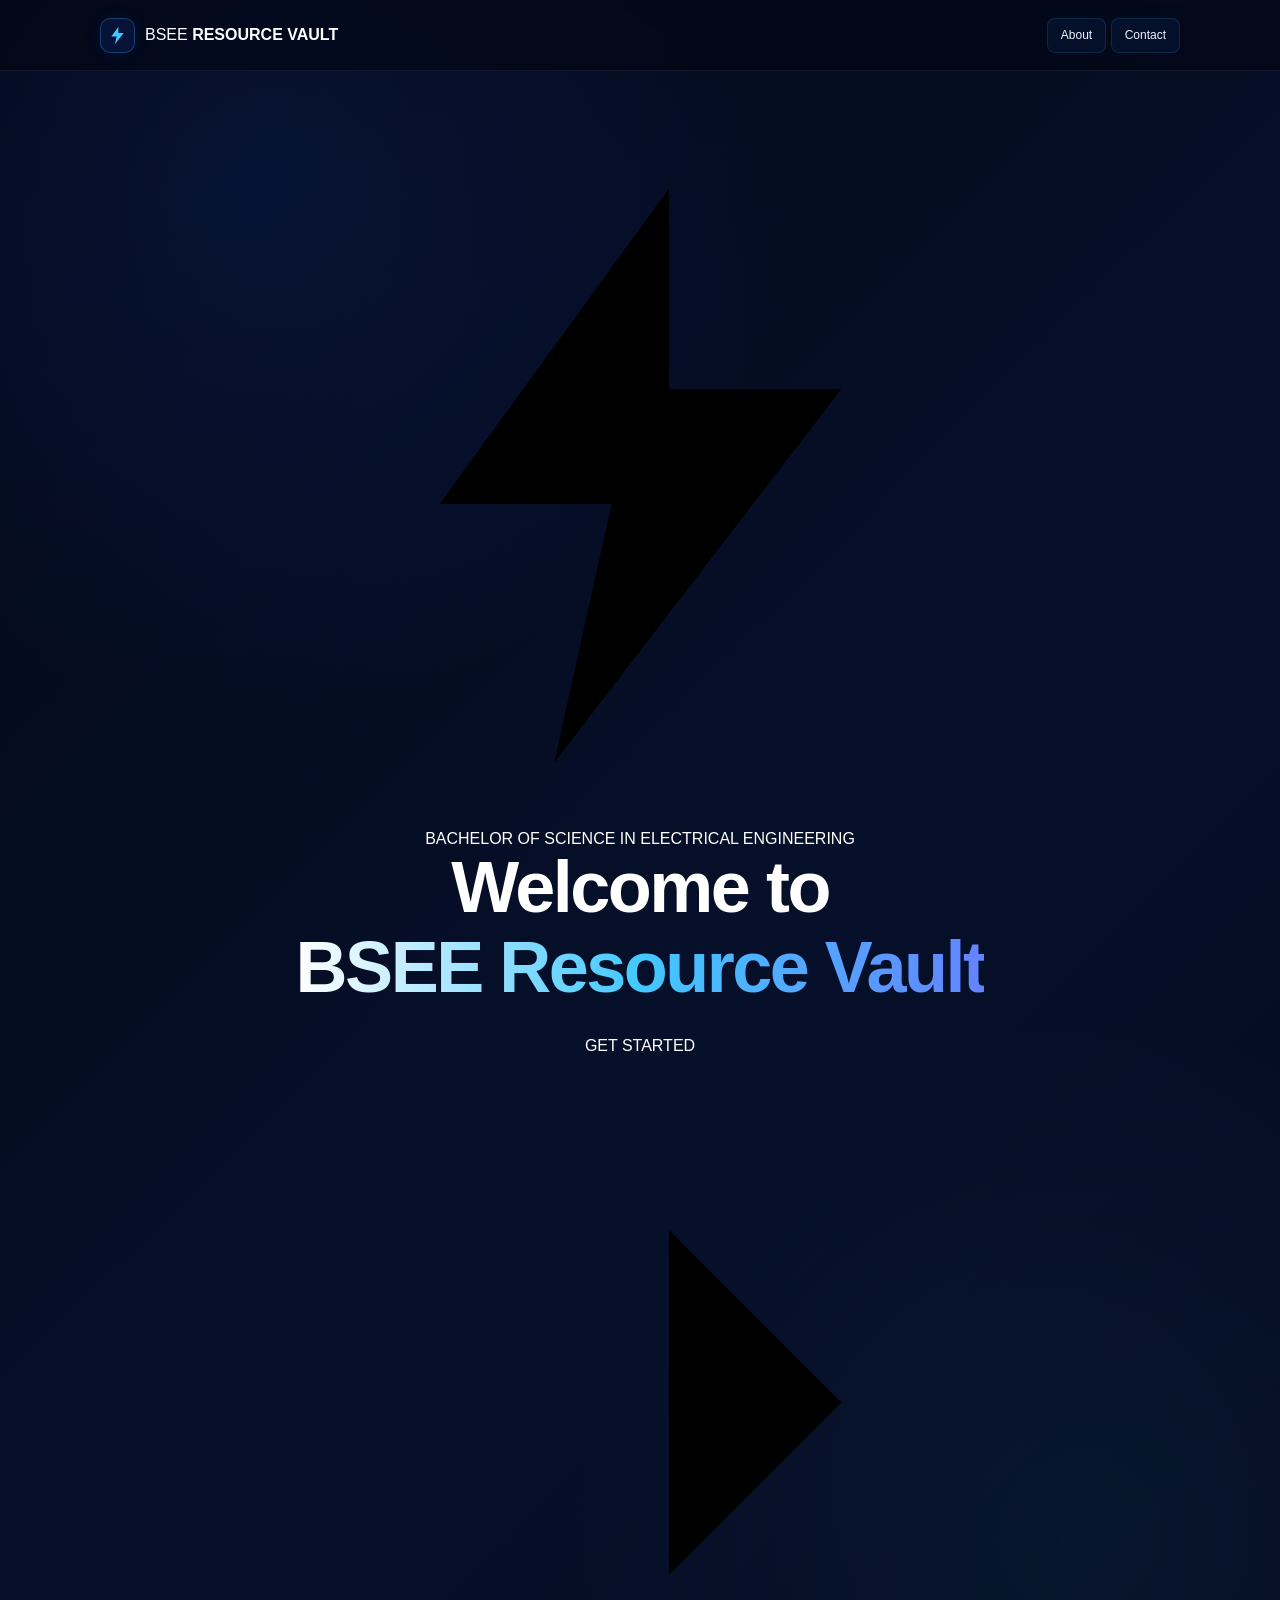
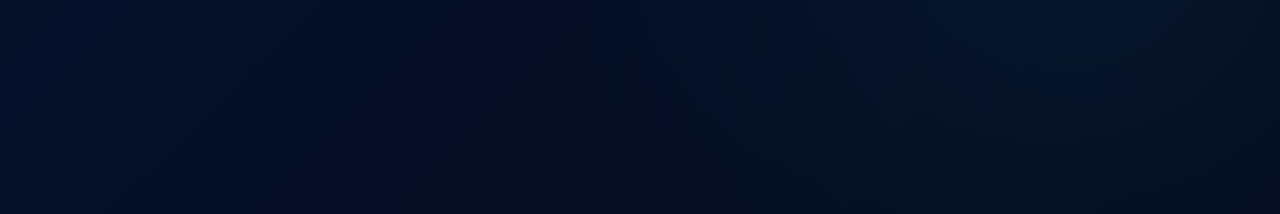
==== commit bb706125: "Update index.html" ====
--- a/index.html
+++ b/index.html
@@ -2,31 +2,20 @@
 <html lang="en">
 
 <head>
-
     <meta charset="UTF-8">
 
-    <meta
-        name="viewport"
-        content="width=device-width, initial-scale=1.0"
-    >
+    <meta name="viewport"
+          content="width=device-width, initial-scale=1.0">
+
+    <meta name="description"
+          content="BSEE Resource Vault - Electrical Engineering resources by BSEE 2025-29">
 
     <title>BSEE Resource Vault</title>
 
-    <meta
-        name="description"
-        content="BSEE Resource Vault - Electrical Engineering resources"
-    >
-
-    <link
-        rel="stylesheet"
-        href="css/style.css"
-    >
-
+    <link rel="stylesheet" href="css/style.css">
 </head>
 
-
-<body>
-
+<body class="home-page">
 
     <!-- =====================================================
          HEADER
@@ -36,71 +25,45 @@
 
         <div class="container header-inner">
 
-
-            <!-- BRAND -->
-
-            <a
-                href="index.html"
-                class="brand"
-            >
+            <a href="index.html" class="brand">
 
                 <span class="brand-icon">
-
-                    <svg
-                        viewBox="0 0 24 24"
-                        aria-hidden="true"
-                    >
-
-                        <path
-                            d="M13.2 2 5 13h5.4L9.8 22 19 9h-5.7z"
-                        />
-
+                    <svg viewBox="0 0 24 24" aria-hidden="true">
+                        <path d="M13 2 5 13h6l-2 9 10-13h-6z"></path>
                     </svg>
-
                 </span>
 
-
-                <span class="brand-name">
-
-                    BSEE
-
-                    <span>
-                        RESOURCE VAULT
-                    </span>
-
+                <span class="brand-text">
+                    <span>BSEE</span>
+                    <strong>RESOURCE VAULT</strong>
                 </span>
 
             </a>
 
 
-            <!-- NAVIGATION -->
-
-            <nav class="header-nav">
+            <div class="header-actions">
 
                 <button
+                    type="button"
                     class="header-button"
-                    type="button"
-                    data-about-open
+                    id="aboutButton"
                 >
                     About
                 </button>
 
-
                 <button
+                    type="button"
                     class="header-button"
-                    type="button"
-                    data-contact-open
+                    id="contactButton"
                 >
                     Contact
                 </button>
 
-            </nav>
-
+            </div>
 
         </div>
 
     </header>
-
 
 
     <!-- =====================================================
@@ -109,91 +72,51 @@
 
     <main class="hero">
 
-
-        <!-- BACKGROUND -->
-
-        <div class="technical-grid"></div>
-
-        <div class="soft-glow glow-one"></div>
-
-        <div class="soft-glow glow-two"></div>
-
-
-        <!-- HERO CONTENT -->
-
-        <div class="container hero-content">
-
-
-            <!-- LIGHTNING SYMBOL -->
-
-            <div class="hero-mark">
-
-                <svg
-                    viewBox="0 0 24 24"
-                    aria-hidden="true"
-                >
-
-                    <path
-                        d="M13.2 2 5 13h5.4L9.8 22 19 9h-5.7z"
-                    />
-
+        <div class="hero-grid"></div>
+
+        <div class="hero-glow hero-glow-left"></div>
+        <div class="hero-glow hero-glow-right"></div>
+
+
+        <div class="hero-content">
+
+            <div class="hero-icon">
+
+                <svg viewBox="0 0 24 24" aria-hidden="true">
+                    <path d="M13 2 5 13h6l-2 9 10-13h-6z"></path>
                 </svg>
 
             </div>
 
 
-            <!-- SMALL TITLE -->
-
-            <div class="hero-kicker">
-
+            <p class="hero-label">
                 BACHELOR OF SCIENCE IN ELECTRICAL ENGINEERING
-
-            </div>
-
-
-            <!-- MAIN TITLE -->
+            </p>
+
 
             <h1>
-
                 Welcome to
-
-                <span>
-                    BSEE Resource Vault
-                </span>
-
+                <span>BSEE Resource Vault</span>
             </h1>
 
-
-            <!-- BUTTON -->
 
             <a
                 href="resources.html"
-                class="primary-button"
+                class="start-button"
             >
 
-                <span>
-                    GET STARTED
-                </span>
-
-
-                <svg
-                    viewBox="0 0 24 24"
-                    aria-hidden="true"
-                >
-
-                    <path d="M5 12h14"/>
-
-                    <path d="m13 6 6 6-6 6"/>
-
+                <span>GET STARTED</span>
+
+                <svg viewBox="0 0 24 24" aria-hidden="true">
+                    <path d="M5 12h14"></path>
+                    <path d="m13 6 6 6-6 6"></path>
                 </svg>
 
             </a>
 
-
         </div>
 
     </main>
-
 
 
     <!-- =====================================================
@@ -206,53 +129,39 @@
         aria-hidden="true"
     >
 
+        <div class="modal-backdrop" id="aboutBackdrop"></div>
+
 
         <div
-            class="modal-overlay"
-            data-about-close
-        ></div>
-
-
-
-        <div
-            class="modal-box about-box"
+            class="modal-content about-modal"
             role="dialog"
             aria-modal="true"
-            aria-labelledby="about-title"
+            aria-labelledby="aboutHeading"
         >
 
-
-            <!-- CLOSE -->
-
             <button
+                type="button"
                 class="modal-close"
-                type="button"
-                aria-label="Close about"
-                data-about-close
+                id="aboutClose"
+                aria-label="Close About"
             >
-                ×
+                &times;
             </button>
 
 
-
-            <!-- ABOUT ICON -->
-
             <div class="modal-icon">
 
-                <svg
-                    viewBox="0 0 24 24"
-                    aria-hidden="true"
-                >
+                <svg viewBox="0 0 24 24" aria-hidden="true">
 
                     <circle
                         cx="12"
                         cy="12"
                         r="9"
-                    />
+                    ></circle>
 
                     <path
                         d="M12 10v6"
-                    />
+                    ></path>
 
                     <circle
                         cx="12"
@@ -260,103 +169,75 @@
                         r="0.7"
                         fill="currentColor"
                         stroke="none"
-                    />
+                    ></circle>
 
                 </svg>
 
             </div>
 
 
-
-            <!-- ABOUT TITLE -->
-
-            <h2 id="about-title">
-
+            <h2 id="aboutHeading">
                 About BSEE Resource Vault
-
             </h2>
 
 
-
-            <!-- ABOUT PARAGRAPHS -->
-
-            <div class="about-text">
-
+            <div class="about-paragraphs">
 
                 <p>
-
                     <strong>BSEE Resource Vault</strong> is a
                     student-led initiative of the
                     <strong>BSEE 2025–29 batch</strong>, created
-                    with the aim of bringing essential Electrical
-                    Engineering resources together in one accessible
-                    and organized platform. The purpose of this
-                    initiative is simple: to make academic resources
-                    easier to find, easier to access, and more useful
-                    for students throughout their university journey.
-
+                    with the purpose of bringing useful Electrical
+                    Engineering resources together in one organized,
+                    accessible, and easy-to-use platform. The goal is
+                    to make academic material easier to find and to
+                    provide students with a reliable place to access
+                    resources throughout their university journey.
                 </p>
 
-
-
                 <p>
-
-                    The platform currently provides access to
-                    semester-wise study material, past papers,
-                    projects, and resources collected from senior
-                    batches. As our batch progresses through the
-                    degree, the platform will continue to grow with
-                    additional semesters, academic material, projects,
-                    and other resources that may benefit the students
-                    who come after us.
-
+                    The platform currently brings together semester
+                    resources, past papers, projects, and drives
+                    containing material from senior batches. As the
+                    BSEE 2025–29 batch progresses through the degree,
+                    this platform will continue to grow with more
+                    semesters, additional academic material, projects,
+                    and resources that may benefit the students who
+                    follow us.
                 </p>
 
-
-
                 <p>
-
-                    More than a collection of files and links, this
-                    platform represents a small effort by the
-                    <strong>BSEE 2025–29 batch</strong> to leave behind
-                    something useful for our juniors. We hope that the
-                    resources gathered here will save time, support
-                    preparation, encourage collaboration, and make the
-                    academic experience a little easier for those who
-                    follow.
-
+                    This is more than a collection of files and links.
+                    It is a small effort by the
+                    <strong>BSEE 2025–29 batch</strong> to build
+                    something useful for our juniors. We hope this
+                    platform helps students save time, prepare better,
+                    share knowledge, and make their academic journey
+                    a little easier.
                 </p>
 
-
-
-                <!-- SIGNATURE -->
-
-                <div class="about-signature">
-
-                    <span>
-                        Built with purpose by
-                    </span>
-
-
-                    <strong>
-                        BSEE 2025–29
-                    </strong>
-
-
-                    <small>
-                        More resources. More semesters. More to come.
-                    </small>
-
-                </div>
-
-
-            </div>
-
+            </div>
+
+
+            <div class="about-signature">
+
+                <span>
+                    Built with purpose by
+                </span>
+
+                <strong>
+                    BSEE 2025–29
+                </strong>
+
+                <small>
+                    More resources. More semesters. More to come.
+                </small>
+
+            </div>
 
         </div>
 
     </div>
-
 
 
     <!-- =====================================================
@@ -369,43 +250,29 @@
         aria-hidden="true"
     >
 
+        <div class="modal-backdrop" id="contactBackdrop"></div>
+
 
         <div
-            class="modal-overlay"
-            data-contact-close
-        ></div>
-
-
-
-        <div
-            class="modal-box"
+            class="modal-content contact-modal"
             role="dialog"
             aria-modal="true"
-            aria-labelledby="contact-title"
+            aria-labelledby="contactHeading"
         >
 
-
-            <!-- CLOSE -->
-
             <button
+                type="button"
                 class="modal-close"
-                type="button"
-                aria-label="Close contact"
-                data-contact-close
+                id="contactClose"
+                aria-label="Close Contact"
             >
-                ×
+                &times;
             </button>
 
 
-
-            <!-- CONTACT ICON -->
-
             <div class="modal-icon">
 
-                <svg
-                    viewBox="0 0 24 24"
-                    aria-hidden="true"
-                >
+                <svg viewBox="0 0 24 24" aria-hidden="true">
 
                     <rect
                         x="4"
@@ -413,34 +280,43 @@
                         width="16"
                         height="14"
                         rx="2"
-                    />
+                    ></rect>
 
                     <path
                         d="m4 7 8 6 8-6"
-                    />
+                    ></path>
 
                 </svg>
 
             </div>
 
 
-
-            <!-- CONTACT TITLE -->
-
-            <h2 id="contact-title">
-
+            <h2 id="contactHeading">
                 For Help Contact
-
             </h2>
 
 
-
-            <!-- CONTACTS -->
-
             <div class="contact-list">
 
 
-                <div class="contact-item">
+                <!-- 1 -->
+                <div class="contact-person">
+
+                    <h3>
+                        Aqsa Noor
+                    </h3>
+
+                    <a
+                        href="mailto:aqsa36noor36@gmail.com"
+                    >
+                        aqsa36noor36@gmail.com
+                    </a>
+
+                </div>
+
+
+                <!-- 2 -->
+                <div class="contact-person">
 
                     <h3>
                         Muhammad Uzair
@@ -455,8 +331,8 @@
                 </div>
 
 
-
-                <div class="contact-item">
+                <!-- 3 -->
+                <div class="contact-person">
 
                     <h3>
                         Asad Javed
@@ -471,38 +347,15 @@
                 </div>
 
 
-
-                <div class="contact-item">
-
-                    <h3>
-                        Aqsa Noor
-                    </h3>
-
-                    <a
-                        href="mailto:aqsa36noor36@gmail.com"
-                    >
-                        aqsa36noor36@gmail.com
-                    </a>
-
-                </div>
-
-
-            </div>
-
+            </div>
 
         </div>
 
     </div>
 
 
-
-    <!-- =====================================================
-         JAVASCRIPT
-    ====================================================== -->
-
     <script src="js/main.js"></script>
 
-
 </body>
 
 </html>
--- a/css/style.css
+++ b/css/style.css
@@ -1,6 +1,6 @@
 /* =========================================================
    BSEE RESOURCE VAULT
-   LIGHTWEIGHT PREMIUM BLUE UI
+   LIGHTWEIGHT PREMIUM ULTRAMARINE UI
    ========================================================= */
 
 
@@ -18,6 +18,7 @@
 
     --blue: #245cff;
     --blue-light: #3978ff;
+
     --cyan: #42c8ff;
 
     --white: #ffffff;
@@ -44,15 +45,20 @@
    ========================================================= */
 
 * {
+
     margin: 0;
     padding: 0;
 
     box-sizing: border-box;
 }
 
+
 html {
-    scroll-behavior: smooth;
-}
+
+    scroll-behavior:
+        smooth;
+}
+
 
 body {
 
@@ -64,19 +70,23 @@
         Helvetica,
         sans-serif;
 
-    color: var(--white);
-
-    background:
+    color:
+        var(--white);
+
+    background:
+
         radial-gradient(
             circle at 20% 10%,
             rgba(36,92,255,0.11),
             transparent 28%
         ),
+
         radial-gradient(
             circle at 85% 85%,
             rgba(66,200,255,0.055),
             transparent 28%
         ),
+
         linear-gradient(
             135deg,
             #030817,
@@ -84,46 +94,65 @@
             #040a1d
         );
 
-    overflow-x: hidden;
-
-    line-height: 1.5;
-}
+    overflow-x:
+        hidden;
+
+    line-height:
+        1.5;
+}
+
 
 body.modal-open {
-    overflow: hidden;
-}
+    overflow:
+        hidden;
+}
+
 
 a {
-    color: inherit;
-    text-decoration: none;
-}
+
+    color:
+        inherit;
+
+    text-decoration:
+        none;
+}
+
 
 button {
-    font: inherit;
-}
-
-
-/* =========================================================
-   SUBTLE GLOBAL GRID
+
+    font:
+        inherit;
+}
+
+
+/* =========================================================
+   GLOBAL TECHNICAL GRID
    ========================================================= */
 
 body::before {
 
-    content: "";
-
-    position: fixed;
-
-    inset: 0;
-
-    pointer-events: none;
-
-    opacity: 0.27;
+    content:
+        "";
+
+    position:
+        fixed;
+
+    inset:
+        0;
+
+    pointer-events:
+        none;
+
+    opacity:
+        0.27;
 
     background-image:
+
         linear-gradient(
             rgba(66,200,255,0.028) 1px,
             transparent 1px
         ),
+
         linear-gradient(
             90deg,
             rgba(66,200,255,0.028) 1px,
@@ -142,7 +171,7 @@
 .container {
 
     width:
-        min(1080px, 91%);
+        min(1080px,91%);
 
     margin:
         0 auto;
@@ -172,6 +201,7 @@
         blur(12px);
 }
 
+
 .header-inner {
 
     min-height:
@@ -203,6 +233,7 @@
     gap:
         10px;
 }
+
 
 .brand-icon {
 
@@ -239,6 +270,7 @@
         rgba(36,92,255,0.08);
 }
 
+
 .brand-icon svg {
 
     width:
@@ -251,6 +283,7 @@
         currentColor;
 }
 
+
 .brand-name {
 
     display:
@@ -259,6 +292,9 @@
     flex-direction:
         column;
 
+    color:
+        white;
+
     font-size:
         13px;
 
@@ -272,6 +308,7 @@
         0.9px;
 }
 
+
 .brand-name span {
 
     color:
@@ -286,7 +323,7 @@
 
 
 /* =========================================================
-   HEADER NAVIGATION
+   HEADER BUTTONS
    ========================================================= */
 
 .header-nav {
@@ -300,6 +337,7 @@
     gap:
         7px;
 }
+
 
 .header-button {
 
@@ -341,6 +379,7 @@
         var(--transition);
 }
 
+
 .header-button:hover {
 
     background:
@@ -382,6 +421,7 @@
         center;
 }
 
+
 .technical-grid {
 
     position:
@@ -391,10 +431,12 @@
         0;
 
     background-image:
+
         linear-gradient(
             rgba(66,200,255,0.03) 1px,
             transparent 1px
         ),
+
         linear-gradient(
             90deg,
             rgba(66,200,255,0.03) 1px,
@@ -405,6 +447,7 @@
         56px 56px;
 }
 
+
 .soft-glow {
 
     position:
@@ -420,6 +463,7 @@
         none;
 }
 
+
 .glow-one {
 
     width:
@@ -438,6 +482,7 @@
         rgba(36,92,255,0.08);
 }
 
+
 .glow-two {
 
     width:
@@ -478,7 +523,7 @@
 
 
 /* =========================================================
-   HERO ICON
+   HERO LIGHTNING
    ========================================================= */
 
 .hero-mark {
@@ -523,6 +568,7 @@
         rgba(36,92,255,0.10);
 }
 
+
 .hero-mark svg {
 
     width:
@@ -574,12 +620,13 @@
     line-height:
         1;
 
+    font-weight:
+        900;
+
     letter-spacing:
         -2.5px;
-
-    font-weight:
-        900;
-}
+}
+
 
 .hero h1 span {
 
@@ -638,6 +685,9 @@
     padding:
         0 25px;
 
+    color:
+        white;
+
     background:
         linear-gradient(
             135deg,
@@ -652,9 +702,6 @@
     border-radius:
         9px;
 
-    color:
-        white;
-
     font-size:
         12px;
 
@@ -672,6 +719,7 @@
         var(--transition);
 }
 
+
 .primary-button svg {
 
     width:
@@ -695,6 +743,7 @@
     stroke-linejoin:
         round;
 }
+
 
 .primary-button:hover {
 
@@ -717,6 +766,11 @@
         58px 0 70px;
 }
 
+
+/* =========================================================
+   PAGE HEADING
+   ========================================================= */
+
 .page-heading {
 
     display:
@@ -735,6 +789,7 @@
         38px;
 }
 
+
 .page-heading h1 {
 
     font-size:
@@ -752,6 +807,7 @@
     white-space:
         nowrap;
 }
+
 
 .heading-line {
 
@@ -772,6 +828,7 @@
         0.36;
 }
 
+
 .heading-line:last-child {
 
     background:
@@ -793,7 +850,7 @@
         grid;
 
     grid-template-columns:
-        repeat(4, minmax(0,1fr));
+        repeat(4,minmax(0,1fr));
 
     gap:
         14px;
@@ -844,6 +901,7 @@
     transition:
         var(--transition);
 }
+
 
 .resource-card::before {
 
@@ -883,11 +941,14 @@
         none;
 }
 
+
 .resource-card:hover::before {
+
     left:
         130%;
 }
 
+
 .resource-card:hover {
 
     transform:
@@ -895,13 +956,6 @@
 
     border-color:
         var(--border-hover);
-
-    background:
-        linear-gradient(
-            145deg,
-            rgba(12,29,69,1),
-            rgba(7,17,40,1)
-        );
 
     box-shadow:
         0 14px 32px
@@ -910,7 +964,7 @@
 
 
 /* =========================================================
-   RESOURCE CARD TOP
+   RESOURCE TOP
    ========================================================= */
 
 .resource-card-top {
@@ -924,6 +978,7 @@
     justify-content:
         space-between;
 }
+
 
 .resource-icon {
 
@@ -959,6 +1014,7 @@
         var(--transition);
 }
 
+
 .resource-icon svg {
 
     width:
@@ -983,6 +1039,7 @@
         round;
 }
 
+
 .resource-card:hover .resource-icon {
 
     color:
@@ -990,11 +1047,8 @@
 
     background:
         rgba(36,92,255,0.18);
-
-    box-shadow:
-        0 0 18px
-        rgba(66,200,255,0.07);
-}
+}
+
 
 .card-index {
 
@@ -1013,7 +1067,7 @@
 
 
 /* =========================================================
-   RESOURCE CARD TITLE
+   RESOURCE TITLE
    ========================================================= */
 
 .resource-card h2 {
@@ -1029,14 +1083,11 @@
 
     font-weight:
         850;
-
-    letter-spacing:
-        -0.2px;
-}
-
-
-/* =========================================================
-   RESOURCE CARD ACTION
+}
+
+
+/* =========================================================
+   RESOURCE ACTION
    ========================================================= */
 
 .card-action {
@@ -1063,6 +1114,7 @@
         1.2px;
 }
 
+
 .card-action svg {
 
     width:
@@ -1090,6 +1142,7 @@
         var(--transition);
 }
 
+
 .resource-card:hover .card-action svg {
 
     transform:
@@ -1107,7 +1160,7 @@
         grid;
 
     grid-template-columns:
-        repeat(4, minmax(0,1fr));
+        repeat(4,minmax(0,1fr));
 
     gap:
         14px;
@@ -1155,9 +1208,9 @@
 }
 
 
-/* =========================
+/* =========================================================
    OPEN SEMESTER
-   ========================= */
+   ========================================================= */
 
 .semester-card.open {
 
@@ -1180,6 +1233,7 @@
         rgba(36,92,255,0.06);
 }
 
+
 .semester-card.open:hover {
 
     transform:
@@ -1194,9 +1248,9 @@
 }
 
 
-/* =========================
+/* =========================================================
    LOCKED SEMESTER
-   ========================= */
+   ========================================================= */
 
 .semester-card.locked {
 
@@ -1260,6 +1314,7 @@
         10px;
 }
 
+
 .semester-icon svg {
 
     width:
@@ -1284,6 +1339,7 @@
         round;
 }
 
+
 .locked .semester-icon {
 
     color:
@@ -1313,6 +1369,7 @@
         900;
 }
 
+
 .semester-card h2 {
 
     margin-top:
@@ -1327,7 +1384,7 @@
 
 
 /* =========================================================
-   SEMESTER ACTION
+   SEMESTER STATUS
    ========================================================= */
 
 .semester-action {
@@ -1349,10 +1406,6 @@
 }
 
 
-/* =========================================================
-   LOCKED STATUS
-   ========================================================= */
-
 .semester-status {
 
     margin-top:
@@ -1371,6 +1424,7 @@
         1.3px;
 }
 
+
 .coming-soon {
 
     margin-top:
@@ -1400,7 +1454,7 @@
         grid;
 
     grid-template-columns:
-        repeat(4, minmax(0,1fr));
+        repeat(4,minmax(0,1fr));
 
     gap:
         14px;
@@ -1458,6 +1512,7 @@
         var(--transition);
 }
 
+
 .batch-card:hover {
 
     transform:
@@ -1513,6 +1568,7 @@
         var(--transition);
 }
 
+
 .drive-icon svg {
 
     width:
@@ -1537,6 +1593,7 @@
         round;
 }
 
+
 .batch-card:hover .drive-icon {
 
     color:
@@ -1544,10 +1601,6 @@
 
     transform:
         scale(1.05);
-
-    box-shadow:
-        0 0 18px
-        rgba(66,200,255,0.06);
 }
 
 
@@ -1567,6 +1620,7 @@
         900;
 }
 
+
 .drive-label {
 
     margin-top:
@@ -1614,10 +1668,13 @@
         20px;
 }
 
+
 .modal.show {
+
     display:
         flex;
 }
+
 
 .modal-overlay {
 
@@ -1634,16 +1691,17 @@
         blur(6px);
 }
 
+
 .modal-box {
+
+    position:
+        relative;
+
+    z-index:
+        2;
 
     width:
         min(440px,100%);
-
-    position:
-        relative;
-
-    z-index:
-        2;
 
     padding:
         30px;
@@ -1667,6 +1725,74 @@
         rgba(0,0,0,0.45);
 }
 
+
+/* =========================================================
+   MODAL CLOSE
+   ========================================================= */
+
+.modal-close {
+
+    position:
+        absolute;
+
+    top:
+        10px;
+
+    right:
+        12px;
+
+    width:
+        32px;
+
+    height:
+        32px;
+
+    display:
+        flex;
+
+    align-items:
+        center;
+
+    justify-content:
+        center;
+
+    border:
+        none;
+
+    background:
+        transparent;
+
+    color:
+        white;
+
+    font-size:
+        23px;
+
+    border-radius:
+        7px;
+
+    cursor:
+        pointer;
+
+    transition:
+        var(--transition);
+}
+
+
+.modal-close:hover {
+
+    color:
+        var(--cyan);
+
+    background:
+        rgba(255,255,255,0.06);
+}
+
+
+/* =========================================================
+   MODAL ICON
+   ========================================================= */
+
 .modal-icon {
 
     width:
@@ -1701,6 +1827,7 @@
         12px;
 }
 
+
 .modal-icon svg {
 
     width:
@@ -1725,6 +1852,7 @@
         round;
 }
 
+
 .modal-box h2 {
 
     margin-bottom:
@@ -1735,63 +1863,9 @@
 
     font-size:
         20px;
-}
-
-.modal-close {
-
-    position:
-        absolute;
-
-    top:
-        10px;
-
-    right:
-        12px;
-
-    width:
-        32px;
-
-    height:
-        32px;
-
-    display:
-        flex;
-
-    align-items:
-        center;
-
-    justify-content:
-        center;
-
-    border:
-        none;
-
-    background:
-        transparent;
-
-    color:
-        white;
-
-    font-size:
-        23px;
-
-    border-radius:
-        7px;
-
-    cursor:
-        pointer;
-
-    transition:
-        var(--transition);
-}
-
-.modal-close:hover {
-
-    color:
-        var(--cyan);
-
-    background:
-        rgba(255,255,255,0.06);
+
+    font-weight:
+        850;
 }
 
 
@@ -1812,11 +1886,14 @@
         rgba(255,255,255,0.06);
 }
 
+
 .contact-item:first-child {
+
     border-top:
         none;
 }
 
+
 .contact-item h3 {
 
     margin-bottom:
@@ -1826,6 +1903,7 @@
         14px;
 }
 
+
 .contact-item a {
 
     color:
@@ -1838,9 +1916,133 @@
         var(--transition);
 }
 
+
 .contact-item a:hover {
+
     color:
         var(--cyan);
+}
+
+
+/* =========================================================
+   ABOUT
+   ========================================================= */
+
+.about-box {
+
+    width:
+        min(520px,100%);
+
+    max-height:
+        86vh;
+
+    overflow-y:
+        auto;
+}
+
+
+.about-text {
+
+    text-align:
+        left;
+}
+
+
+.about-text p {
+
+    margin-bottom:
+        17px;
+
+    color:
+        var(--muted);
+
+    font-size:
+        12px;
+
+    line-height:
+        1.78;
+}
+
+
+.about-text p strong {
+
+    color:
+        var(--text);
+
+    font-weight:
+        800;
+}
+
+
+/* =========================================================
+   ABOUT SIGNATURE
+   ========================================================= */
+
+.about-signature {
+
+    margin-top:
+        20px;
+
+    padding-top:
+        18px;
+
+    text-align:
+        center;
+
+    border-top:
+        1px solid
+        rgba(255,255,255,0.07);
+}
+
+
+.about-signature span {
+
+    display:
+        block;
+
+    margin-bottom:
+        4px;
+
+    color:
+        var(--muted);
+
+    font-size:
+        10px;
+}
+
+
+.about-signature strong {
+
+    display:
+        block;
+
+    color:
+        var(--cyan);
+
+    font-size:
+        15px;
+
+    font-weight:
+        900;
+
+    letter-spacing:
+        1px;
+}
+
+
+.about-signature small {
+
+    display:
+        block;
+
+    margin-top:
+        6px;
+
+    color:
+        #62728f;
+
+    font-size:
+        9px;
 }
 
 
@@ -1871,7 +2073,7 @@
     .batch-grid {
 
         grid-template-columns:
-            repeat(2, minmax(0,1fr));
+            repeat(2,minmax(0,1fr));
     }
 
 }
@@ -1882,6 +2084,7 @@
    ========================================================= */
 
 @media (max-width: 600px) {
+
 
     .container {
         width:
@@ -1896,6 +2099,7 @@
 
 
     .brand-icon {
+
         width:
             31px;
 
@@ -1905,12 +2109,14 @@
 
 
     .brand-name {
+
         font-size:
             10px;
     }
 
 
     .brand-name span {
+
         font-size:
             8px;
     }
@@ -1937,6 +2143,7 @@
 
 
     .hero-content {
+
         padding:
             45px 0;
     }
@@ -1978,7 +2185,7 @@
     .hero h1 {
 
         font-size:
-            clamp(36px, 11vw, 52px);
+            clamp(36px,11vw,52px);
 
         letter-spacing:
             -1.7px;
@@ -2023,6 +2230,7 @@
 
 
     .heading-line {
+
         width:
             25px;
     }
@@ -2040,7 +2248,7 @@
     }
 
 
-    /* COMPACT MOBILE RESOURCE TILE */
+    /* RESOURCE TILES */
 
     .resource-card {
 
@@ -2055,13 +2263,6 @@
     }
 
 
-    .resource-card-top {
-
-        align-items:
-            center;
-    }
-
-
     .resource-icon {
 
         width:
@@ -2085,12 +2286,6 @@
     }
 
 
-    .card-index {
-        font-size:
-            8px;
-    }
-
-
     .resource-card h2 {
 
         max-width:
@@ -2118,7 +2313,7 @@
     }
 
 
-    /* COMPACT MOBILE SEMESTER */
+    /* SEMESTERS */
 
     .semester-card {
 
@@ -2140,9 +2335,6 @@
 
         margin-bottom:
             5px;
-
-        border-radius:
-            8px;
     }
 
 
@@ -2157,6 +2349,7 @@
 
 
     .semester-number {
+
         font-size:
             21px;
     }
@@ -2190,7 +2383,7 @@
     }
 
 
-    /* COMPACT MOBILE SENIOR DRIVE */
+    /* SENIOR DRIVES */
 
     .batch-card {
 
@@ -2245,10 +2438,32 @@
     }
 
 
-    .modal-box {
+    /* ABOUT */
+
+    .about-box {
+
+        max-height:
+            88vh;
 
         padding:
-            27px 18px;
+            28px 19px;
+    }
+
+
+    .about-text p {
+
+        font-size:
+            11px;
+
+        line-height:
+            1.72;
+    }
+
+
+    .about-signature strong {
+
+        font-size:
+            14px;
     }
 
 }
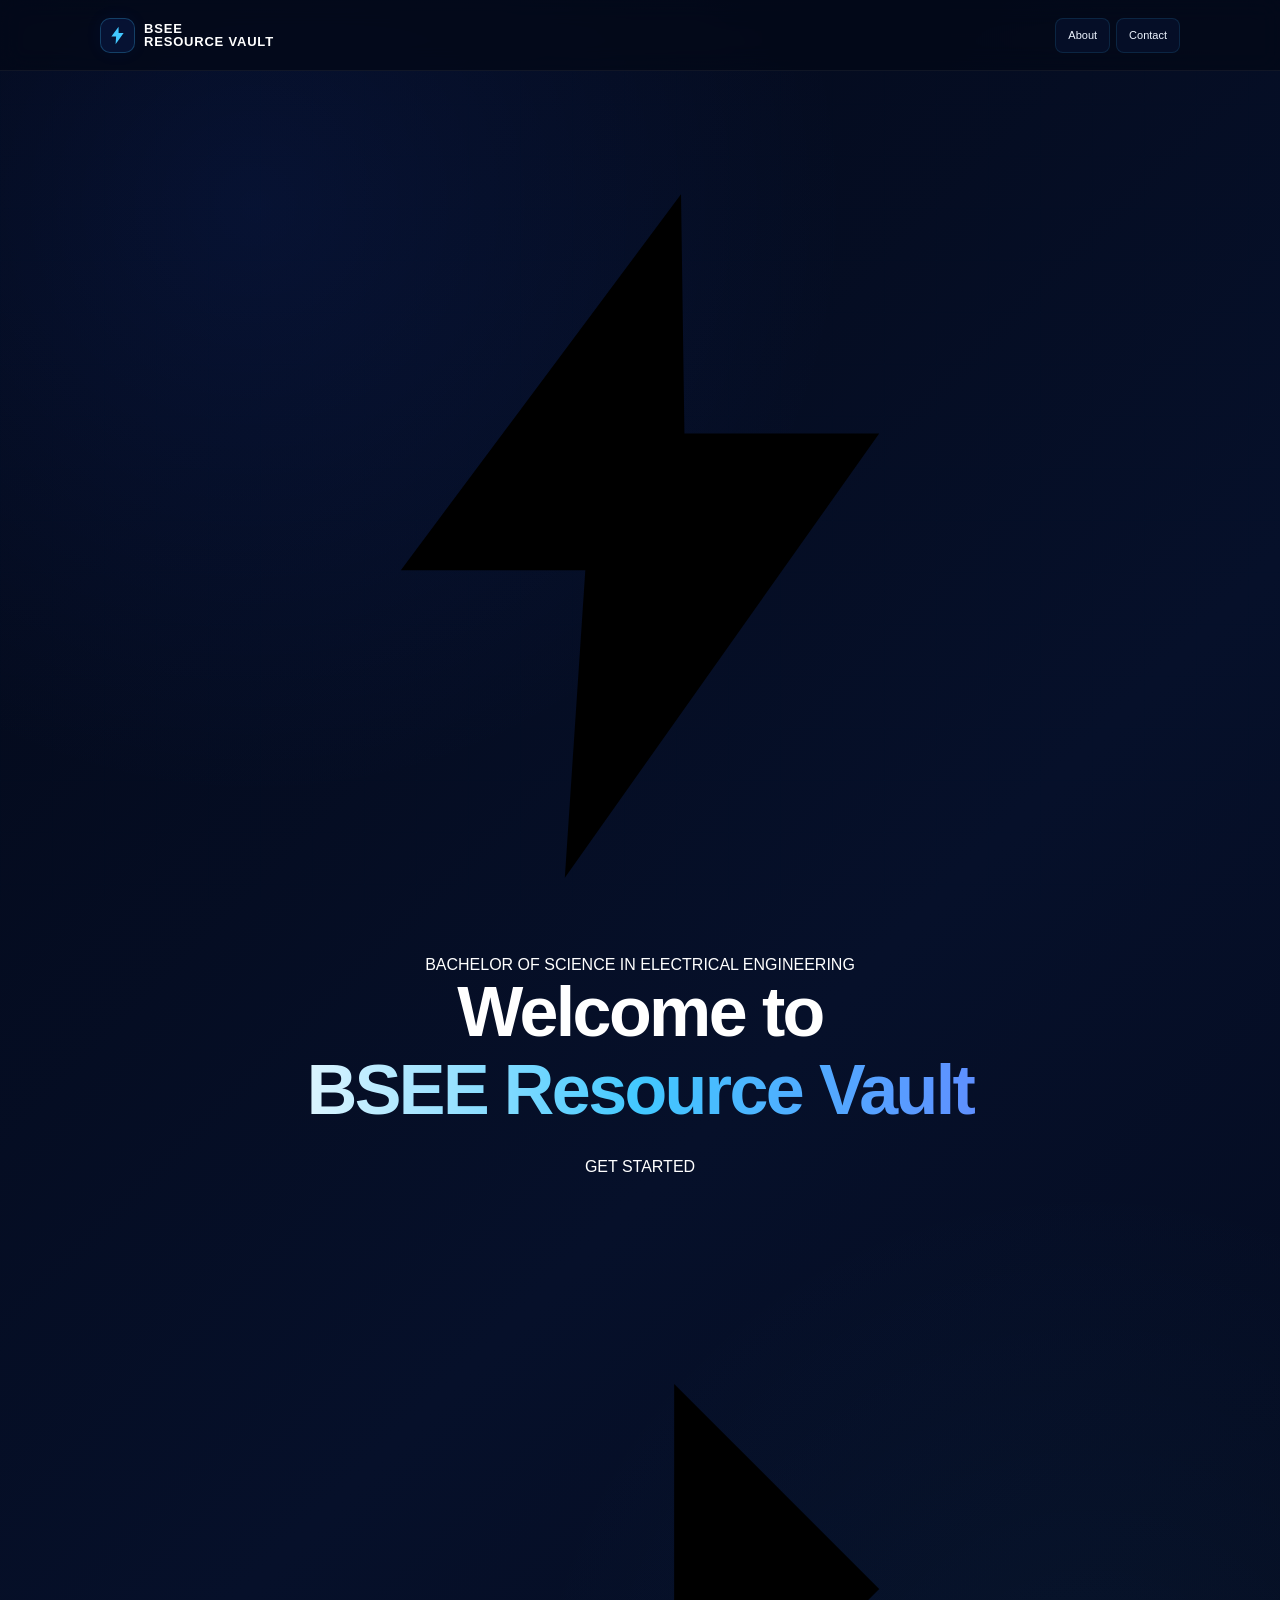
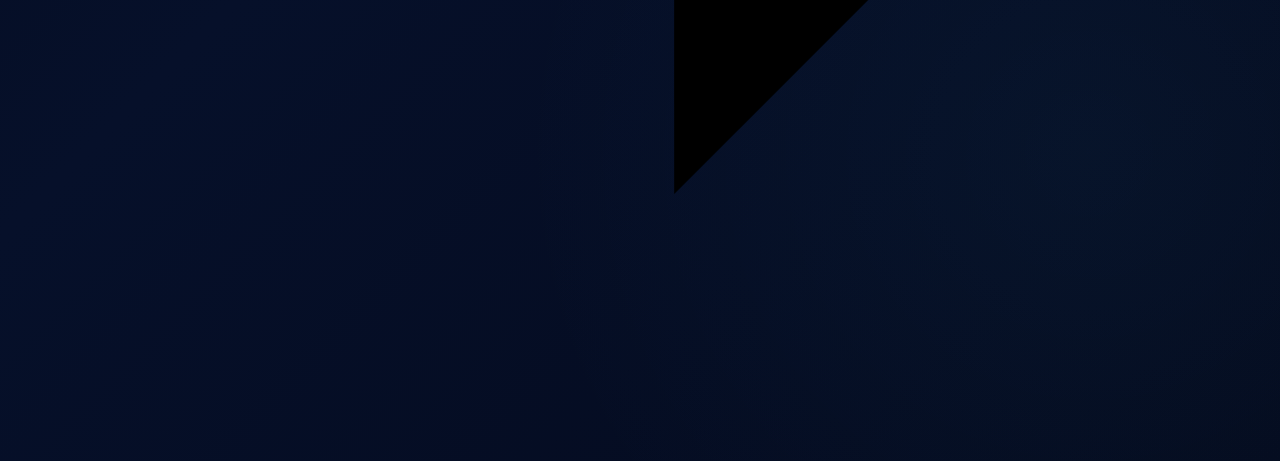
==== commit 2b5f7a5a: "Update index.html" ====
--- a/index.html
+++ b/index.html
@@ -1,41 +1,58 @@
 <!DOCTYPE html>
 <html lang="en">
-
 <head>
+
     <meta charset="UTF-8">
 
-    <meta name="viewport"
-          content="width=device-width, initial-scale=1.0">
-
-    <meta name="description"
-          content="BSEE Resource Vault - Electrical Engineering resources by BSEE 2025-29">
+    <meta
+        name="viewport"
+        content="width=device-width, initial-scale=1.0"
+    >
 
     <title>BSEE Resource Vault</title>
 
-    <link rel="stylesheet" href="css/style.css">
+    <meta
+        name="description"
+        content="BSEE Resource Vault - Electrical Engineering resources"
+    >
+
+    <link
+        rel="stylesheet"
+        href="css/style.css"
+    >
+
 </head>
 
-<body class="home-page">
-
-    <!-- =====================================================
+<body>
+
+
+    <!-- =========================
          HEADER
-    ====================================================== -->
+    ========================== -->
 
     <header class="site-header">
 
         <div class="container header-inner">
 
-            <a href="index.html" class="brand">
+            <a
+                href="index.html"
+                class="brand"
+            >
 
                 <span class="brand-icon">
-                    <svg viewBox="0 0 24 24" aria-hidden="true">
-                        <path d="M13 2 5 13h6l-2 9 10-13h-6z"></path>
+
+                    <svg
+                        viewBox="0 0 24 24"
+                        aria-hidden="true"
+                    >
+                        <path d="M13.2 2 5 13h5.4L9.8 22 19 9h-5.7z"/>
                     </svg>
+
                 </span>
 
-                <span class="brand-text">
-                    <span>BSEE</span>
-                    <strong>RESOURCE VAULT</strong>
+                <span class="brand-name">
+                    BSEE
+                    <span>RESOURCE VAULT</span>
                 </span>
 
             </a>
@@ -44,17 +61,17 @@
             <div class="header-actions">
 
                 <button
+                    class="header-button"
                     type="button"
-                    class="header-button"
-                    id="aboutButton"
+                    data-about-open
                 >
                     About
                 </button>
 
                 <button
+                    class="header-button"
                     type="button"
-                    class="header-button"
-                    id="contactButton"
+                    data-contact-open
                 >
                     Contact
                 </button>
@@ -66,62 +83,83 @@
     </header>
 
 
-    <!-- =====================================================
+    <!-- =========================
          HERO
-    ====================================================== -->
+    ========================== -->
 
     <main class="hero">
 
-        <div class="hero-grid"></div>
-
-        <div class="hero-glow hero-glow-left"></div>
-        <div class="hero-glow hero-glow-right"></div>
-
-
-        <div class="hero-content">
-
-            <div class="hero-icon">
-
-                <svg viewBox="0 0 24 24" aria-hidden="true">
-                    <path d="M13 2 5 13h6l-2 9 10-13h-6z"></path>
+        <div class="technical-grid"></div>
+
+        <div class="soft-glow glow-one"></div>
+
+        <div class="soft-glow glow-two"></div>
+
+
+        <div class="container hero-content">
+
+
+            <div class="hero-mark">
+
+                <svg
+                    viewBox="0 0 24 24"
+                    aria-hidden="true"
+                >
+                    <path d="M13.2 2 5 13h5.4L9.8 22 19 9h-5.7z"/>
                 </svg>
 
             </div>
 
 
-            <p class="hero-label">
+            <div class="hero-kicker">
+
                 BACHELOR OF SCIENCE IN ELECTRICAL ENGINEERING
-            </p>
+
+            </div>
 
 
             <h1>
+
                 Welcome to
-                <span>BSEE Resource Vault</span>
+
+                <span>
+                    BSEE Resource Vault
+                </span>
+
             </h1>
 
 
             <a
                 href="resources.html"
-                class="start-button"
+                class="primary-button"
             >
 
-                <span>GET STARTED</span>
-
-                <svg viewBox="0 0 24 24" aria-hidden="true">
-                    <path d="M5 12h14"></path>
-                    <path d="m13 6 6 6-6 6"></path>
+                <span>
+                    GET STARTED
+                </span>
+
+                <svg
+                    viewBox="0 0 24 24"
+                    aria-hidden="true"
+                >
+
+                    <path d="M5 12h14"/>
+
+                    <path d="m13 6 6 6-6 6"/>
+
                 </svg>
 
             </a>
 
+
         </div>
 
     </main>
 
 
-    <!-- =====================================================
+    <!-- =========================
          ABOUT MODAL
-    ====================================================== -->
+    ========================== -->
 
     <div
         class="modal"
@@ -129,109 +167,127 @@
         aria-hidden="true"
     >
 
-        <div class="modal-backdrop" id="aboutBackdrop"></div>
-
-
         <div
-            class="modal-content about-modal"
+            class="modal-overlay"
+            data-about-close
+        ></div>
+
+
+        <div
+            class="modal-box about-modal-box"
             role="dialog"
             aria-modal="true"
-            aria-labelledby="aboutHeading"
+            aria-labelledby="about-title"
         >
 
+
             <button
+                class="modal-close"
                 type="button"
-                class="modal-close"
-                id="aboutClose"
-                aria-label="Close About"
+                aria-label="Close about"
+                data-about-close
             >
-                &times;
+                ×
             </button>
 
 
             <div class="modal-icon">
 
-                <svg viewBox="0 0 24 24" aria-hidden="true">
+                <svg
+                    viewBox="0 0 24 24"
+                    aria-hidden="true"
+                >
 
                     <circle
                         cx="12"
                         cy="12"
                         r="9"
-                    ></circle>
+                    />
 
                     <path
-                        d="M12 10v6"
-                    ></path>
-
-                    <circle
-                        cx="12"
-                        cy="7"
-                        r="0.7"
-                        fill="currentColor"
-                        stroke="none"
-                    ></circle>
+                        d="M12 11v5"
+                    />
+
+                    <path
+                        d="M12 8h.01"
+                    />
 
                 </svg>
 
             </div>
 
 
-            <h2 id="aboutHeading">
+            <h2 id="about-title">
                 About BSEE Resource Vault
             </h2>
 
 
-            <div class="about-paragraphs">
+            <div class="about-content">
+
 
                 <p>
+
                     <strong>BSEE Resource Vault</strong> is a
                     student-led initiative of the
                     <strong>BSEE 2025–29 batch</strong>, created
-                    with the purpose of bringing useful Electrical
-                    Engineering resources together in one organized,
-                    accessible, and easy-to-use platform. The goal is
-                    to make academic material easier to find and to
-                    provide students with a reliable place to access
-                    resources throughout their university journey.
+                    with the aim of bringing essential Electrical
+                    Engineering resources together in one accessible
+                    and organized platform. The purpose of this
+                    initiative is simple: to make academic resources
+                    easier to find, easier to access, and more useful
+                    for students throughout their university journey.
+
                 </p>
 
+
                 <p>
-                    The platform currently brings together semester
-                    resources, past papers, projects, and drives
-                    containing material from senior batches. As the
-                    BSEE 2025–29 batch progresses through the degree,
-                    this platform will continue to grow with more
-                    semesters, additional academic material, projects,
-                    and resources that may benefit the students who
-                    follow us.
+
+                    The platform currently provides access to
+                    semester-wise study material, past papers,
+                    projects, and resources collected from senior
+                    batches. As our batch progresses through the
+                    degree, the platform will continue to grow with
+                    additional semesters, academic material, projects,
+                    and other resources that may benefit the students
+                    who come after us.
+
                 </p>
 
+
                 <p>
-                    This is more than a collection of files and links.
-                    It is a small effort by the
-                    <strong>BSEE 2025–29 batch</strong> to build
-                    something useful for our juniors. We hope this
-                    platform helps students save time, prepare better,
-                    share knowledge, and make their academic journey
-                    a little easier.
+
+                    More than a collection of files and links, this
+                    platform represents a small effort by the
+                    <strong>BSEE 2025–29 batch</strong> to leave behind
+                    something useful for our juniors. We hope that the
+                    resources gathered here will save time, support
+                    preparation, encourage collaboration, and make the
+                    academic experience a little easier for those who
+                    follow.
+
                 </p>
 
-            </div>
-
-
-            <div class="about-signature">
-
-                <span>
-                    Built with purpose by
-                </span>
-
-                <strong>
-                    BSEE 2025–29
-                </strong>
-
-                <small>
-                    More resources. More semesters. More to come.
-                </small>
+
+                <!-- SIGNATURE -->
+
+                <div class="about-signature">
+
+                    <span>
+                        Built with purpose by
+                    </span>
+
+
+                    <strong>
+                        BSEE 2025–29
+                    </strong>
+
+
+                    <small>
+                        More resources. More semesters. More to come.
+                    </small>
+
+                </div>
+
 
             </div>
 
@@ -240,9 +296,9 @@
     </div>
 
 
-    <!-- =====================================================
+    <!-- =========================
          CONTACT MODAL
-    ====================================================== -->
+    ========================== -->
 
     <div
         class="modal"
@@ -250,29 +306,36 @@
         aria-hidden="true"
     >
 
-        <div class="modal-backdrop" id="contactBackdrop"></div>
-
-
         <div
-            class="modal-content contact-modal"
+            class="modal-overlay"
+            data-contact-close
+        ></div>
+
+
+        <div
+            class="modal-box"
             role="dialog"
             aria-modal="true"
-            aria-labelledby="contactHeading"
+            aria-labelledby="contact-title"
         >
 
+
             <button
+                class="modal-close"
                 type="button"
-                class="modal-close"
-                id="contactClose"
-                aria-label="Close Contact"
+                aria-label="Close contact"
+                data-contact-close
             >
-                &times;
+                ×
             </button>
 
 
             <div class="modal-icon">
 
-                <svg viewBox="0 0 24 24" aria-hidden="true">
+                <svg
+                    viewBox="0 0 24 24"
+                    aria-hidden="true"
+                >
 
                     <rect
                         x="4"
@@ -280,18 +343,18 @@
                         width="16"
                         height="14"
                         rx="2"
-                    ></rect>
+                    />
 
                     <path
                         d="m4 7 8 6 8-6"
-                    ></path>
+                    />
 
                 </svg>
 
             </div>
 
 
-            <h2 id="contactHeading">
+            <h2 id="contact-title">
                 For Help Contact
             </h2>
 
@@ -299,48 +362,45 @@
             <div class="contact-list">
 
 
-                <!-- 1 -->
-                <div class="contact-person">
+                <!-- AQSA FIRST -->
+
+                <div class="contact-item">
 
                     <h3>
                         Aqsa Noor
                     </h3>
 
-                    <a
-                        href="mailto:aqsa36noor36@gmail.com"
-                    >
+                    <a href="mailto:aqsa36noor36@gmail.com">
                         aqsa36noor36@gmail.com
                     </a>
 
                 </div>
 
 
-                <!-- 2 -->
-                <div class="contact-person">
+                <!-- MUHAMMAD UZAIR SECOND -->
+
+                <div class="contact-item">
 
                     <h3>
                         Muhammad Uzair
                     </h3>
 
-                    <a
-                        href="mailto:muhduzair0179@gmail.com"
-                    >
+                    <a href="mailto:muhduzair0179@gmail.com">
                         muhduzair0179@gmail.com
                     </a>
 
                 </div>
 
 
-                <!-- 3 -->
-                <div class="contact-person">
+                <!-- ASAD THIRD -->
+
+                <div class="contact-item">
 
                     <h3>
                         Asad Javed
                     </h3>
 
-                    <a
-                        href="mailto:javedasad002@gmail.com"
-                    >
+                    <a href="mailto:javedasad002@gmail.com">
                         javedasad002@gmail.com
                     </a>
 
@@ -357,5 +417,4 @@
     <script src="js/main.js"></script>
 
 </body>
-
 </html>
--- a/css/style.css
+++ b/css/style.css
@@ -1,6 +1,6 @@
 /* =========================================================
    BSEE RESOURCE VAULT
-   LIGHTWEIGHT PREMIUM ULTRAMARINE UI
+   PREMIUM LIGHTWEIGHT ULTRAMARINE UI
    ========================================================= */
 
 
@@ -11,29 +11,30 @@
 :root {
 
     --bg-main: #030817;
-    --bg-secondary: #06102a;
-
-    --card: #091738;
-    --card-hover: #0c1d45;
+    --bg-deep: #050d22;
+
+    --card: #091838;
+    --card-dark: #0b142b;
 
     --blue: #245cff;
-    --blue-light: #3978ff;
+    --blue-bright: #3978ff;
 
     --cyan: #42c8ff;
 
     --white: #ffffff;
     --text: #edf4ff;
-    --muted: #8da2c7;
-
-    --locked: #65718b;
+    --muted: #8fa4c8;
+
+    --locked: #65728d;
 
     --border:
         rgba(66, 200, 255, 0.18);
 
     --border-hover:
-        rgba(66, 200, 255, 0.55);
-
-    --radius: 15px;
+        rgba(66, 200, 255, 0.52);
+
+    --radius:
+        15px;
 
     --transition:
         0.25s cubic-bezier(.2,.7,.2,1);
@@ -62,7 +63,8 @@
 
 body {
 
-    min-height: 100vh;
+    min-height:
+        100vh;
 
     font-family:
         Inter,
@@ -74,16 +76,15 @@
         var(--white);
 
     background:
-
         radial-gradient(
             circle at 20% 10%,
-            rgba(36,92,255,0.11),
+            rgba(36,92,255,0.10),
             transparent 28%
         ),
 
         radial-gradient(
             circle at 85% 85%,
-            rgba(66,200,255,0.055),
+            rgba(66,200,255,0.045),
             transparent 28%
         ),
 
@@ -103,6 +104,7 @@
 
 
 body.modal-open {
+
     overflow:
         hidden;
 }
@@ -126,7 +128,7 @@
 
 
 /* =========================================================
-   GLOBAL TECHNICAL GRID
+   SUBTLE GLOBAL GRID
    ========================================================= */
 
 body::before {
@@ -143,8 +145,11 @@
     pointer-events:
         none;
 
+    z-index:
+        -1;
+
     opacity:
-        0.27;
+        0.24;
 
     background-image:
 
@@ -171,7 +176,7 @@
 .container {
 
     width:
-        min(1080px,91%);
+        min(1080px,90%);
 
     margin:
         0 auto;
@@ -188,10 +193,13 @@
         relative;
 
     z-index:
-        50;
-
-    background:
-        rgba(3,8,23,0.72);
+        100;
+
+    min-height:
+        70px;
+
+    background:
+        rgba(3,8,23,0.76);
 
     border-bottom:
         1px solid
@@ -215,6 +223,9 @@
 
     justify-content:
         space-between;
+
+    gap:
+        15px;
 }
 
 
@@ -231,7 +242,7 @@
         center;
 
     gap:
-        10px;
+        9px;
 }
 
 
@@ -256,18 +267,18 @@
         var(--cyan);
 
     background:
-        rgba(36,92,255,0.13);
+        rgba(36,92,255,0.11);
 
     border:
         1px solid
-        rgba(66,200,255,0.26);
+        rgba(66,200,255,0.25);
 
     border-radius:
         10px;
 
     box-shadow:
         0 0 18px
-        rgba(36,92,255,0.08);
+        rgba(36,92,255,0.06);
 }
 
 
@@ -302,20 +313,20 @@
         900;
 
     line-height:
-        1.05;
+        1.03;
 
     letter-spacing:
-        0.9px;
-}
-
-
-.brand-name span {
+        0.8px;
+}
+
+
+.brand-name strong {
 
     color:
         var(--cyan);
 
     font-size:
-        10px;
+        9px;
 
     letter-spacing:
         1.1px;
@@ -326,7 +337,7 @@
    HEADER BUTTONS
    ========================================================= */
 
-.header-nav {
+.header-actions {
 
     display:
         flex;
@@ -335,7 +346,7 @@
         center;
 
     gap:
-        7px;
+        6px;
 }
 
 
@@ -354,23 +365,23 @@
         center;
 
     padding:
-        0 13px;
+        0 12px;
 
     color:
         var(--text);
 
     background:
-        rgba(9,22,58,0.55);
+        rgba(9,22,58,0.48);
 
     border:
         1px solid
-        rgba(66,200,255,0.14);
+        rgba(66,200,255,0.13);
 
     border-radius:
         8px;
 
     font-size:
-        12px;
+        11px;
 
     cursor:
         pointer;
@@ -382,8 +393,11 @@
 
 .header-button:hover {
 
-    background:
-        rgba(36,92,255,0.17);
+    color:
+        white;
+
+    background:
+        rgba(36,92,255,0.15);
 
     border-color:
         var(--border-hover);
@@ -422,7 +436,7 @@
 }
 
 
-.technical-grid {
+.hero-grid {
 
     position:
         absolute;
@@ -433,13 +447,13 @@
     background-image:
 
         linear-gradient(
-            rgba(66,200,255,0.03) 1px,
+            rgba(66,200,255,0.028) 1px,
             transparent 1px
         ),
 
         linear-gradient(
             90deg,
-            rgba(66,200,255,0.03) 1px,
+            rgba(66,200,255,0.028) 1px,
             transparent 1px
         );
 
@@ -448,7 +462,7 @@
 }
 
 
-.soft-glow {
+.hero-glow {
 
     position:
         absolute;
@@ -457,48 +471,48 @@
         50%;
 
     filter:
-        blur(75px);
+        blur(85px);
 
     pointer-events:
         none;
 }
 
 
-.glow-one {
+.hero-glow-left {
 
     width:
-        300px;
+        280px;
 
     height:
-        300px;
+        280px;
 
     top:
-        -130px;
+        -120px;
 
     left:
         -100px;
 
     background:
-        rgba(36,92,255,0.08);
-}
-
-
-.glow-two {
+        rgba(36,92,255,0.065);
+}
+
+
+.hero-glow-right {
 
     width:
-        280px;
+        260px;
 
     height:
-        280px;
+        260px;
 
     right:
-        -110px;
+        -100px;
 
     bottom:
-        -130px;
-
-    background:
-        rgba(66,200,255,0.055);
+        -120px;
+
+    background:
+        rgba(66,200,255,0.04);
 }
 
 
@@ -518,24 +532,24 @@
         820px;
 
     padding:
-        60px 0;
-}
-
-
-/* =========================================================
-   HERO LIGHTNING
-   ========================================================= */
-
-.hero-mark {
+        55px 0;
+}
+
+
+/* =========================================================
+   HERO ICON
+   ========================================================= */
+
+.hero-icon {
 
     width:
-        70px;
+        68px;
 
     height:
-        70px;
+        68px;
 
     margin:
-        0 auto 23px;
+        0 auto 22px;
 
     display:
         flex;
@@ -552,30 +566,30 @@
     background:
         linear-gradient(
             145deg,
-            rgba(36,92,255,0.19),
+            rgba(36,92,255,0.17),
             rgba(7,16,42,0.90)
         );
 
     border:
         1px solid
-        rgba(66,200,255,0.35);
+        rgba(66,200,255,0.28);
 
     border-radius:
-        18px;
+        17px;
 
     box-shadow:
-        0 0 32px
-        rgba(36,92,255,0.10);
-}
-
-
-.hero-mark svg {
+        0 0 30px
+        rgba(36,92,255,0.07);
+}
+
+
+.hero-icon svg {
 
     width:
-        37px;
+        35px;
 
     height:
-        37px;
+        35px;
 
     fill:
         currentColor;
@@ -583,25 +597,25 @@
 
 
 /* =========================================================
-   HERO KICKER
-   ========================================================= */
-
-.hero-kicker {
+   HERO LABEL
+   ========================================================= */
+
+.hero-label {
 
     margin-bottom:
-        15px;
+        14px;
 
     color:
         var(--cyan);
 
     font-size:
-        10px;
+        9px;
 
     font-weight:
         800;
 
     letter-spacing:
-        2.4px;
+        2px;
 }
 
 
@@ -612,19 +626,22 @@
 .hero h1 {
 
     margin-bottom:
-        31px;
+        30px;
+
+    color:
+        white;
 
     font-size:
-        clamp(42px,7vw,72px);
+        clamp(42px,7vw,70px);
+
+    font-weight:
+        900;
 
     line-height:
         1;
 
-    font-weight:
-        900;
-
     letter-spacing:
-        -2.5px;
+        -2.6px;
 }
 
 
@@ -644,7 +661,7 @@
             90deg,
             #ffffff,
             #42c8ff,
-            #6483ff
+            #6583ff
         );
 
     background-clip:
@@ -656,13 +673,13 @@
 
 
 /* =========================================================
-   PRIMARY BUTTON
-   ========================================================= */
-
-.primary-button {
+   START BUTTON
+   ========================================================= */
+
+.start-button {
 
     min-height:
-        49px;
+        48px;
 
     display:
         inline-flex;
@@ -676,14 +693,8 @@
     gap:
         9px;
 
-    position:
-        relative;
-
-    overflow:
-        hidden;
-
     padding:
-        0 25px;
+        0 24px;
 
     color:
         white;
@@ -697,13 +708,13 @@
 
     border:
         1px solid
-        rgba(66,200,255,0.52);
+        rgba(66,200,255,0.48);
 
     border-radius:
         9px;
 
     font-size:
-        12px;
+        11px;
 
     font-weight:
         900;
@@ -712,15 +723,15 @@
         1px;
 
     box-shadow:
-        0 9px 28px
-        rgba(36,92,255,0.18);
+        0 10px 30px
+        rgba(36,92,255,0.17);
 
     transition:
         var(--transition);
 }
 
 
-.primary-button svg {
+.start-button svg {
 
     width:
         16px;
@@ -745,25 +756,25 @@
 }
 
 
-.primary-button:hover {
+.start-button:hover {
 
     transform:
         translateY(-2px);
 
     box-shadow:
-        0 13px 34px
+        0 15px 38px
         rgba(36,92,255,0.25);
 }
 
 
 /* =========================================================
-   INTERNAL PAGES
+   INTERNAL PAGE
    ========================================================= */
 
 .page-main {
 
     padding:
-        58px 0 70px;
+        55px 0 70px;
 }
 
 
@@ -783,24 +794,24 @@
         center;
 
     gap:
-        15px;
+        13px;
 
     margin-bottom:
-        38px;
+        36px;
 }
 
 
 .page-heading h1 {
 
     font-size:
-        clamp(34px,5vw,48px);
+        clamp(34px,5vw,47px);
+
+    font-weight:
+        900;
 
     line-height:
         1;
 
-    font-weight:
-        900;
-
     letter-spacing:
         -1.8px;
 
@@ -812,7 +823,7 @@
 .heading-line {
 
     width:
-        42px;
+        40px;
 
     height:
         1px;
@@ -825,7 +836,7 @@
         );
 
     opacity:
-        0.36;
+        0.33;
 }
 
 
@@ -853,7 +864,7 @@
         repeat(4,minmax(0,1fr));
 
     gap:
-        14px;
+        13px;
 }
 
 
@@ -864,7 +875,7 @@
 .resource-card {
 
     min-height:
-        160px;
+        155px;
 
     position:
         relative;
@@ -878,18 +889,11 @@
     justify-content:
         space-between;
 
+    padding:
+        18px;
+
     overflow:
         hidden;
-
-    padding:
-        19px;
-
-    border:
-        1px solid
-        var(--border);
-
-    border-radius:
-        15px;
 
     background:
         linear-gradient(
@@ -898,615 +902,565 @@
             rgba(5,14,34,0.98)
         );
 
-    transition:
-        var(--transition);
-}
-
-
-.resource-card::before {
-
-    content:
-        "";
-
-    position:
-        absolute;
-
-    left:
-        -110%;
-
-    top:
-        0;
-
-    width:
-        75%;
-
-    height:
-        100%;
-
-    background:
-        linear-gradient(
-            90deg,
-            transparent,
-            rgba(66,200,255,0.055),
-            transparent
-        );
-
-    transform:
-        skewX(-20deg);
-
-    transition:
-        0.65s ease;
-
-    pointer-events:
-        none;
-}
-
-
-.resource-card:hover::before {
-
-    left:
-        130%;
-}
-
-
-.resource-card:hover {
-
-    transform:
-        translateY(-4px);
-
-    border-color:
-        var(--border-hover);
-
-    box-shadow:
-        0 14px 32px
-        rgba(36,92,255,0.11);
-}
-
-
-/* =========================================================
-   RESOURCE TOP
-   ========================================================= */
-
-.resource-card-top {
-
-    display:
-        flex;
-
-    align-items:
-        flex-start;
-
-    justify-content:
-        space-between;
-}
-
-
-.resource-icon {
-
-    width:
-        43px;
-
-    height:
-        43px;
-
-    display:
-        flex;
-
-    align-items:
-        center;
-
-    justify-content:
-        center;
-
-    color:
-        var(--cyan);
-
-    background:
-        rgba(36,92,255,0.10);
-
-    border:
-        1px solid
-        rgba(66,200,255,0.20);
-
-    border-radius:
-        11px;
-
-    transition:
-        var(--transition);
-}
-
-
-.resource-icon svg {
-
-    width:
-        22px;
-
-    height:
-        22px;
-
-    fill:
-        none;
-
-    stroke:
-        currentColor;
-
-    stroke-width:
-        1.7;
-
-    stroke-linecap:
-        round;
-
-    stroke-linejoin:
-        round;
-}
-
-
-.resource-card:hover .resource-icon {
-
-    color:
-        white;
-
-    background:
-        rgba(36,92,255,0.18);
-}
-
-
-.card-index {
-
-    color:
-        rgba(66,200,255,0.34);
-
-    font-size:
-        10px;
-
-    font-weight:
-        900;
-
-    letter-spacing:
-        1.5px;
-}
-
-
-/* =========================================================
-   RESOURCE TITLE
-   ========================================================= */
-
-.resource-card h2 {
-
-    max-width:
-        200px;
-
-    font-size:
-        17px;
-
-    line-height:
-        1.17;
-
-    font-weight:
-        850;
-}
-
-
-/* =========================================================
-   RESOURCE ACTION
-   ========================================================= */
-
-.card-action {
-
-    display:
-        flex;
-
-    align-items:
-        center;
-
-    justify-content:
-        space-between;
-
-    color:
-        var(--cyan);
-
-    font-size:
-        9px;
-
-    font-weight:
-        900;
-
-    letter-spacing:
-        1.2px;
-}
-
-
-.card-action svg {
-
-    width:
-        15px;
-
-    height:
-        15px;
-
-    fill:
-        none;
-
-    stroke:
-        currentColor;
-
-    stroke-width:
-        1.8;
-
-    stroke-linecap:
-        round;
-
-    stroke-linejoin:
-        round;
-
-    transition:
-        var(--transition);
-}
-
-
-.resource-card:hover .card-action svg {
-
-    transform:
-        translateX(3px);
-}
-
-
-/* =========================================================
-   SEMESTER GRID
-   ========================================================= */
-
-.semester-grid {
-
-    display:
-        grid;
-
-    grid-template-columns:
-        repeat(4,minmax(0,1fr));
-
-    gap:
-        14px;
-}
-
-
-/* =========================================================
-   SEMESTER CARD
-   ========================================================= */
-
-.semester-card {
-
-    min-height:
-        145px;
-
-    display:
-        flex;
-
-    flex-direction:
-        column;
-
-    align-items:
-        center;
-
-    justify-content:
-        center;
-
-    position:
-        relative;
-
-    overflow:
-        hidden;
-
-    padding:
-        17px;
-
-    text-align:
-        center;
-
-    border-radius:
-        14px;
-
-    transition:
-        var(--transition);
-}
-
-
-/* =========================================================
-   OPEN SEMESTER
-   ========================================================= */
-
-.semester-card.open {
-
-    color:
-        white;
-
-    background:
-        linear-gradient(
-            145deg,
-            #0b1d4a,
-            #07142e
-        );
-
-    border:
-        1px solid
-        rgba(66,200,255,0.24);
-
-    box-shadow:
-        0 7px 22px
-        rgba(36,92,255,0.06);
-}
-
-
-.semester-card.open:hover {
-
-    transform:
-        translateY(-4px);
-
-    border-color:
-        var(--border-hover);
-
-    box-shadow:
-        0 13px 32px
-        rgba(36,92,255,0.14);
-}
-
-
-/* =========================================================
-   LOCKED SEMESTER
-   ========================================================= */
-
-.semester-card.locked {
-
-    color:
-        var(--locked);
-
-    background:
-        linear-gradient(
-            145deg,
-            #10182d,
-            #0b1224
-        );
-
-    border:
-        1px solid
-        rgba(120,140,180,0.11);
-
-    opacity:
-        0.70;
-
-    cursor:
-        not-allowed;
-}
-
-
-/* =========================================================
-   SEMESTER ICON
-   ========================================================= */
-
-.semester-icon {
-
-    width:
-        38px;
-
-    height:
-        38px;
-
-    margin-bottom:
-        7px;
-
-    display:
-        flex;
-
-    align-items:
-        center;
-
-    justify-content:
-        center;
-
-    color:
-        var(--cyan);
-
-    background:
-        rgba(36,92,255,0.08);
-
-    border:
-        1px solid
-        rgba(66,200,255,0.16);
-
-    border-radius:
-        10px;
-}
-
-
-.semester-icon svg {
-
-    width:
-        21px;
-
-    height:
-        21px;
-
-    fill:
-        none;
-
-    stroke:
-        currentColor;
-
-    stroke-width:
-        1.65;
-
-    stroke-linecap:
-        round;
-
-    stroke-linejoin:
-        round;
-}
-
-
-.locked .semester-icon {
-
-    color:
-        #606d86;
-
-    background:
-        rgba(100,113,140,0.04);
-
-    border-color:
-        rgba(120,140,180,0.10);
-}
-
-
-/* =========================================================
-   SEMESTER TEXT
-   ========================================================= */
-
-.semester-number {
-
-    font-size:
-        25px;
-
-    line-height:
-        1;
-
-    font-weight:
-        900;
-}
-
-
-.semester-card h2 {
-
-    margin-top:
-        4px;
-
-    font-size:
-        13px;
-
-    font-weight:
-        800;
-}
-
-
-/* =========================================================
-   SEMESTER STATUS
-   ========================================================= */
-
-.semester-action {
-
-    margin-top:
-        7px;
-
-    color:
-        var(--cyan);
-
-    font-size:
-        8px;
-
-    font-weight:
-        900;
-
-    letter-spacing:
-        1.1px;
-}
-
-
-.semester-status {
-
-    margin-top:
-        7px;
-
-    color:
-        #707d96;
-
-    font-size:
-        8px;
-
-    font-weight:
-        900;
-
-    letter-spacing:
-        1.3px;
-}
-
-
-.coming-soon {
-
-    margin-top:
-        3px;
-
-    color:
-        #59657d;
-
-    font-size:
-        8px;
-
-    font-weight:
-        700;
-
-    letter-spacing:
-        0.8px;
-}
-
-
-/* =========================================================
-   SENIOR DRIVE GRID
-   ========================================================= */
-
-.batch-grid {
-
-    display:
-        grid;
-
-    grid-template-columns:
-        repeat(4,minmax(0,1fr));
-
-    gap:
-        14px;
-}
-
-
-/* =========================================================
-   SENIOR DRIVE CARD
-   ========================================================= */
-
-.batch-card {
-
-    min-height:
-        165px;
-
-    display:
-        flex;
-
-    flex-direction:
-        column;
-
-    align-items:
-        center;
-
-    justify-content:
-        center;
-
-    position:
-        relative;
-
-    overflow:
-        hidden;
-
-    padding:
-        18px;
-
-    text-align:
-        center;
-
     border:
         1px solid
         var(--border);
 
     border-radius:
+        14px;
+
+    transition:
+        var(--transition);
+}
+
+
+.resource-card::after {
+
+    content:
+        "";
+
+    position:
+        absolute;
+
+    width:
+        100px;
+
+    height:
+        100px;
+
+    right:
+        -55px;
+
+    top:
+        -55px;
+
+    border-radius:
+        50%;
+
+    background:
+        rgba(66,200,255,0.035);
+
+    pointer-events:
+        none;
+}
+
+
+.resource-card:hover {
+
+    transform:
+        translateY(-4px);
+
+    border-color:
+        var(--border-hover);
+
+    box-shadow:
+        0 14px 32px
+        rgba(36,92,255,0.10);
+}
+
+
+/* =========================================================
+   RESOURCE TOP
+   ========================================================= */
+
+.resource-top {
+
+    display:
+        flex;
+
+    align-items:
+        flex-start;
+
+    justify-content:
+        space-between;
+}
+
+
+.resource-icon {
+
+    width:
+        42px;
+
+    height:
+        42px;
+
+    display:
+        flex;
+
+    align-items:
+        center;
+
+    justify-content:
+        center;
+
+    color:
+        var(--cyan);
+
+    background:
+        rgba(36,92,255,0.085);
+
+    border:
+        1px solid
+        rgba(66,200,255,0.17);
+
+    border-radius:
+        10px;
+
+    transition:
+        var(--transition);
+}
+
+
+.resource-icon svg {
+
+    width:
+        21px;
+
+    height:
+        21px;
+
+    fill:
+        none;
+
+    stroke:
+        currentColor;
+
+    stroke-width:
+        1.7;
+
+    stroke-linecap:
+        round;
+
+    stroke-linejoin:
+        round;
+}
+
+
+.resource-card:hover .resource-icon {
+
+    color:
+        white;
+
+    background:
+        rgba(36,92,255,0.16);
+}
+
+
+.card-number {
+
+    color:
+        rgba(66,200,255,0.29);
+
+    font-size:
+        9px;
+
+    font-weight:
+        900;
+
+    letter-spacing:
+        1.4px;
+}
+
+
+.resource-card h2 {
+
+    max-width:
+        205px;
+
+    font-size:
+        16px;
+
+    line-height:
+        1.16;
+
+    font-weight:
+        850;
+}
+
+
+.resource-action {
+
+    display:
+        flex;
+
+    align-items:
+        center;
+
+    justify-content:
+        space-between;
+
+    color:
+        var(--cyan);
+
+    font-size:
+        8px;
+
+    font-weight:
+        900;
+
+    letter-spacing:
+        1.1px;
+}
+
+
+.resource-action svg {
+
+    width:
+        14px;
+
+    height:
+        14px;
+
+    fill:
+        none;
+
+    stroke:
+        currentColor;
+
+    stroke-width:
+        1.8;
+
+    stroke-linecap:
+        round;
+
+    stroke-linejoin:
+        round;
+}
+
+
+/* =========================================================
+   SEMESTER GRID
+   ========================================================= */
+
+.semester-grid {
+
+    display:
+        grid;
+
+    grid-template-columns:
+        repeat(4,minmax(0,1fr));
+
+    gap:
+        13px;
+}
+
+
+/* =========================================================
+   SEMESTER CARD
+   ========================================================= */
+
+.semester-card {
+
+    min-height:
+        140px;
+
+    display:
+        flex;
+
+    flex-direction:
+        column;
+
+    align-items:
+        center;
+
+    justify-content:
+        center;
+
+    text-align:
+        center;
+
+    padding:
         15px;
+
+    border-radius:
+        13px;
+
+    transition:
+        var(--transition);
+}
+
+
+/* OPEN */
+
+.semester-card.open {
 
     background:
         linear-gradient(
             145deg,
             #0a1c48,
-            #07142e
+            #07132c
         );
+
+    border:
+        1px solid
+        rgba(66,200,255,0.21);
+
+    color:
+        white;
+}
+
+
+.semester-card.open:hover {
+
+    transform:
+        translateY(-4px);
+
+    border-color:
+        var(--border-hover);
+
+    box-shadow:
+        0 14px 32px
+        rgba(36,92,255,0.13);
+}
+
+
+/* LOCKED */
+
+.semester-card.locked {
+
+    background:
+        linear-gradient(
+            145deg,
+            #10182c,
+            #0b1222
+        );
+
+    border:
+        1px solid
+        rgba(120,140,180,0.10);
+
+    color:
+        var(--locked);
+
+    opacity:
+        0.69;
+
+    cursor:
+        not-allowed;
+}
+
+
+/* =========================================================
+   SEMESTER ICON
+   ========================================================= */
+
+.semester-icon {
+
+    width:
+        36px;
+
+    height:
+        36px;
+
+    margin-bottom:
+        7px;
+
+    display:
+        flex;
+
+    align-items:
+        center;
+
+    justify-content:
+        center;
+
+    color:
+        var(--cyan);
+
+    background:
+        rgba(36,92,255,0.07);
+
+    border:
+        1px solid
+        rgba(66,200,255,0.14);
+
+    border-radius:
+        9px;
+}
+
+
+.semester-icon svg {
+
+    width:
+        20px;
+
+    height:
+        20px;
+
+    fill:
+        none;
+
+    stroke:
+        currentColor;
+
+    stroke-width:
+        1.6;
+
+    stroke-linecap:
+        round;
+
+    stroke-linejoin:
+        round;
+}
+
+
+.locked .semester-icon {
+
+    color:
+        #5f6c86;
+
+    background:
+        rgba(100,113,140,0.035);
+
+    border-color:
+        rgba(120,140,180,0.08);
+}
+
+
+/* =========================================================
+   SEMESTER TEXT
+   ========================================================= */
+
+.semester-number {
+
+    font-size:
+        24px;
+
+    line-height:
+        1;
+
+    font-weight:
+        900;
+}
+
+
+.semester-card h2 {
+
+    margin-top:
+        4px;
+
+    font-size:
+        12px;
+
+    font-weight:
+        800;
+}
+
+
+.semester-action {
+
+    margin-top:
+        7px;
+
+    color:
+        var(--cyan);
+
+    font-size:
+        7px;
+
+    font-weight:
+        900;
+
+    letter-spacing:
+        1px;
+}
+
+
+.semester-status {
+
+    margin-top:
+        7px;
+
+    color:
+        #707c94;
+
+    font-size:
+        7px;
+
+    font-weight:
+        900;
+
+    letter-spacing:
+        1.1px;
+}
+
+
+.coming-soon {
+
+    margin-top:
+        3px;
+
+    color:
+        #56627b;
+
+    font-size:
+        7px;
+
+    font-weight:
+        700;
+
+    letter-spacing:
+        0.7px;
+}
+
+
+/* =========================================================
+   SENIOR DRIVE GRID
+   ========================================================= */
+
+.batch-grid {
+
+    display:
+        grid;
+
+    grid-template-columns:
+        repeat(4,minmax(0,1fr));
+
+    gap:
+        13px;
+}
+
+
+/* =========================================================
+   SENIOR DRIVE CARD
+   ========================================================= */
+
+.batch-card {
+
+    min-height:
+        160px;
+
+    display:
+        flex;
+
+    flex-direction:
+        column;
+
+    align-items:
+        center;
+
+    justify-content:
+        center;
+
+    text-align:
+        center;
+
+    padding:
+        17px;
+
+    background:
+        linear-gradient(
+            145deg,
+            #0a1c48,
+            #07132c
+        );
+
+    border:
+        1px solid
+        var(--border);
+
+    border-radius:
+        14px;
 
     transition:
         var(--transition);
@@ -1522,8 +1476,8 @@
         var(--border-hover);
 
     box-shadow:
-        0 15px 35px
-        rgba(36,92,255,0.13);
+        0 15px 34px
+        rgba(36,92,255,0.12);
 }
 
 
@@ -1534,13 +1488,13 @@
 .drive-icon {
 
     width:
-        45px;
+        44px;
 
     height:
-        45px;
+        44px;
 
     margin-bottom:
-        11px;
+        10px;
 
     display:
         flex;
@@ -1555,14 +1509,14 @@
         var(--cyan);
 
     background:
-        rgba(36,92,255,0.09);
+        rgba(36,92,255,0.08);
 
     border:
         1px solid
-        rgba(66,200,255,0.18);
+        rgba(66,200,255,0.17);
 
     border-radius:
-        11px;
+        10px;
 
     transition:
         var(--transition);
@@ -1572,10 +1526,10 @@
 .drive-icon svg {
 
     width:
-        24px;
+        23px;
 
     height:
-        24px;
+        23px;
 
     fill:
         none;
@@ -1584,7 +1538,7 @@
         currentColor;
 
     stroke-width:
-        1.65;
+        1.6;
 
     stroke-linecap:
         round;
@@ -1611,7 +1565,7 @@
 .batch-year {
 
     font-size:
-        24px;
+        23px;
 
     line-height:
         1;
@@ -1624,19 +1578,19 @@
 .drive-label {
 
     margin-top:
-        8px;
+        7px;
 
     color:
         var(--cyan);
 
     font-size:
-        8px;
+        7px;
 
     font-weight:
         900;
 
     letter-spacing:
-        1.2px;
+        1.1px;
 }
 
 
@@ -1653,7 +1607,7 @@
         0;
 
     z-index:
-        999;
+        1000;
 
     display:
         none;
@@ -1665,18 +1619,18 @@
         center;
 
     padding:
-        20px;
-}
-
-
-.modal.show {
+        18px;
+}
+
+
+.modal.active {
 
     display:
         flex;
 }
 
 
-.modal-overlay {
+.modal-backdrop {
 
     position:
         absolute;
@@ -1685,14 +1639,14 @@
         0;
 
     background:
-        rgba(0,4,16,0.79);
+        rgba(0,3,14,0.82);
 
     backdrop-filter:
-        blur(6px);
-}
-
-
-.modal-box {
+        blur(5px);
+}
+
+
+.modal-content {
 
     position:
         relative;
@@ -1704,7 +1658,7 @@
         min(440px,100%);
 
     padding:
-        30px;
+        28px;
 
     background:
         linear-gradient(
@@ -1715,14 +1669,39 @@
 
     border:
         1px solid
-        rgba(66,200,255,0.25);
+        rgba(66,200,255,0.23);
 
     border-radius:
         17px;
 
     box-shadow:
-        0 25px 70px
-        rgba(0,0,0,0.45);
+        0 28px 75px
+        rgba(0,0,0,0.48);
+
+    animation:
+        modalAppear 0.18s ease;
+}
+
+
+@keyframes modalAppear {
+
+    from {
+        opacity:
+            0;
+
+        transform:
+            translateY(7px)
+            scale(0.985);
+    }
+
+    to {
+        opacity:
+            1;
+
+        transform:
+            translateY(0)
+            scale(1);
+    }
 }
 
 
@@ -1739,13 +1718,13 @@
         10px;
 
     right:
-        12px;
+        11px;
 
     width:
-        32px;
+        31px;
 
     height:
-        32px;
+        31px;
 
     display:
         flex;
@@ -1765,12 +1744,12 @@
     color:
         white;
 
+    border-radius:
+        7px;
+
     font-size:
         23px;
 
-    border-radius:
-        7px;
-
     cursor:
         pointer;
 
@@ -1796,10 +1775,10 @@
 .modal-icon {
 
     width:
-        48px;
+        47px;
 
     height:
-        48px;
+        47px;
 
     margin:
         0 auto 13px;
@@ -1817,24 +1796,24 @@
         var(--cyan);
 
     background:
-        rgba(36,92,255,0.08);
+        rgba(36,92,255,0.07);
 
     border:
         1px solid
-        rgba(66,200,255,0.18);
+        rgba(66,200,255,0.16);
 
     border-radius:
-        12px;
+        11px;
 }
 
 
 .modal-icon svg {
 
     width:
-        24px;
+        23px;
 
     height:
-        24px;
+        23px;
 
     fill:
         none;
@@ -1853,16 +1832,19 @@
 }
 
 
-.modal-box h2 {
+.modal-content h2 {
 
     margin-bottom:
-        20px;
+        19px;
 
     text-align:
         center;
 
+    color:
+        white;
+
     font-size:
-        20px;
+        19px;
 
     font-weight:
         850;
@@ -1873,7 +1855,7 @@
    CONTACT
    ========================================================= */
 
-.contact-item {
+.contact-person {
 
     padding:
         15px 0;
@@ -1887,27 +1869,30 @@
 }
 
 
-.contact-item:first-child {
+.contact-person:first-child {
 
     border-top:
         none;
 }
 
 
-.contact-item h3 {
+.contact-person h3 {
 
     margin-bottom:
         5px;
 
     font-size:
         14px;
-}
-
-
-.contact-item a {
-
-    color:
-        #61b0ff;
+
+    font-weight:
+        800;
+}
+
+
+.contact-person a {
+
+    color:
+        #61afff;
 
     font-size:
         12px;
@@ -1917,7 +1902,7 @@
 }
 
 
-.contact-item a:hover {
+.contact-person a:hover {
 
     color:
         var(--cyan);
@@ -1928,10 +1913,10 @@
    ABOUT
    ========================================================= */
 
-.about-box {
+.about-modal {
 
     width:
-        min(520px,100%);
+        min(530px,100%);
 
     max-height:
         86vh;
@@ -1941,17 +1926,17 @@
 }
 
 
-.about-text {
+.about-paragraphs {
 
     text-align:
         left;
 }
 
 
-.about-text p {
+.about-paragraphs p {
 
     margin-bottom:
-        17px;
+        16px;
 
     color:
         var(--muted);
@@ -1964,7 +1949,7 @@
 }
 
 
-.about-text p strong {
+.about-paragraphs p strong {
 
     color:
         var(--text);
@@ -1984,7 +1969,7 @@
         20px;
 
     padding-top:
-        18px;
+        17px;
 
     text-align:
         center;
@@ -2000,14 +1985,11 @@
     display:
         block;
 
-    margin-bottom:
-        4px;
-
     color:
         var(--muted);
 
     font-size:
-        10px;
+        9px;
 }
 
 
@@ -2015,6 +1997,9 @@
 
     display:
         block;
+
+    margin-top:
+        3px;
 
     color:
         var(--cyan);
@@ -2036,13 +2021,13 @@
         block;
 
     margin-top:
-        6px;
-
-    color:
-        #62728f;
+        5px;
+
+    color:
+        #60708e;
 
     font-size:
-        9px;
+        8px;
 }
 
 
@@ -2085,14 +2070,15 @@
 
 @media (max-width: 600px) {
 
-
     .container {
+
         width:
             90%;
     }
 
 
     .header-inner {
+
         min-height:
             62px;
     }
@@ -2115,23 +2101,30 @@
     }
 
 
-    .brand-name span {
+    .brand-name strong {
 
         font-size:
             8px;
     }
 
 
+    .header-actions {
+
+        gap:
+            4px;
+    }
+
+
     .header-button {
 
         min-height:
-            32px;
+            31px;
 
         padding:
-            0 9px;
+            0 8px;
 
         font-size:
-            10px;
+            9px;
     }
 
 
@@ -2149,59 +2142,56 @@
     }
 
 
-    .hero-mark {
+    .hero-icon {
 
         width:
-            60px;
+            59px;
 
         height:
-            60px;
-
-        border-radius:
-            16px;
-    }
-
-
-    .hero-mark svg {
+            59px;
+    }
+
+
+    .hero-icon svg {
 
         width:
-            32px;
+            31px;
 
         height:
-            32px;
-    }
-
-
-    .hero-kicker {
+            31px;
+    }
+
+
+    .hero-label {
 
         font-size:
-            8px;
+            7px;
 
         letter-spacing:
-            1.5px;
+            1.3px;
     }
 
 
     .hero h1 {
 
         font-size:
-            clamp(36px,11vw,52px);
+            clamp(36px,11vw,50px);
 
         letter-spacing:
-            -1.7px;
-    }
-
-
-    .primary-button {
+            -1.6px;
+    }
+
+
+    .start-button {
 
         min-height:
-            45px;
+            44px;
 
         padding:
-            0 21px;
+            0 19px;
 
         font-size:
-            10px;
+            9px;
     }
 
 
@@ -2215,24 +2205,24 @@
     .page-heading {
 
         gap:
-            9px;
+            8px;
 
         margin-bottom:
-            28px;
+            27px;
     }
 
 
     .page-heading h1 {
 
         font-size:
-            32px;
+            31px;
     }
 
 
     .heading-line {
 
         width:
-            25px;
+            22px;
     }
 
 
@@ -2244,26 +2234,146 @@
             1fr;
 
         gap:
-            9px;
-    }
-
-
-    /* RESOURCE TILES */
+            8px;
+    }
+
 
     .resource-card {
 
         min-height:
-            96px;
+            94px;
 
         padding:
-            13px 15px;
+            12px 14px;
 
         border-radius:
+            11px;
+    }
+
+
+    .resource-icon {
+
+        width:
+            34px;
+
+        height:
+            34px;
+
+        border-radius:
+            8px;
+    }
+
+
+    .resource-icon svg {
+
+        width:
+            18px;
+
+        height:
+            18px;
+    }
+
+
+    .resource-card h2 {
+
+        max-width:
+            190px;
+
+        font-size:
+            14px;
+    }
+
+
+    .resource-action {
+
+        font-size:
+            7px;
+    }
+
+
+    .resource-action svg {
+
+        width:
             12px;
-    }
-
-
-    .resource-icon {
+
+        height:
+            12px;
+    }
+
+
+    .semester-card {
+
+        min-height:
+            108px;
+
+        padding:
+            11px;
+    }
+
+
+    .semester-icon {
+
+        width:
+            30px;
+
+        height:
+            30px;
+
+        margin-bottom:
+            5px;
+    }
+
+
+    .semester-icon svg {
+
+        width:
+            17px;
+
+        height:
+            17px;
+    }
+
+
+    .semester-number {
+
+        font-size:
+            20px;
+    }
+
+
+    .semester-card h2 {
+
+        font-size:
+            11px;
+    }
+
+
+    .semester-action,
+    .semester-status {
+
+        font-size:
+            6.5px;
+    }
+
+
+    .coming-soon {
+
+        font-size:
+            6.5px;
+    }
+
+
+    .batch-card {
+
+        min-height:
+            108px;
+
+        padding:
+            11px;
+    }
+
+
+    .drive-icon {
 
         width:
             35px;
@@ -2271,199 +2381,56 @@
         height:
             35px;
 
-        border-radius:
-            9px;
-    }
-
-
-    .resource-icon svg {
-
-        width:
-            18px;
-
-        height:
-            18px;
-    }
-
-
-    .resource-card h2 {
-
-        max-width:
-            190px;
-
-        font-size:
-            14px;
-    }
-
-
-    .card-action {
-
-        font-size:
-            7px;
-    }
-
-
-    .card-action svg {
-
-        width:
-            13px;
-
-        height:
-            13px;
-    }
-
-
-    /* SEMESTERS */
-
-    .semester-card {
-
-        min-height:
-            112px;
-
-        padding:
-            12px;
-    }
-
-
-    .semester-icon {
-
-        width:
-            31px;
-
-        height:
-            31px;
-
-        margin-bottom:
-            5px;
-    }
-
-
-    .semester-icon svg {
-
-        width:
-            18px;
-
-        height:
-            18px;
-    }
-
-
-    .semester-number {
-
-        font-size:
-            21px;
-    }
-
-
-    .semester-card h2 {
-
-        margin-top:
-            3px;
-
-        font-size:
-            12px;
-    }
-
-
-    .semester-action,
-    .semester-status {
-
-        margin-top:
-            5px;
-
-        font-size:
-            7px;
-    }
-
-
-    .coming-soon {
-
-        font-size:
-            7px;
-    }
-
-
-    /* SENIOR DRIVES */
-
-    .batch-card {
-
-        min-height:
-            112px;
-
-        padding:
-            12px;
-    }
-
-
-    .drive-icon {
-
-        width:
-            36px;
-
-        height:
-            36px;
-
         margin-bottom:
             7px;
-
-        border-radius:
-            9px;
     }
 
 
     .drive-icon svg {
 
         width:
-            20px;
+            19px;
 
         height:
-            20px;
+            19px;
     }
 
 
     .batch-year {
 
         font-size:
-            20px;
+            19px;
     }
 
 
     .drive-label {
 
-        margin-top:
-            5px;
-
         font-size:
-            7px;
-    }
-
-
-    /* ABOUT */
-
-    .about-box {
+            6.5px;
+    }
+
+
+    .modal-content {
+
+        padding:
+            26px 18px;
+    }
+
+
+    .about-modal {
 
         max-height:
-            88vh;
-
-        padding:
-            28px 19px;
-    }
-
-
-    .about-text p {
+            89vh;
+    }
+
+
+    .about-paragraphs p {
 
         font-size:
-            11px;
+            10.5px;
 
         line-height:
-            1.72;
-    }
-
-
-    .about-signature strong {
-
-        font-size:
-            14px;
+            1.7;
     }
 
 }
